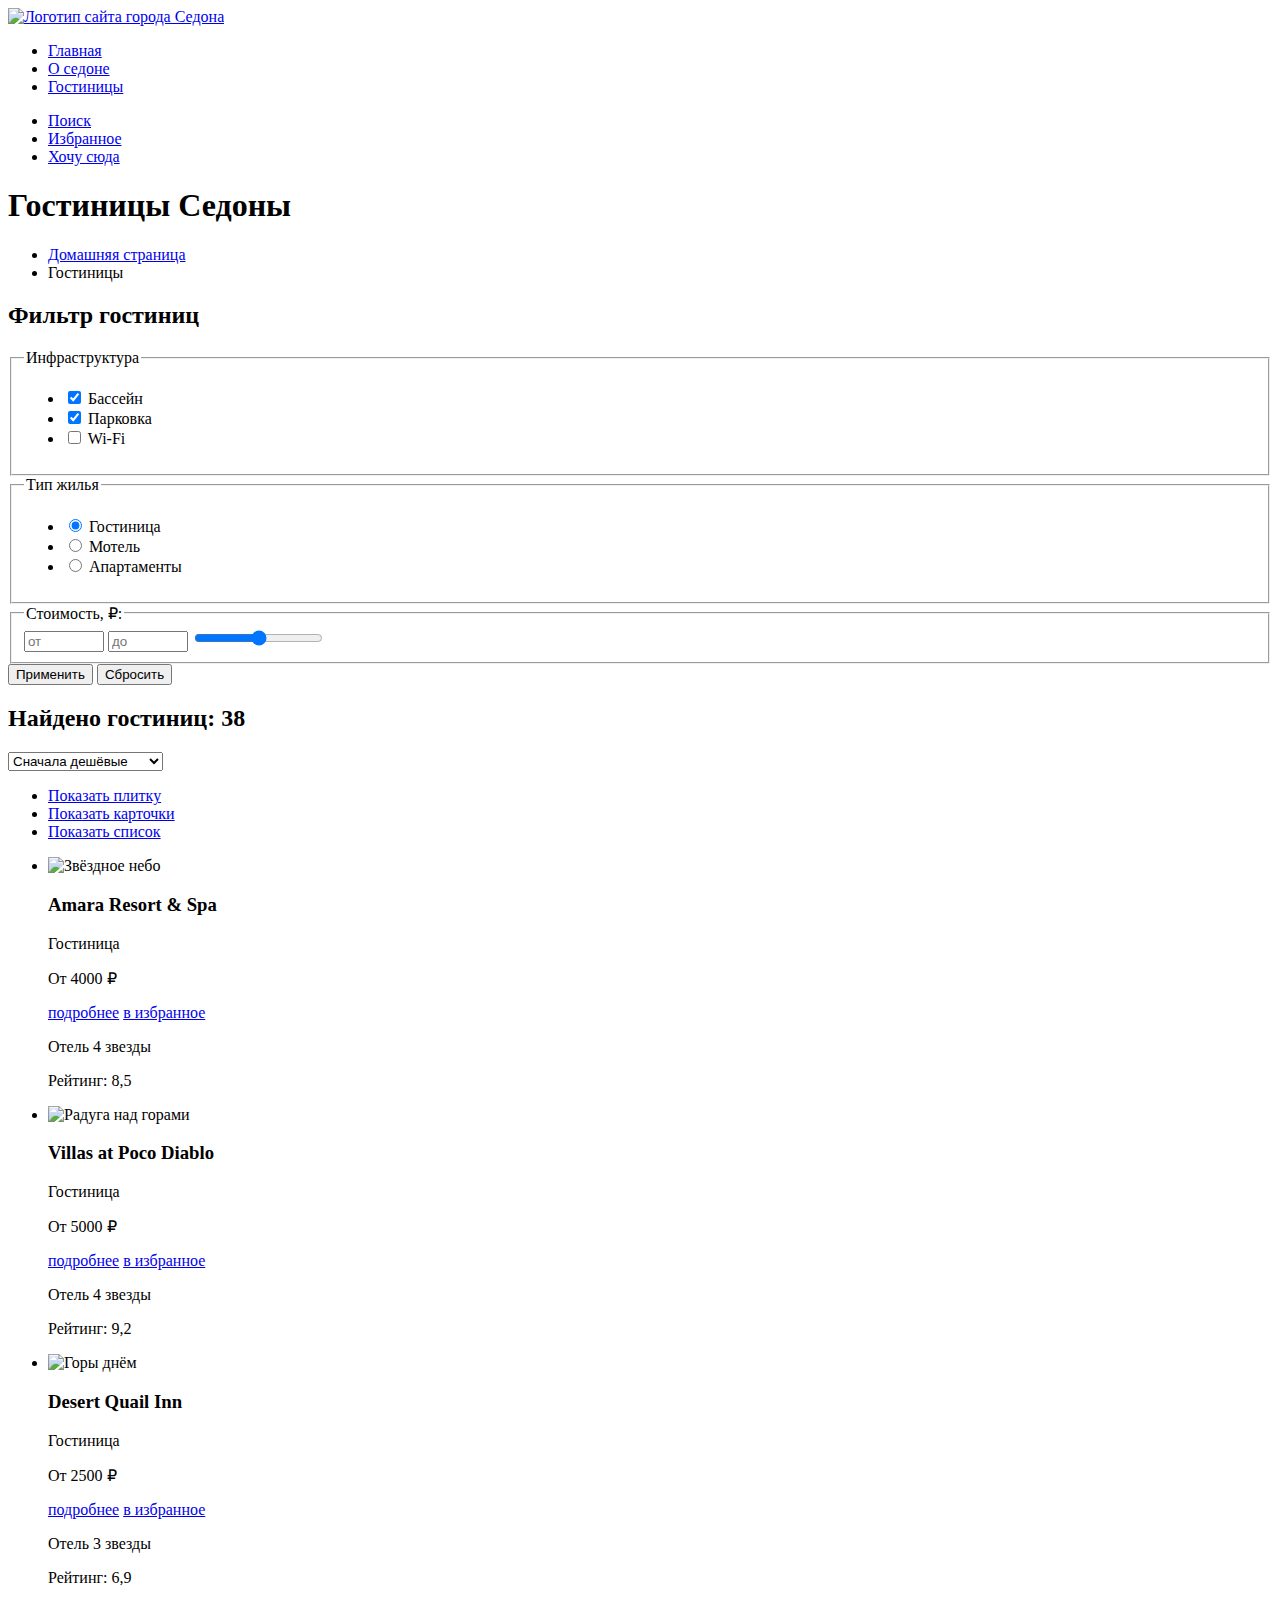
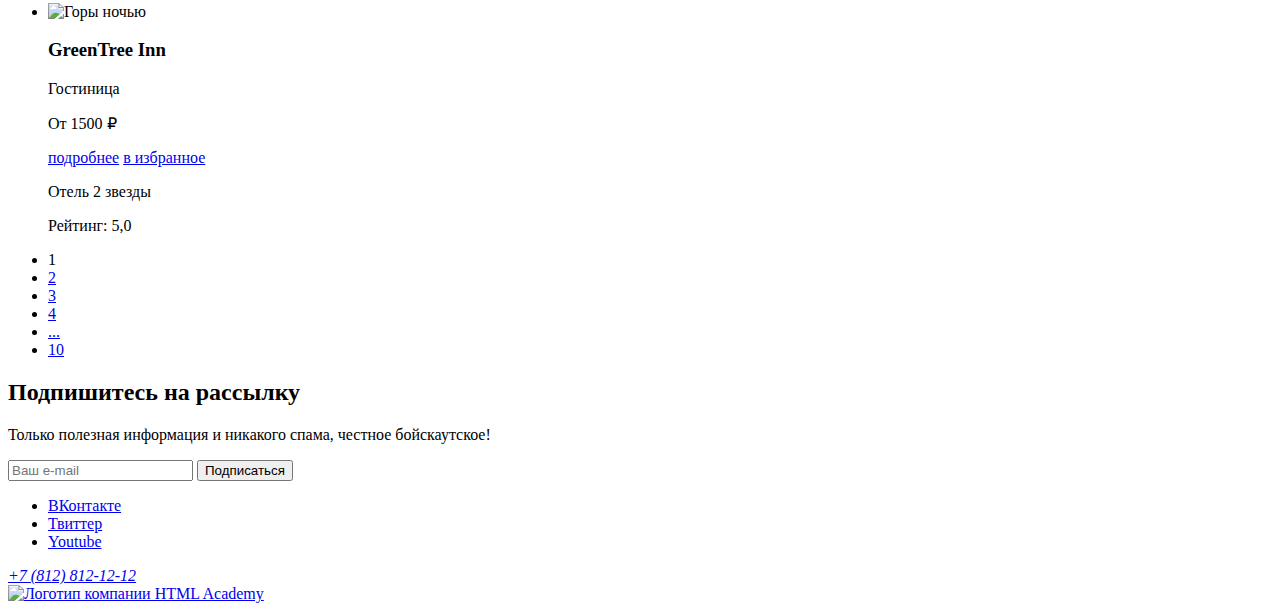
==== catalog.html @ ea22bdce "Исправляет лого, добавляет стилизацию главной стр." ====
<!DOCTYPE html>
<html lang="ru">

  <head>
    <meta charset="utf-8">
    <title>HTML Academy: Седона</title>
  </head>

  <body>
    <header class="page-header" data-test="header">
      <nav class="navigation">
        <a class="navigation-logo" href="index.html">
          <img src="images/logo.svg" width="140" height="70" alt="Логотип сайта города Седона">
        </a>
        <ul class="navigation-list">
          <li class="navigation-item">
            <a class="navigation-link" href="index.html">Главная</a>
          </li>
          <li class="navigation-item">
            <a class="navigation-link" href="#">О седоне</a>
          </li>
          <li class="navigation-item">
            <a class="navigation-link active" href="#">Гостиницы</a>
          </li>
        </ul>
        <ul class="navigation-list navigation-user">
          <li class="navigation-item">
            <a class="navigation-link" href="#">
              <span class="visually-hidden">Поиск</span>
            </a>
          </li>
          <li class="navigation-item">
            <a class="navigation-link" href="#">
              <span class="visually-hidden">Избранное</span>
            </a>
          </li>
          <li class="navigation-item">
            <a class="navigation-link" href="#">Хочу сюда</a>
          </li>
        </ul>
      </nav>
    </header>
    <main class="main-inner" data-test="main">
      <header class="inner-header">
        <h1 class="inner-header-title">Гостиницы Седоны</h1>
        <ul class="breadcrumbs">
          <li class="breadcrumbs-item">
            <a class="breadcrumbs-link" href="index.html">
              <span class="visually-hidden">Домашняя страница</span>
            </a>
          </li>
          <li class="breadcrumbs-item">
            <a class="breadcrumbs-link">Гостиницы</a>
          </li>
        </ul>
      </header>
      <section class="filter-type" data-test="filter">
        <h2 class="visually-hidden">Фильтр гостиниц</h2>
        <form class="catalog-filter" action="https://echo.htmlacademy.ru/" method="get">
          <fieldset class="catalog-filter-group">
            <legend class="catalog-filter-title">Инфраструктура</legend>
            <ul class="catalog-filter-list">
              <li class="catalog-filter-item">
                <label class="control">
                  <input class="control-input" type="checkbox" name="pool" checked>
                  Бассейн
                </label>
              </li>
              <li class="catalog-filter-item">
                <label class="control">
                  <input class="control-input" type="checkbox" name="parking" checked>
                  Парковка
                </label>
              </li>
              <li class="catalog-filter-item">
                <label class="control">
                  <input class="control-input" type="checkbox" name="wi-fi">
                  Wi-Fi
                </label>
              </li>
            </ul>
          </fieldset>
          <fieldset class="catalog-filter-group">
            <legend class="catalog-filter-title">Тип жилья</legend>
            <ul class="catalog-filter-list">
              <li class="catalog-filter-item">
                <label class="control">
                  <input class="control-input" type="radio" name="product-group" value="hotel" checked>
                  Гостиница
                </label>
              </li>
              <li class="catalog-filter-item">
                <label class="control">
                  <input class="control-input" type="radio" name="product-group" value="motel">
                  Мотель
                </label>
              </li>
              <li class="catalog-filter-item">
                <label class="control">
                  <input class="control-input" type="radio" name="product-group" value="apartments">
                  Апартаменты
                </label>
              </li>
            </ul>
          </fieldset>
          <fieldset class="catalog-filter-group">
            <legend class="catalog-filter-title">Стоимость, ₽:</legend>
            <label class="control">
              <input class="control-input" type="number" name="product-group" min="0" max="10000" step="500"
                placeholder="от">
            </label>
            <label class="control">
              <input class="control-input" type="number" name="product-group" min="0" max="10000" step="500"
                placeholder="до">
            </label>
            <label class="control">
              <input class="control-input" type="range" name="product-group" min="0" max="10000" step="500">
            </label>
          </fieldset>
          <button class="button" type="submit">Применить</button>
          <button class="button" type="reset">Сбросить</button>
        </form>
      </section>
      <section class="catalog-select" data-test="catalog">
        <h2>Найдено гостиниц: 38</h2>
        <select class="select-control" aria-label="Сортировка">
          <option value="cheap">Сначала дешёвые</option>
          <option value="expensive">Сначала дорогие</option>
          <option value="popular">Сначала популярные</option>
        </select>
        <ul class="view">
          <li class="tile">
            <a class="button active" href="#">
              <span class="visually-hidden">Показать плитку</span>
            </a>
          </li>
          <li class="card">
            <a class="button" href="#">
              <span class="visually-hidden">Показать карточки</span>
            </a>
          </li>
          <li class="list">
            <a class="button" href="#">
              <span class="visually-hidden">Показать список</span>
            </a>
          </li>
        </ul>

        <ul class="product-list">
          <li class="product-card">
            <img class="product-card-image" src="images/catalog/hotel-1.jpg" width="300" height="212" alt="Звёздное небо">
            <h3 class="product-card-title">Amara Resort & Spa</h3>
            <p class="type">Гостиница</p>
            <p class="product-card-price">От 4000 ₽</p>
            <a class="product-card-button-about" href="#">подробнее</a>
            <a class="product-card-button-favourite" href="#">в избранное</a>
            <p class="stars four-stars"><span class="visually-hidden">Отель 4 звезды</span></p>
            <p class="rating">Рейтинг: 8,5</p>
          </li>
          <li class="product-card">
            <img class="product-card-image" src="images/catalog/hotel-2.jpg" width="300" height="212" alt="Радуга над горами">
            <h3 class="product-card-title">Villas at Poco Diablo</h3>
            <p class="type">Гостиница</p>
            <p class="product-card-price">От 5000 ₽</p>
            <a class="product-card-button-about" href="#">подробнее</a>
            <a class="product-card-button-favourite" href="#">в избранное</a>
            <p class="stars four-stars"><span class="visually-hidden">Отель 4 звезды</span></p>
            <p class="rating">Рейтинг: 9,2</p>
          </li>
          <li class="product-card">
            <img class="product-card-image" src="images/catalog/hotel-3.jpg" width="300" height="212" alt="Горы днём">
            <h3 class="product-card-title">Desert Quail Inn</h3>
            <p class="type">Гостиница</p>
            <p class="product-card-price">От 2500 ₽</p>
            <a class="product-card-button-about" href="#">подробнее</a>
            <a class="product-card-button-favourite" href="#">в избранное</a>
            <p class="stars three-stars"><span class="visually-hidden">Отель 3 звезды</span></p>
            <p class="rating">Рейтинг: 6,9</p>
          </li>
          <li class="product-card">
            <img class="product-card-image" src="images/catalog/hotel-4.jpg" width="300" height="212" alt="Горы ночью">
            <h3 class="product-card-title">GreenTree Inn</h3>
            <p class="type">Гостиница</p>
            <p class="product-card-price">От 1500 ₽</p>
            <a class="product-card-button-about" href="#">подробнее</a>
            <a class="product-card-button-favourite" href="#">в избранное</a>
            <p class="stars two-stars"><span class="visually-hidden">Отель 2 звезды</span></p>
            <p class="rating">Рейтинг: 5,0</p>
          </li>
        </ul>
        <ul class="pagination">
          <li class="pagination-item">
            <a class="pagination-link pagination-current">1</a>
          </li>
          <li class="pagination-item">
            <a class="pagination-link" href="#">2</a>
          </li>
          <li class="pagination-item">
            <a class="pagination-link" href="#">3</a>
          </li>
          <li class="pagination-item">
            <a class="pagination-link" href="#">4</a>
          </li>
          <li class="pagination-item">
            <a class="pagination-link" href="#">...</a>
          </li>
          <li class="pagination-item">
            <a class="pagination-link" href="#">10</a>
          </li>
        </ul>

      </section>
      <section class="subscribe" data-test="subscribe">
        <h2>Подпишитесь на рассылку</h2>
        <p>Только полезная информация и никакого спама, честное бойскаутское!</p>
        <form class="newsletter-form" action="https://echo.htmlacademy.ru/" method="post">
          <input class="field" placeholder="Ваш e-mail" type="email" name="newsletter-email" id="newsletter-email"
            required>
          <button class="button newsletter-button" type="submit">
            <span>Подписаться</span>
          </button>
        </form>
      </section>
    </main>
    <footer class="page-footer" data-test="footer">
      <ul class="footer-social-list">
        <li class="footer-social-item">
          <a class="button" href="#">
            <span class="visually-hidden">ВКонтакте</span>
          </a>
        </li>
        <li class="footer-social-item">
          <a class="button" href="#">
            <span class="visually-hidden">Твиттер</span>
          </a>
        </li>
        <li class="footer-social-item">
          <a class="button" href="#">
            <span class="visually-hidden">Youtube</span>
          </a>
        </li>
      </ul>
      <address class="footer-contacts-address">
        <a class="footer-contacts-address-phone" href="tel:+78128121212">+7 (812) 812-12-12</a>
      </address>
      <a class="htmlacademy-link" href="https://htmlacademy.ru/">
        <img src="https://htmlacademy.ru/intensive/htmlcss" alt="Логотип компании HTML Academy">
      </a>
    </footer>
  </body>

</html>
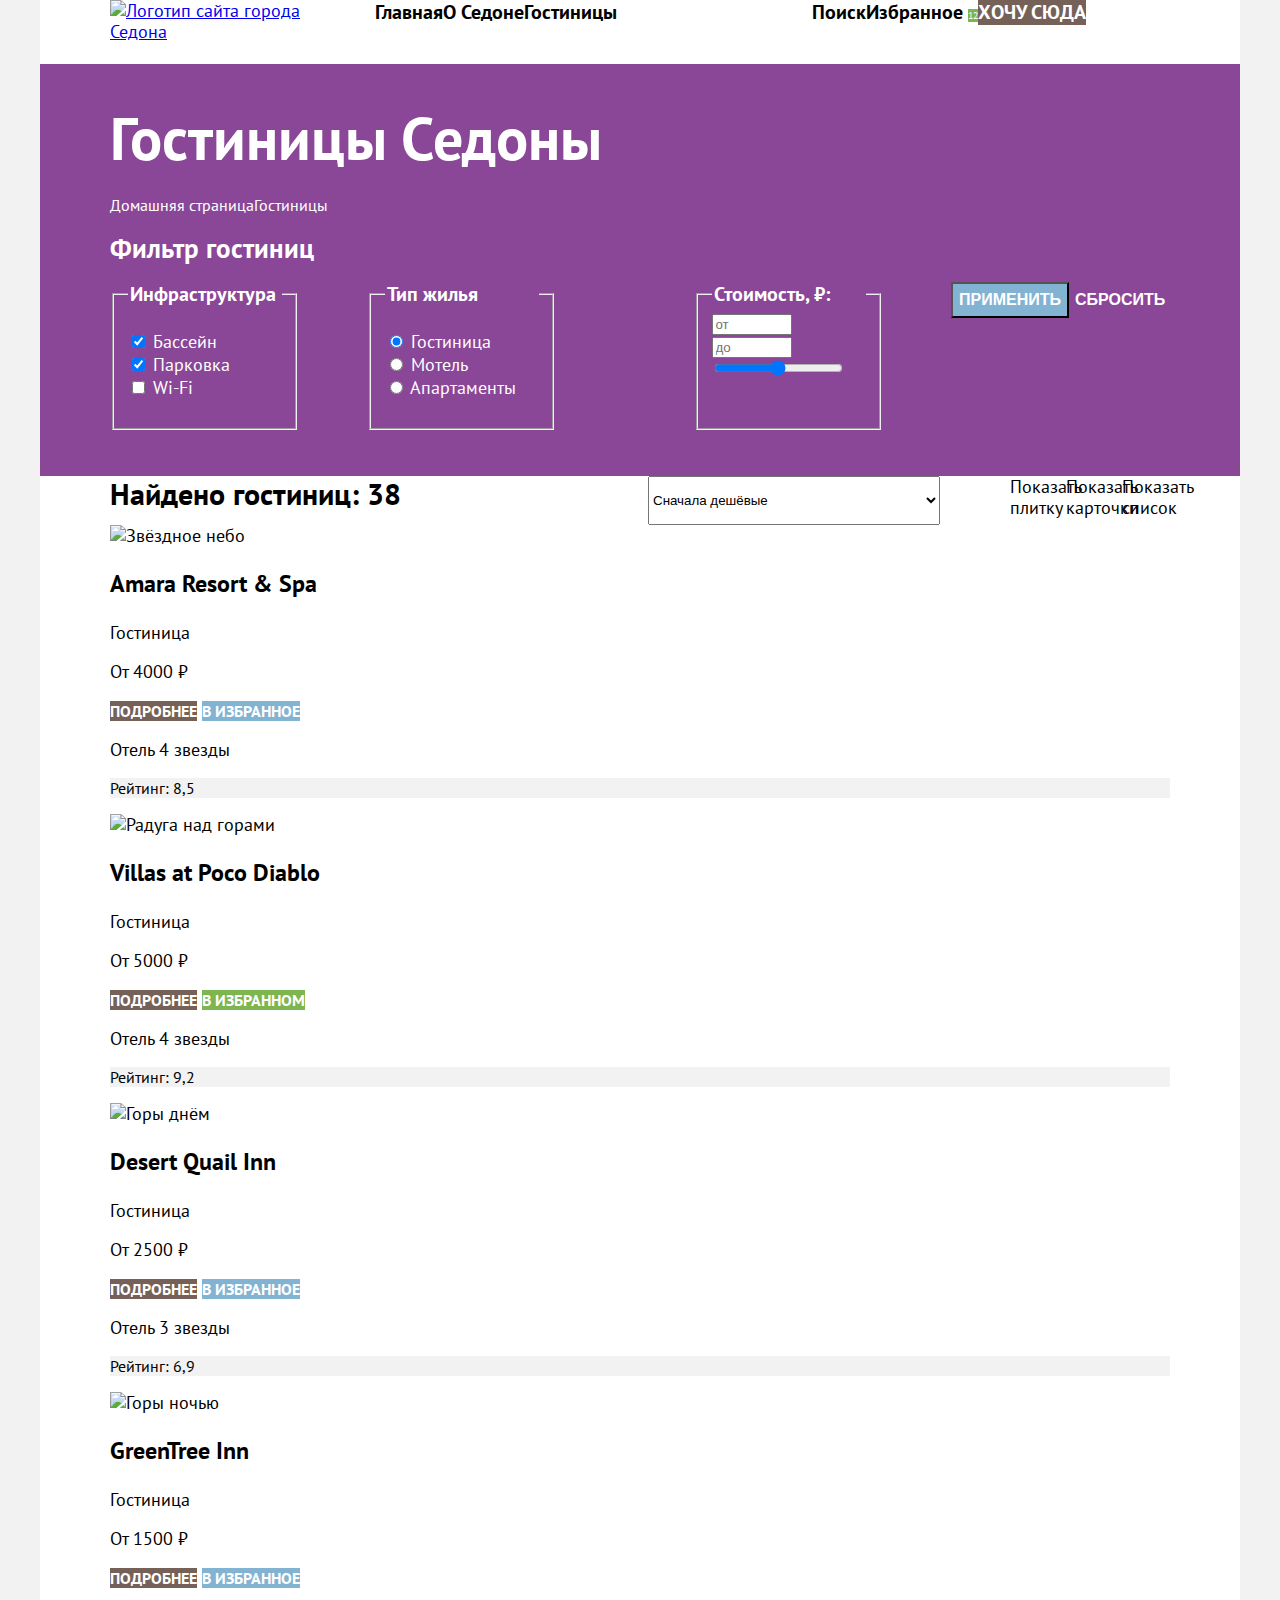
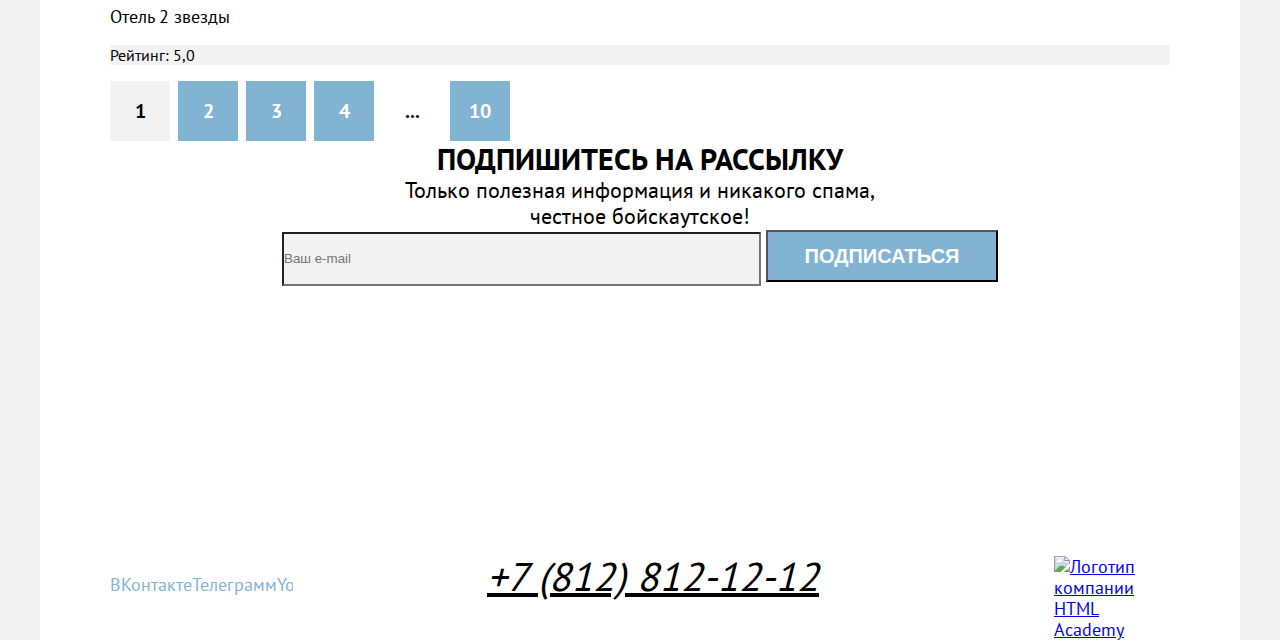
==== commit efa7cb16: "создает сетки страниц и крупных блоков" ====
--- a/catalog.html
+++ b/catalog.html
@@ -4,125 +4,136 @@
   <head>
     <meta charset="utf-8">
     <title>HTML Academy: Седона</title>
+    <link rel="stylesheet" href="styles/styles.css">
   </head>
 
   <body>
-    <header class="page-header" data-test="header">
-      <nav class="navigation">
-        <a class="navigation-logo" href="index.html">
-          <img src="images/logo.svg" width="140" height="70" alt="Логотип сайта города Седона">
-        </a>
-        <ul class="navigation-list">
-          <li class="navigation-item">
-            <a class="navigation-link" href="index.html">Главная</a>
-          </li>
-          <li class="navigation-item">
-            <a class="navigation-link" href="#">О седоне</a>
-          </li>
-          <li class="navigation-item">
-            <a class="navigation-link active" href="#">Гостиницы</a>
-          </li>
-        </ul>
-        <ul class="navigation-list navigation-user">
-          <li class="navigation-item">
-            <a class="navigation-link" href="#">
-              <span class="visually-hidden">Поиск</span>
-            </a>
-          </li>
-          <li class="navigation-item">
-            <a class="navigation-link" href="#">
-              <span class="visually-hidden">Избранное</span>
-            </a>
-          </li>
-          <li class="navigation-item">
-            <a class="navigation-link" href="#">Хочу сюда</a>
-          </li>
-        </ul>
-      </nav>
-    </header>
+    <div class="main-page">
+      <header class="page-header" data-test="header">
+        <nav class="navigation">
+          <a class="navigation-logo" href="index.html">
+            <img src="images/logo.svg" width="140" height="70" alt="Логотип сайта города Седона">
+          </a>
+          <ul class="navigation-list">
+
+            <li class="navigation-item">
+              <a class="navigation-link active" href="index.html">Главная</a>
+            </li>
+            <li class="navigation-item">
+              <a class="navigation-link capitalized" href="#">О седоне</a>
+            </li>
+            <li class="navigation-item">
+              <a class="navigation-link" href="catalog.html">Гостиницы</a>
+            </li>
+          </ul>
+          <ul class="navigation-list navigation-user">
+            <li class="navigation-item">
+              <a class="navigation-link" href="#">
+                <span class="visually-hidden">Поиск</span>
+              </a>
+            </li>
+            <li class="navigation-item link">
+              <a class="navigation-link" href="#">
+                <span class="visually-hidden">Избранное</span>
+                <span class="likes-number">12</span>
+              </a>
+            </li>
+            <li class="navigation-item">
+              <a class="navigation-link uppercase brown" href="#">Хочу сюда</a>
+            </li>
+          </ul>
+        </nav>
+      </header>
     <main class="main-inner" data-test="main">
-      <header class="inner-header">
-        <h1 class="inner-header-title">Гостиницы Седоны</h1>
-        <ul class="breadcrumbs">
-          <li class="breadcrumbs-item">
-            <a class="breadcrumbs-link" href="index.html">
-              <span class="visually-hidden">Домашняя страница</span>
-            </a>
-          </li>
-          <li class="breadcrumbs-item">
-            <a class="breadcrumbs-link">Гостиницы</a>
-          </li>
-        </ul>
-      </header>
-      <section class="filter-type" data-test="filter">
-        <h2 class="visually-hidden">Фильтр гостиниц</h2>
-        <form class="catalog-filter" action="https://echo.htmlacademy.ru/" method="get">
-          <fieldset class="catalog-filter-group">
-            <legend class="catalog-filter-title">Инфраструктура</legend>
-            <ul class="catalog-filter-list">
-              <li class="catalog-filter-item">
-                <label class="control">
-                  <input class="control-input" type="checkbox" name="pool" checked>
-                  Бассейн
-                </label>
-              </li>
-              <li class="catalog-filter-item">
-                <label class="control">
-                  <input class="control-input" type="checkbox" name="parking" checked>
-                  Парковка
-                </label>
-              </li>
-              <li class="catalog-filter-item">
-                <label class="control">
-                  <input class="control-input" type="checkbox" name="wi-fi">
-                  Wi-Fi
-                </label>
-              </li>
-            </ul>
-          </fieldset>
-          <fieldset class="catalog-filter-group">
-            <legend class="catalog-filter-title">Тип жилья</legend>
-            <ul class="catalog-filter-list">
-              <li class="catalog-filter-item">
-                <label class="control">
-                  <input class="control-input" type="radio" name="product-group" value="hotel" checked>
-                  Гостиница
-                </label>
-              </li>
-              <li class="catalog-filter-item">
-                <label class="control">
-                  <input class="control-input" type="radio" name="product-group" value="motel">
-                  Мотель
-                </label>
-              </li>
-              <li class="catalog-filter-item">
-                <label class="control">
-                  <input class="control-input" type="radio" name="product-group" value="apartments">
-                  Апартаменты
-                </label>
-              </li>
-            </ul>
-          </fieldset>
-          <fieldset class="catalog-filter-group">
-            <legend class="catalog-filter-title">Стоимость, ₽:</legend>
-            <label class="control">
-              <input class="control-input" type="number" name="product-group" min="0" max="10000" step="500"
-                placeholder="от">
-            </label>
-            <label class="control">
-              <input class="control-input" type="number" name="product-group" min="0" max="10000" step="500"
-                placeholder="до">
-            </label>
-            <label class="control">
-              <input class="control-input" type="range" name="product-group" min="0" max="10000" step="500">
-            </label>
-          </fieldset>
-          <button class="button" type="submit">Применить</button>
-          <button class="button" type="reset">Сбросить</button>
-        </form>
-      </section>
+      <div class="page-container">
+        <div class="filter-background">
+          <div class="filter-wrap">
+        <header class="inner-header">
+          <h1 class="inner-header-title">Гостиницы Седоны</h1>
+          <ul class="breadcrumbs">
+            <li class="breadcrumbs-item">
+              <a class="breadcrumbs-link" href="index.html">
+                <span class="visually-hidden">Домашняя страница</span>
+              </a>
+            </li>
+            <li class="breadcrumbs-item">
+              <a class="breadcrumbs-link">Гостиницы</a>
+            </li>
+          </ul>
+        </header>
+        <section class="filter-type" data-test="filter">
+          <h2 class="visually-hidden">Фильтр гостиниц</h2>
+          <form class="catalog-filter" action="https://echo.htmlacademy.ru/" method="get">
+            <fieldset class="catalog-filter-group group-gap">
+              <legend class="catalog-filter-title">Инфраструктура</legend>
+              <ul class="catalog-filter-list">
+                <li class="catalog-filter-item">
+                  <label class="control">
+                    <input class="control-input" type="checkbox" name="pool" checked>
+                    Бассейн
+                  </label>
+                </li>
+                <li class="catalog-filter-item">
+                  <label class="control">
+                    <input class="control-input" type="checkbox" name="parking" checked>
+                    Парковка
+                  </label>
+                </li>
+                <li class="catalog-filter-item">
+                  <label class="control">
+                    <input class="control-input" type="checkbox" name="wi-fi">
+                    Wi-Fi
+                  </label>
+                </li>
+              </ul>
+            </fieldset>
+            <fieldset class="catalog-filter-group group-gap-2">
+              <legend class="catalog-filter-title capitalize">Тип жилья</legend>
+              <ul class="catalog-filter-list">
+                <li class="catalog-filter-item">
+                  <label class="control">
+                    <input class="control-input" type="radio" name="product-group" value="hotel" checked>
+                    Гостиница
+                  </label>
+                </li>
+                <li class="catalog-filter-item">
+                  <label class="control">
+                    <input class="control-input" type="radio" name="product-group" value="motel">
+                    Мотель
+                  </label>
+                </li>
+                <li class="catalog-filter-item">
+                  <label class="control">
+                    <input class="control-input" type="radio" name="product-group" value="apartments">
+                    Апартаменты
+                  </label>
+                </li>
+              </ul>
+            </fieldset>
+            <fieldset class="catalog-filter-group cost group-gap">
+              <legend class="catalog-filter-title">Стоимость, ₽:</legend>
+              <label class="control">
+                <input class="control-input" type="number" name="product-group" min="0" max="10000" step="500"
+                  placeholder="от">
+              </label>
+              <label class="control">
+                <input class="control-input" type="number" name="product-group" min="0" max="10000" step="500"
+                  placeholder="до">
+              </label>
+              <label class="control">
+                <input class="control-input" type="range" name="product-group" min="0" max="10000" step="500">
+              </label>
+            </fieldset>
+            <button class="button submit uppercase" type="submit">Применить</button>
+            <button class="button reset uppercase" type="reset">Сбросить</button>
+          </form>
+        </section>
+      </div>
+      </div>
       <section class="catalog-select" data-test="catalog">
-        <h2>Найдено гостиниц: 38</h2>
+        <div class="catalog-wrap">
+        <div class="search-control">
+        <h2 class="catalog-h2">Найдено гостиниц: 38</h2>
         <select class="select-control" aria-label="Сортировка">
           <option value="cheap">Сначала дешёвые</option>
           <option value="expensive">Сначала дорогие</option>
@@ -145,6 +156,7 @@
             </a>
           </li>
         </ul>
+        </div>
 
         <ul class="product-list">
           <li class="product-card">
@@ -152,8 +164,8 @@
             <h3 class="product-card-title">Amara Resort & Spa</h3>
             <p class="type">Гостиница</p>
             <p class="product-card-price">От 4000 ₽</p>
-            <a class="product-card-button-about" href="#">подробнее</a>
-            <a class="product-card-button-favourite" href="#">в избранное</a>
+            <a class="product-card-button-about uppercase" href="#">подробнее</a>
+            <a class="product-card-button-favourite uppercase" href="#">в избранное</a>
             <p class="stars four-stars"><span class="visually-hidden">Отель 4 звезды</span></p>
             <p class="rating">Рейтинг: 8,5</p>
           </li>
@@ -162,8 +174,8 @@
             <h3 class="product-card-title">Villas at Poco Diablo</h3>
             <p class="type">Гостиница</p>
             <p class="product-card-price">От 5000 ₽</p>
-            <a class="product-card-button-about" href="#">подробнее</a>
-            <a class="product-card-button-favourite" href="#">в избранное</a>
+            <a class="product-card-button-about uppercase" href="#">подробнее</a>
+            <a class="product-card-button-favourite uppercase green-button" href="#">в избранном</a>
             <p class="stars four-stars"><span class="visually-hidden">Отель 4 звезды</span></p>
             <p class="rating">Рейтинг: 9,2</p>
           </li>
@@ -172,8 +184,8 @@
             <h3 class="product-card-title">Desert Quail Inn</h3>
             <p class="type">Гостиница</p>
             <p class="product-card-price">От 2500 ₽</p>
-            <a class="product-card-button-about" href="#">подробнее</a>
-            <a class="product-card-button-favourite" href="#">в избранное</a>
+            <a class="product-card-button-about uppercase" href="#">подробнее</a>
+            <a class="product-card-button-favourite uppercase" href="#">в избранное</a>
             <p class="stars three-stars"><span class="visually-hidden">Отель 3 звезды</span></p>
             <p class="rating">Рейтинг: 6,9</p>
           </li>
@@ -182,8 +194,8 @@
             <h3 class="product-card-title">GreenTree Inn</h3>
             <p class="type">Гостиница</p>
             <p class="product-card-price">От 1500 ₽</p>
-            <a class="product-card-button-about" href="#">подробнее</a>
-            <a class="product-card-button-favourite" href="#">в избранное</a>
+            <a class="product-card-button-about uppercase" href="#">подробнее</a>
+            <a class="product-card-button-favourite uppercase" href="#">в избранное</a>
             <p class="stars two-stars"><span class="visually-hidden">Отель 2 звезды</span></p>
             <p class="rating">Рейтинг: 5,0</p>
           </li>
@@ -202,51 +214,57 @@
             <a class="pagination-link" href="#">4</a>
           </li>
           <li class="pagination-item">
-            <a class="pagination-link" href="#">...</a>
+            <a class="pagination-link no-background" href="#">...</a>
           </li>
           <li class="pagination-item">
             <a class="pagination-link" href="#">10</a>
           </li>
         </ul>
-
+      </div>
       </section>
-      <section class="subscribe" data-test="subscribe">
+      <section class="subscribe-catalog" data-test="subscribe">
+        <div class="subscribe-wrap">
         <h2>Подпишитесь на рассылку</h2>
         <p>Только полезная информация и никакого спама, честное бойскаутское!</p>
         <form class="newsletter-form" action="https://echo.htmlacademy.ru/" method="post">
-          <input class="field" placeholder="Ваш e-mail" type="email" name="newsletter-email" id="newsletter-email"
+          <input class="field-catalog" placeholder="Ваш e-mail" type="email" name="newsletter-email" id="newsletter-email"
             required>
           <button class="button newsletter-button" type="submit">
             <span>Подписаться</span>
           </button>
         </form>
+      </div>
       </section>
-    </main>
-    <footer class="page-footer" data-test="footer">
-      <ul class="footer-social-list">
-        <li class="footer-social-item">
-          <a class="button" href="#">
-            <span class="visually-hidden">ВКонтакте</span>
-          </a>
-        </li>
-        <li class="footer-social-item">
-          <a class="button" href="#">
-            <span class="visually-hidden">Твиттер</span>
-          </a>
-        </li>
-        <li class="footer-social-item">
-          <a class="button" href="#">
-            <span class="visually-hidden">Youtube</span>
-          </a>
-        </li>
-      </ul>
-      <address class="footer-contacts-address">
-        <a class="footer-contacts-address-phone" href="tel:+78128121212">+7 (812) 812-12-12</a>
-      </address>
-      <a class="htmlacademy-link" href="https://htmlacademy.ru/">
-        <img src="https://htmlacademy.ru/intensive/htmlcss" alt="Логотип компании HTML Academy">
-      </a>
-    </footer>
-  </body>
+    </div>
+  </main>
+  <footer class="page-footer" data-test="footer">
+    <div class="page-footer-container">
+    <ul class="footer-social-list">
+      <li class="footer-social-item">
+        <a class="button" href="#">
+          <span class="visually-hidden">ВКонтакте</span>
+        </a>
+      </li>
+      <li class="footer-social-item">
+        <a class="button" href="#">
+          <span class="visually-hidden">Телеграмм</span>
+        </a>
+      </li>
+      <li class="footer-social-item">
+        <a class="button" href="#">
+          <span class="visually-hidden">Youtube</span>
+        </a>
+      </li>
+    </ul>
+    <address class="footer-contacts-address">
+      <a class="footer-contacts-address-phone" href="tel:+78128121212">+7 (812) 812-12-12</a>
+    </address>
+    <a class="htmlacademy-link" href="https://htmlacademy.ru/intensive/htmlcss">
+      <img src="images/html-academy.svg" alt="Логотип компании HTML Academy">
+    </a>
+    </div>
+  </footer>
+</div>
+</body>
 
 </html>
--- a/styles/styles.css
+++ b/styles/styles.css
@@ -0,0 +1,642 @@
+@font-face {
+  font-family: "PT Sans";
+  font-style: normal;
+  font-weight: 400;
+  src: url("../fonts/ptsans-400.woff2") format("woff2");
+  font-display: swap;
+}
+@font-face {
+  font-family: "PT Sans";
+  font-size: normal;
+  font-weight: 700;
+  src: url("../fonts/ptsans-700.woff2") format("woff2");
+  font-display: swap;
+}
+
+html {
+  height: 100%;
+}
+
+body {
+  margin: 0;
+  display: flex;
+  flex-direction: column;
+  min-height: 100%;
+  font-family: "PT Sans", sans-serif;
+  font-size: 18px;
+  line-height: 21px;
+  color: #000000;
+  background-color: #f2f2f2;
+}
+
+/* Pages */
+/* Header */
+
+.page-header, main, footer {
+  background-color: #ffffff
+}
+
+.main-page {
+  width: 1200px;
+  margin: 0 auto;
+}
+
+.page-container {
+  width: 1200px;
+  margin: 0 auto;
+}
+
+.navigation {
+  display: flex;
+  width: 1060px;
+  height: 64px;
+  margin: 0 auto;
+}
+
+.navigation-logo {
+ margin-right: 28px;
+}
+
+.navigation-list {
+  width: 465px;
+  display: flex;
+  margin: 0;
+  margin-left: auto;
+  padding: 0;
+
+}
+
+.navigation-user {
+  max-width: 358px;
+}
+
+
+.navigation-link {
+  font-size: 20px;
+  line-height: 24px;
+  font-weight: 700;
+  text-align: center;
+  color: #000000;
+  text-decoration: none;
+}
+
+.main-container {
+  flex-grow: 1;
+}
+
+.brown {
+  color: #ffffff;
+  background-color: #756157;
+}
+
+.likes-number {
+  color: #ffffff;
+  background-color: #7db54f;
+  font-size: 10px;
+  line-height: 10px;
+  font-weight: 400;
+}
+
+.navigation-item {
+  list-style: none;
+}
+
+.capitalized {
+  text-transform: capitalize;
+}
+
+.uppercase {
+  text-transform: uppercase;
+}
+
+/* Main */
+/* Hero */
+.hero {
+    color: #000000;
+    background-image: url("../images/index-background.jpg");
+    background-size: 100% auto;
+    background-repeat: no-repeat;
+    text-align: center;
+    height: 485px;
+}
+
+.hero h1 {
+ margin: 0;
+}
+
+/* Advantages */
+/* Town */
+
+.advantages-town-title {
+  display: flex;
+  margin: 0 auto;
+  width: 620px;
+}
+
+.advantages-town-reasons {
+  width: 651px;
+  margin: 0 auto;
+}
+
+.advantages-town-list {
+  display: flex;
+  justify-content: space-between;
+  flex-wrap: wrap;
+  list-style: none;
+  margin: 0;
+  padding: 0;
+}
+
+.advantages-town {
+  text-align: center;
+}
+
+.advantages-town b {
+  font-size: 30px;
+  line-height: 36px;
+  font-weight: 700;
+  text-transform: uppercase;
+}
+
+.advantages-town p {
+  font-size: 22px;
+  line-height: 26px;
+}
+
+.advantages-town-item {
+  width: 400px;
+}
+
+.advantages-town-item h3 {
+  font-size: 24px;
+  line-height: 28px;
+  font-weight: 700;
+  text-transform: uppercase;
+}
+
+.white {
+  color: #ffffff;
+  background-color: #82b3d3
+}
+
+.black {
+  color: #000000;
+}
+
+.light-blue-background {
+  background-color: rgba(131, 179, 211, 0.2);
+}
+.dark-blue-background {
+  color: #000000;
+  background-color: rgba(131, 179, 211, 0.2);
+}
+
+/* Hotel */
+
+.advantages-hotel {
+  text-align: center;
+}
+
+.advantages-hotel-bold {
+  display: flex;
+  margin: 0 auto;
+  width: 505px;
+}
+
+.advantages-hotel-service {
+  margin: 0 auto;
+  width: 490px;
+}
+
+.advantages-hotel-list {
+  display: flex;
+  justify-content: space-between;
+  flex-wrap: wrap;
+  list-style: none;
+  margin: 0;
+  padding: 0;
+}
+
+.advantages-hotel b {
+  font-size: 30px;
+  line-height: 36px;
+  font-weight: 700;
+  text-transform: uppercase;
+}
+
+.advantages-hotel p {
+  font-size: 22px;
+  line-height: 26px;
+}
+
+.advantages-hotel-item {
+  width: 400px;
+}
+
+.advantages-hotel-item h3 {
+  font-size: 24px;
+  line-height: 28px;
+  font-weight: 700;
+  text-transform: uppercase;
+}
+
+/* Search */
+
+.search-hotel {
+  text-align: center;
+}
+
+.search-hotel h2 {
+  font-size: 30px;
+  line-height: 36px;
+  font-weight: 700;
+  text-transform: uppercase;
+}
+
+.search-hotel p {
+  font-size: 22px;
+  line-height: 26px;
+  width: 592px;
+  margin: 0 auto;
+}
+
+.search-hotel a {
+  font-size: 20px;
+  line-height: 36px;
+  font-weight: 700;
+  text-transform: uppercase;
+  color: #ffffff;
+  text-decoration: none;
+  background-color: #756157;
+  display: block;
+  width: 376px;
+  height: 52px;
+  margin: 0 auto;
+}
+
+/* Subscribe */
+
+.subscribe {
+  color: #ffffff;
+  background-image: url("../images/subscribe-background.jpg");
+  background-size: 100% auto;
+  background-repeat: no-repeat;
+  text-align: center;
+  height: 415px;
+}
+
+.subscribe h2 {
+  font-size: 30px;
+  line-height: 36px;
+  font-weight: 700;
+  text-transform: uppercase;
+}
+
+.subscribe p {
+  font-size: 22px;
+  line-height: 26px;
+  font-weight: 400;
+  width: 475px;
+  margin: 0 auto;
+}
+
+.subscribe input {
+  width: 452px;
+  height: 52px;
+}
+
+.subscribe-button {
+  color: #ffffff;
+  font-size: 20px;
+  line-height: 36px;
+  font-weight: 700;
+  text-transform: uppercase;
+  display: block;
+  width: 232px;
+  height: 52px;
+}
+
+.newsletter-button {
+  background-color: #82b3d3;
+}
+
+/* Footer */
+
+.page-footer-container {
+  display: flex;
+  width: 1060px;
+  margin: 0 auto;
+}
+
+.footer-social-list {
+  list-style: none;
+  display: flex;
+  margin-right: 41px;
+  padding: 0;
+  width: 142px;
+}
+
+.footer-social-item .button {
+  text-decoration: none;
+  color: #83b3d3;
+}
+
+.footer-contacts-address-phone {
+  color: #000000;
+  background-color: #ffffff;
+  font-size: 40px;
+  line-height: 40px;
+  font-weight: 400;
+  display: flex;
+  width: 720px;
+  margin-right: 41px;
+  justify-content: center;
+ }
+
+ .htmlacademy-link {
+  width: 115px;
+ }
+
+ /* Catalog */
+/* Filter */
+
+.filter-background {
+  background-image: url("../images/catalog/catalog-filter-background.jpg");
+  background-size: cover;
+  background-repeat: no-repeat;
+  color: #ffffff;
+  background-color: #8a4697;
+  width: 1200px;
+  height: 412px;
+}
+
+.filter-wrap, .catalog-wrap {
+  margin: 0 70px;
+}
+
+.inner-header-title {
+  font-size: 60px;
+  line-height: 78px;
+  margin: 0;
+  padding: 0;
+}
+
+.inner-header h1 {
+  padding-top: 35px;
+}
+
+.breadcrumbs {
+  display: flex;
+  padding: 0;
+}
+
+.breadcrumbs-link {
+  text-decoration: none;
+  color: #ffffff;
+}
+
+.breadcrumbs-item {
+  list-style: none;
+  font-size: 16px;
+  font-weight: 400;
+}
+
+.catalog-filter {
+  display: flex;
+}
+
+.catalog-filter-title {
+  font-size: 20px;
+  line-height: 24px;
+  font-weight: 700;
+  width: 150px;
+}
+
+.group-gap {
+  margin-right: 70px;
+}
+
+.group-gap-2 {
+  margin-right: 140px;
+}
+
+.catalog-filter-item {
+  line-height: 23px;
+  font-weight: 400;
+  list-style-type: none;
+}
+
+.catalog-filter-list {
+  padding-left: 0;
+}
+
+.cost {
+  width: 288px;
+}
+
+.catalog-filter button {
+  width: 191px;
+  height: 36px;
+}
+
+.submit {
+  background-color: #82b3d3;
+  color: #ffffff;
+  font-size: 16px;
+  line-height: 20px;
+  font-weight: 700;
+}
+
+.reset {
+  background-color: rgba(255, 255, 255, 0);
+  border: none;
+  outline: none;
+  color: #ffffff;
+  font-size: 16px;
+  line-height: 20px;
+  font-weight: 700;
+}
+
+/* Catalog-Hotels */
+
+.catalog-h2 {
+  font-size: 30px;
+  line-height: 36px;
+  margin: 0;
+  width: 338px;
+  margin-right: 200px;
+  }
+.search-control {
+  display: flex;
+}
+
+.select-control {
+  width: 292px;
+  height: 49px;
+  margin-right: 70px;
+}
+
+
+
+.view .button {
+  text-decoration: none;
+  color: #000000;
+}
+
+.view {
+  list-style-type: none;
+  display: flex;
+  padding: 0;
+  margin: 0;
+}
+
+.tile, .card {
+  width: 48px;
+  height: 48px;
+  margin-right: 8px;
+}
+
+.list {
+  width: 48px;
+  height: 48px;
+}
+
+/* Hotel-cards */
+
+.product-list {
+  padding: 0;
+  margin: 0;
+}
+
+.product-card {
+  list-style: none;
+}
+
+.product-card-title {
+  font-size: 24px;
+  line-height: 28px;
+}
+
+.product-card p {
+  font-weight: 400;
+}
+
+.product-card a {
+  font-size: 16px;
+  line-height: 20px;
+  font-weight: 700;
+  text-decoration: none;
+  color: #ffffff;
+}
+
+.product-card-button-about {
+  background-color: #756157;
+}
+
+.product-card-button-favourite {
+  background-color: #82b3d3
+}
+
+.green-button {
+  background-color: #7db54f;
+}
+
+.rating {
+  font-size: 16px;
+  line-height: 20px;
+  background-color: #f2f2f2
+}
+
+/* Pagination */
+
+.pagination {
+  list-style: none;
+  display: flex;
+  padding: 0;
+  margin: 0;
+}
+
+.pagination-item:not(:last-child) {
+  margin-right: 8px;
+}
+
+.pagination-link {
+display: flex;
+align-content: center;
+justify-content: center;
+flex-wrap: wrap;
+text-decoration: none;
+color: #ffffff;
+background-color: #82b3d3;
+font-size: 20px;
+font-weight: 700;
+line-height: 36px;
+width: 60px;
+height: 60px;
+}
+
+.no-background {
+  color: #000000;
+  background-color: #ffffff;
+}
+
+.pagination-current {
+  color: #000000;
+  background-color: #f2f2f2;
+ }
+
+ /* Subscribe */
+
+ .subscribe-wrap {
+  width: 1200px;
+  height: 415px;
+ }
+
+.subscribe-wrap p {
+  display: flex;
+  flex-wrap: wrap;
+  margin: 0 auto;
+  padding: 0;
+  width: 475px;
+  height: 53px;
+}
+
+ .subscribe-catalog{
+  color: #000000;
+  background-size: 100% auto;
+  background-repeat: no-repeat;
+  text-align: center;
+}
+
+.subscribe-catalog h2 {
+  font-size: 30px;
+  line-height: 36px;
+  font-weight: 700;
+  text-transform: uppercase;
+  margin: 0;
+  padding: 0;
+}
+
+.subscribe-catalog p {
+  font-size: 22px;
+  line-height: 26px;
+  font-weight: 400;
+}
+
+.newsletter-button {
+  color: #ffffff;
+  font-size: 20px;
+  line-height: 36px;
+  font-weight: 700;
+  text-transform: uppercase;
+  width: 232px;
+  height: 52px;
+  padding: 0;
+}
+
+.field-catalog {
+  background-color: #f2f2f2;
+  width: 475px;
+  height: 50px;
+  padding: 0;
+}
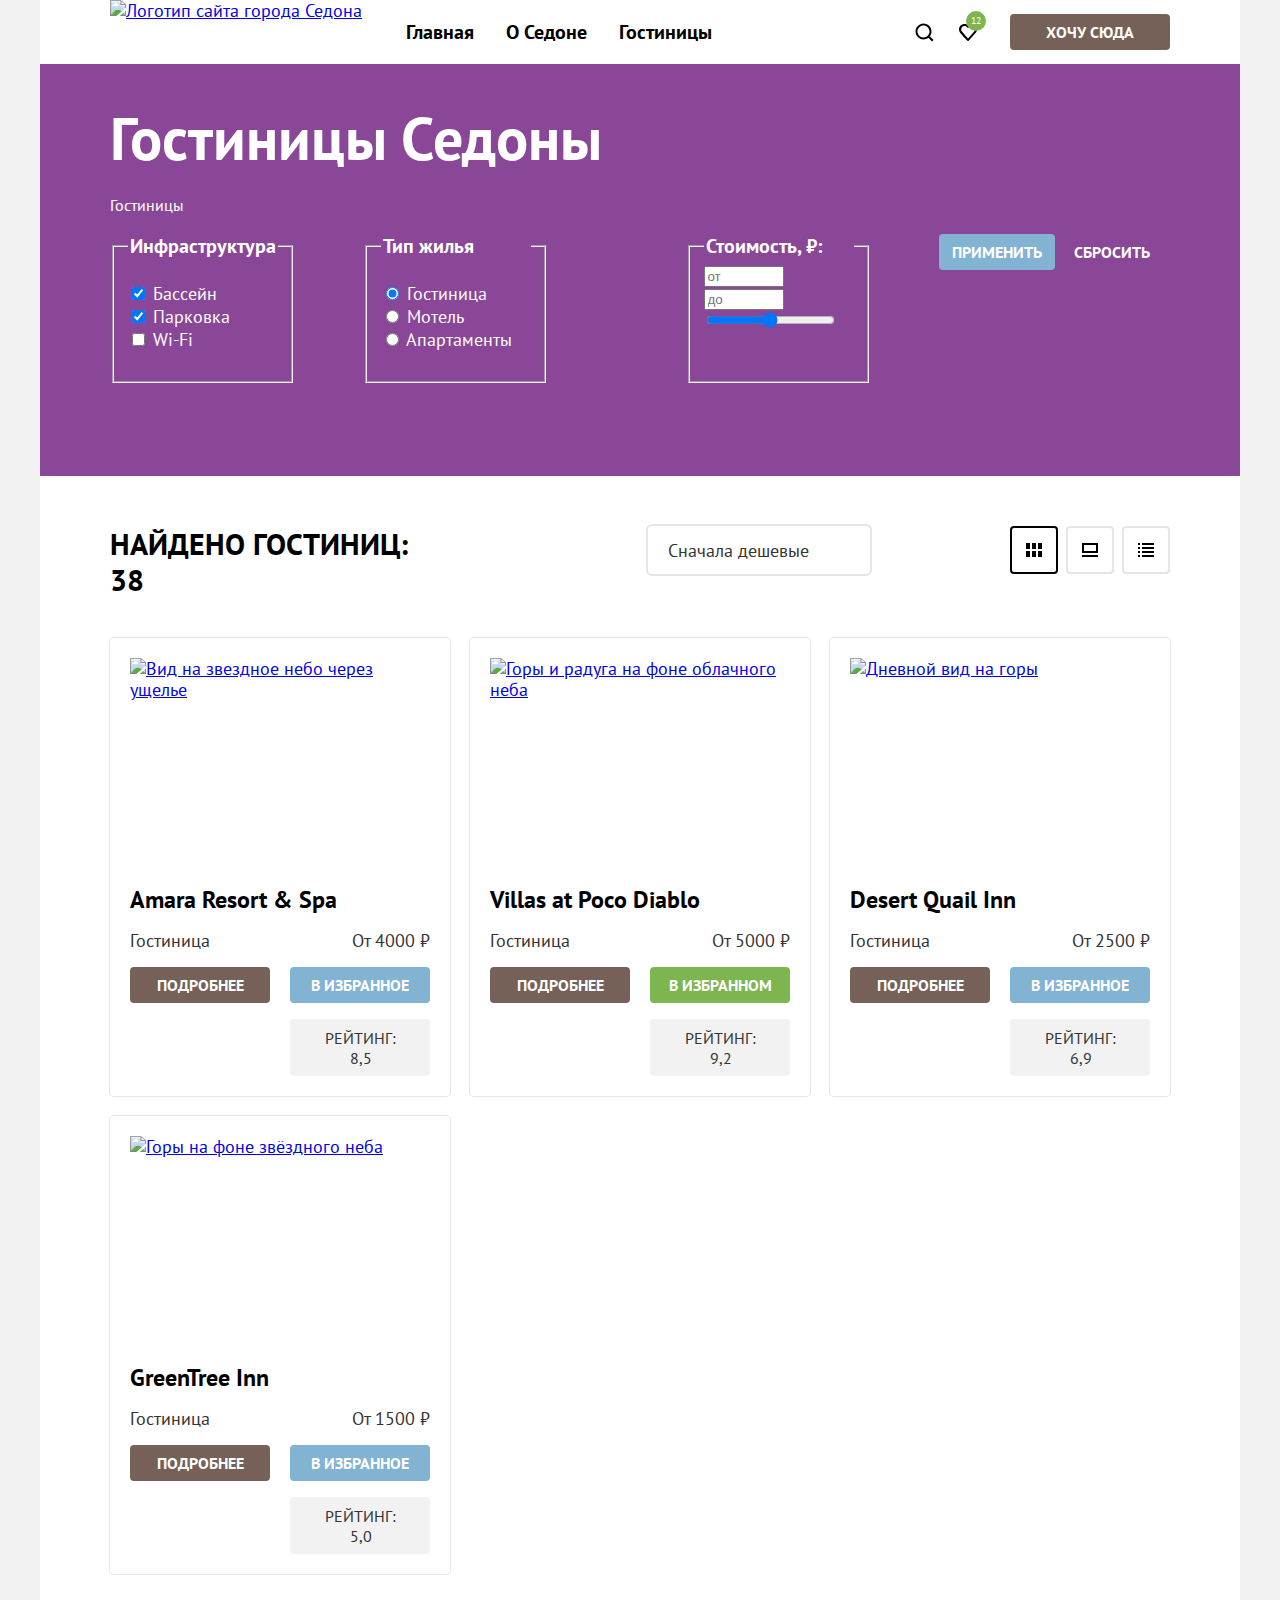
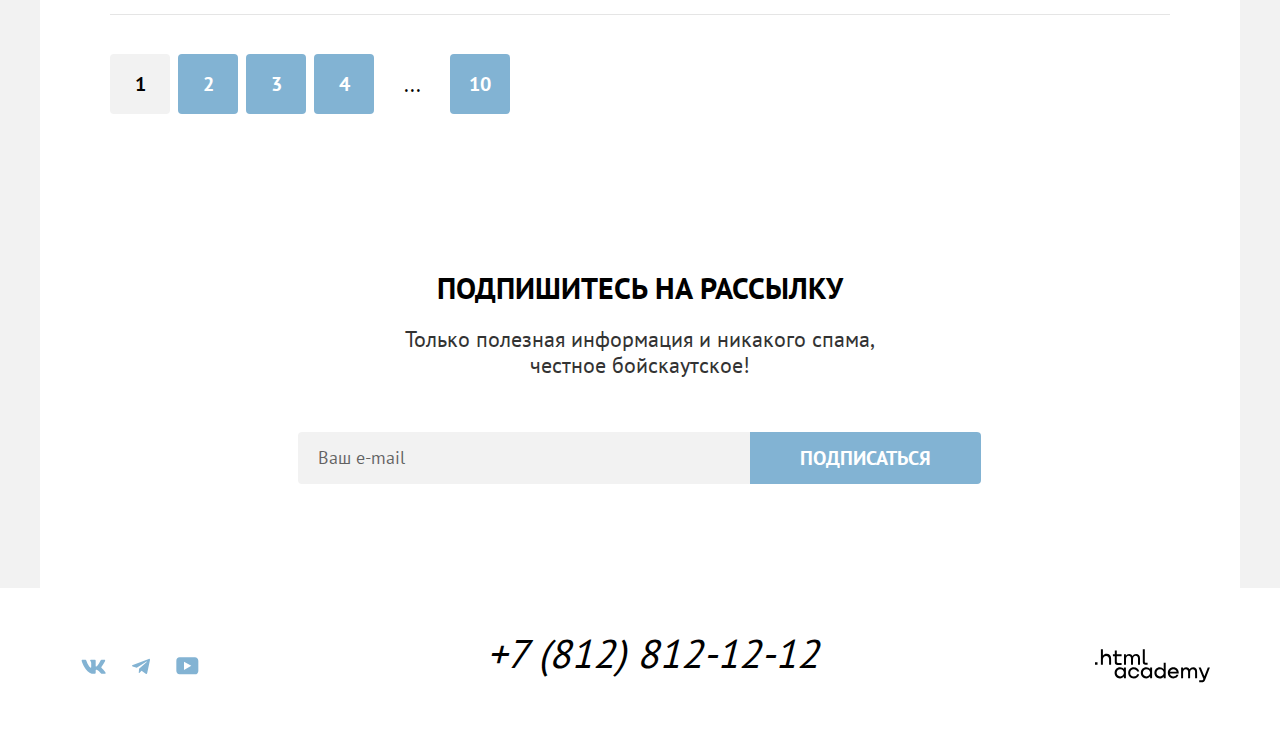
==== commit 39208c11: "добавляет сетки и декоративные элементы" ====
--- a/catalog.html
+++ b/catalog.html
@@ -5,17 +5,17 @@
     <meta charset="utf-8">
     <title>HTML Academy: Седона</title>
     <link rel="stylesheet" href="styles/styles.css">
+    <link rel="icon" type="image/png" sizes="32x32" href="images/favicon.png">
   </head>
 
   <body>
-    <div class="main-page">
+    <div class="container">
       <header class="page-header" data-test="header">
         <nav class="navigation">
           <a class="navigation-logo" href="index.html">
             <img src="images/logo.svg" width="140" height="70" alt="Логотип сайта города Седона">
           </a>
           <ul class="navigation-list">
-
             <li class="navigation-item">
               <a class="navigation-link active" href="index.html">Главная</a>
             </li>
@@ -28,181 +28,202 @@
           </ul>
           <ul class="navigation-list navigation-user">
             <li class="navigation-item">
-              <a class="navigation-link" href="#">
+              <a class="navigation-link navigation-icon icon-search" href="catalog.html">
                 <span class="visually-hidden">Поиск</span>
               </a>
             </li>
             <li class="navigation-item link">
-              <a class="navigation-link" href="#">
+              <a class="navigation-link navigation-icon icon-like" href="#">
                 <span class="visually-hidden">Избранное</span>
                 <span class="likes-number">12</span>
               </a>
             </li>
-            <li class="navigation-item">
-              <a class="navigation-link uppercase brown" href="#">Хочу сюда</a>
+            <li class="navigation-item navigation-item-button">
+              <a class="button navigation-button" href="#">Хочу сюда</a>
             </li>
           </ul>
         </nav>
       </header>
-    <main class="main-inner" data-test="main">
-      <div class="page-container">
-        <div class="filter-background">
-          <div class="filter-wrap">
-        <header class="inner-header">
-          <h1 class="inner-header-title">Гостиницы Седоны</h1>
-          <ul class="breadcrumbs">
-            <li class="breadcrumbs-item">
-              <a class="breadcrumbs-link" href="index.html">
-                <span class="visually-hidden">Домашняя страница</span>
-              </a>
-            </li>
-            <li class="breadcrumbs-item">
-              <a class="breadcrumbs-link">Гостиницы</a>
-            </li>
-          </ul>
-        </header>
-        <section class="filter-type" data-test="filter">
-          <h2 class="visually-hidden">Фильтр гостиниц</h2>
-          <form class="catalog-filter" action="https://echo.htmlacademy.ru/" method="get">
-            <fieldset class="catalog-filter-group group-gap">
-              <legend class="catalog-filter-title">Инфраструктура</legend>
-              <ul class="catalog-filter-list">
-                <li class="catalog-filter-item">
-                  <label class="control">
-                    <input class="control-input" type="checkbox" name="pool" checked>
-                    Бассейн
-                  </label>
-                </li>
-                <li class="catalog-filter-item">
-                  <label class="control">
-                    <input class="control-input" type="checkbox" name="parking" checked>
-                    Парковка
-                  </label>
-                </li>
-                <li class="catalog-filter-item">
-                  <label class="control">
-                    <input class="control-input" type="checkbox" name="wi-fi">
-                    Wi-Fi
-                  </label>
-                </li>
-              </ul>
-            </fieldset>
-            <fieldset class="catalog-filter-group group-gap-2">
-              <legend class="catalog-filter-title capitalize">Тип жилья</legend>
-              <ul class="catalog-filter-list">
-                <li class="catalog-filter-item">
-                  <label class="control">
-                    <input class="control-input" type="radio" name="product-group" value="hotel" checked>
-                    Гостиница
-                  </label>
-                </li>
-                <li class="catalog-filter-item">
-                  <label class="control">
-                    <input class="control-input" type="radio" name="product-group" value="motel">
-                    Мотель
-                  </label>
-                </li>
-                <li class="catalog-filter-item">
-                  <label class="control">
-                    <input class="control-input" type="radio" name="product-group" value="apartments">
-                    Апартаменты
-                  </label>
-                </li>
-              </ul>
-            </fieldset>
-            <fieldset class="catalog-filter-group cost group-gap">
-              <legend class="catalog-filter-title">Стоимость, ₽:</legend>
-              <label class="control">
-                <input class="control-input" type="number" name="product-group" min="0" max="10000" step="500"
-                  placeholder="от">
-              </label>
-              <label class="control">
-                <input class="control-input" type="number" name="product-group" min="0" max="10000" step="500"
-                  placeholder="до">
-              </label>
-              <label class="control">
-                <input class="control-input" type="range" name="product-group" min="0" max="10000" step="500">
-              </label>
-            </fieldset>
-            <button class="button submit uppercase" type="submit">Применить</button>
-            <button class="button reset uppercase" type="reset">Сбросить</button>
-          </form>
-        </section>
-      </div>
-      </div>
-      <section class="catalog-select" data-test="catalog">
-        <div class="catalog-wrap">
-        <div class="search-control">
-        <h2 class="catalog-h2">Найдено гостиниц: 38</h2>
-        <select class="select-control" aria-label="Сортировка">
-          <option value="cheap">Сначала дешёвые</option>
-          <option value="expensive">Сначала дорогие</option>
-          <option value="popular">Сначала популярные</option>
-        </select>
-        <ul class="view">
-          <li class="tile">
-            <a class="button active" href="#">
-              <span class="visually-hidden">Показать плитку</span>
-            </a>
-          </li>
-          <li class="card">
-            <a class="button" href="#">
-              <span class="visually-hidden">Показать карточки</span>
-            </a>
-          </li>
-          <li class="list">
-            <a class="button" href="#">
+
+      <main class="main-inner" data-test="main">
+        <div class="page-container">
+          <div class="filter-background">
+            <div class="filter-wrap">
+              <header class="inner-header">
+                <h1 class="inner-header-title">Гостиницы Седоны</h1>
+                <ul class="breadcrumbs">
+                  <li class="breadcrumbs-item">
+                    <a class="breadcrumbs-link" href="index.html">
+                      <span class="visually-hidden">Домашняя страница</span>
+                    </a>
+                  </li>
+                  <li class="breadcrumbs-item">
+                    <a class="breadcrumbs-link">Гостиницы</a>
+                  </li>
+                </ul>
+              </header>
+              <section class="filter-type" data-test="filter">
+                <h2 class="visually-hidden">Фильтр гостиниц</h2>
+                <form class="catalog-filter" action="https://echo.htmlacademy.ru/" method="get">
+                  <fieldset class="catalog-filter-group group-gap">
+                    <legend class="catalog-filter-title">Инфраструктура</legend>
+                    <ul class="catalog-filter-list">
+                      <li class="catalog-filter-item">
+                        <label class="control">
+                          <input class="control-input" type="checkbox" name="pool" checked>
+                          Бассейн
+                        </label>
+                      </li>
+                      <li class="catalog-filter-item">
+                        <label class="control">
+                          <input class="control-input" type="checkbox" name="parking" checked>
+                          Парковка
+                        </label>
+                      </li>
+                      <li class="catalog-filter-item">
+                        <label class="control">
+                          <input class="control-input" type="checkbox" name="wi-fi">
+                          Wi-Fi
+                        </label>
+                      </li>
+                    </ul>
+                  </fieldset>
+                  <fieldset class="catalog-filter-group group-gap-2">
+                    <legend class="catalog-filter-title capitalize">Тип жилья</legend>
+                    <ul class="catalog-filter-list">
+                      <li class="catalog-filter-item">
+                        <label class="control">
+                          <input class="control-input" type="radio" name="product-group" value="hotel" checked>
+                          Гостиница
+                        </label>
+                      </li>
+                      <li class="catalog-filter-item">
+                        <label class="control">
+                          <input class="control-input" type="radio" name="product-group" value="motel">
+                          Мотель
+                        </label>
+                      </li>
+                      <li class="catalog-filter-item">
+                        <label class="control">
+                          <input class="control-input" type="radio" name="product-group" value="apartments">
+                          Апартаменты
+                        </label>
+                      </li>
+                    </ul>
+                  </fieldset>
+                  <fieldset class="catalog-filter-group cost group-gap">
+                    <legend class="catalog-filter-title">Стоимость, ₽:</legend>
+                    <label class="control">
+                      <input class="control-input" type="number" name="product-group" min="0" max="10000" step="500"
+                        placeholder="от">
+                    </label>
+                    <label class="control">
+                      <input class="control-input" type="number" name="product-group" min="0" max="10000" step="500"
+                        placeholder="до">
+                    </label>
+                    <label class="control">
+                      <input class="control-input" type="range" name="product-group" min="0" max="10000" step="500">
+                    </label>
+                  </fieldset>
+                  <button class="button submit uppercase" type="submit">Применить</button>
+                  <button class="button reset uppercase" type="reset">Сбросить</button>
+                </form>
+              </section>
+            </div>
+          </div>
+          <section class="catalog-products" data-test="catalog">
+        <div class="select-container">
+          <h2>Найдено гостиниц: 38</h2>
+          <div class="select sorting-type">
+          <select class="select-control" aria-label="Сортировка">
+            <option value="cheap">Сначала дешевые</option>
+            <option value="expensive">Сначала дорогие</option>
+          </select>
+          </div>
+          <div class="view-buttons">
+            <a class="card-grid-toggle card-grid-toggle-current" href="#">
+              <svg aria-hidden="true" focusable="false" xmlns="http://www.w3.org/2000/svg" width="16" height="14" fill="none" viewBox="0 0 16 14"><g fill="#000" clip-path="url(#a)"><path d="M4 0H0v6h4V0ZM16 0h-4v6h4V0ZM10 0H6v6h4V0ZM4 8H0v6h4V8ZM16 8h-4v6h4V8ZM10 8H6v6h4V8Z"/></g><defs><clipPath id="a"><path fill="#fff" d="M0 0h16v14H0z"/></clipPath></defs></svg>
+              <span class="visually-hidden">Показать карточками</span>
+            </a>
+            <a class="card-grid-toggle" href="#">
+              <svg aria-hidden="true" focusable="false" xmlns="http://www.w3.org/2000/svg" width="16" height="14" fill="none" viewBox="0 0 16 14"><g fill="#000" clip-path="url(#aa)"><path d="M16 12H0v2h16v-2ZM14 2v6H2V2h12Zm2-2H0v10h16V0Z"/></g><defs><clipPath id="aa"><path fill="#fff" d="M0 0h16v14H0z"/></clipPath></defs></svg>
+              <span class="visually-hidden">Показать по одному</span>
+            </a>
+            <a class="card-grid-toggle" href="#">
+              <svg aria-hidden="true" focusable="false" xmlns="http://www.w3.org/2000/svg" width="16" height="14" fill="none" viewBox="0 0 16 14"><g fill="#000" clip-path="url(#aaa)"><path d="M2 0H0v2h2V0ZM16 0H4v2h12V0ZM2 4H0v2h2V4ZM16 4H4v2h12V4ZM2 8H0v2h2V8ZM16 8H4v2h12V8ZM2 12H0v2h2v-2ZM16 12H4v2h12v-2Z"/></g><defs><clipPath id="aaa"><path fill="#fff" d="M0 0h16v14H0z"/></clipPath></defs></svg>
               <span class="visually-hidden">Показать список</span>
             </a>
-          </li>
-        </ul>
+          </div>
         </div>
-
-        <ul class="product-list">
-          <li class="product-card">
-            <img class="product-card-image" src="images/catalog/hotel-1.jpg" width="300" height="212" alt="Звёздное небо">
-            <h3 class="product-card-title">Amara Resort & Spa</h3>
-            <p class="type">Гостиница</p>
-            <p class="product-card-price">От 4000 ₽</p>
-            <a class="product-card-button-about uppercase" href="#">подробнее</a>
-            <a class="product-card-button-favourite uppercase" href="#">в избранное</a>
-            <p class="stars four-stars"><span class="visually-hidden">Отель 4 звезды</span></p>
-            <p class="rating">Рейтинг: 8,5</p>
-          </li>
-          <li class="product-card">
-            <img class="product-card-image" src="images/catalog/hotel-2.jpg" width="300" height="212" alt="Радуга над горами">
-            <h3 class="product-card-title">Villas at Poco Diablo</h3>
-            <p class="type">Гостиница</p>
-            <p class="product-card-price">От 5000 ₽</p>
-            <a class="product-card-button-about uppercase" href="#">подробнее</a>
-            <a class="product-card-button-favourite uppercase green-button" href="#">в избранном</a>
-            <p class="stars four-stars"><span class="visually-hidden">Отель 4 звезды</span></p>
-            <p class="rating">Рейтинг: 9,2</p>
-          </li>
-          <li class="product-card">
-            <img class="product-card-image" src="images/catalog/hotel-3.jpg" width="300" height="212" alt="Горы днём">
-            <h3 class="product-card-title">Desert Quail Inn</h3>
-            <p class="type">Гостиница</p>
-            <p class="product-card-price">От 2500 ₽</p>
-            <a class="product-card-button-about uppercase" href="#">подробнее</a>
-            <a class="product-card-button-favourite uppercase" href="#">в избранное</a>
-            <p class="stars three-stars"><span class="visually-hidden">Отель 3 звезды</span></p>
-            <p class="rating">Рейтинг: 6,9</p>
-          </li>
-          <li class="product-card">
-            <img class="product-card-image" src="images/catalog/hotel-4.jpg" width="300" height="212" alt="Горы ночью">
-            <h3 class="product-card-title">GreenTree Inn</h3>
-            <p class="type">Гостиница</p>
-            <p class="product-card-price">От 1500 ₽</p>
-            <a class="product-card-button-about uppercase" href="#">подробнее</a>
-            <a class="product-card-button-favourite uppercase" href="#">в избранное</a>
-            <p class="stars two-stars"><span class="visually-hidden">Отель 2 звезды</span></p>
-            <p class="rating">Рейтинг: 5,0</p>
+        <ul class="catalog-card-list">
+          <li class="catalog-card-item">
+            <a class="card-link" href="#">
+              <img class="card-image" src="images/catalog/hotel-1.jpg" width="300" height="212" alt="Вид на звездное небо через ущелье">
+            </a>
+            <a class="card-title-link" href="#">
+              <h3 class="card-title">Amara Resort & Spa</h3>
+            </a>
+            <p class="card-description">Гостиница</p>
+            <p class="card-price">От 4000 ₽</p>
+            <a class="button button-more" href="#">Подробнее</a>
+            <button type="button" class="button card-favourite">В избранное</button>
+            <div class="star star-4" role="img" aria-label="4 звезды">
+              <span class="visually-hidden">Отель 4 звезды</span>
+            </div>
+            <p class="card-rating">Рейтинг: 8,5</p>
+          </li>
+          <li class="catalog-card-item">
+            <a class="card-link" href="#">
+              <img class="card-image" src="images/catalog/hotel-2.jpg" width="300" height="212" alt="Горы и радуга на фоне облачного неба">
+            </a>
+            <a class="card-title-link" href="#">
+              <h3 class="card-title">Villas at Poco Diablo</h3>
+            </a>
+            <p class="card-description">Гостиница</p>
+            <p class="card-price">От 5000 ₽</p>
+            <a class="button button-more" href="#">Подробнее</a>
+            <button type="button" class="button card-favourite card-favourite-option">В избранном</button>
+            <div class="star star-4" role="img" aria-label="4 звезды">
+              <span class="visually-hidden">Отель 4 звезды</span>
+            </div>
+            <p class="card-rating">Рейтинг: 9,2</p>
+          </li>
+          <li class="catalog-card-item">
+            <a class="card-link" href="#">
+              <img class="card-image" src="images/catalog/hotel-3.jpg" width="300" height="212" alt="Дневной вид на горы">
+            </a>
+            <a class="card-title-link" href="#">
+              <h3 class="card-title">Desert Quail Inn</h3>
+            </a>
+            <p class="card-description">Гостиница</p>
+            <p class="card-price">От 2500 ₽</p>
+            <a class="button button-more" href="#">Подробнее</a>
+            <button type="button" class="button card-favourite">В избранное</button>
+            <div class="star star-3" role="img" aria-label="3 звезды">
+              <span class="visually-hidden">Отель 3 звезды</span>
+            </div>
+            <p class="card-rating">Рейтинг: 6,9</p>
+          </li>
+          <li class="catalog-card-item">
+            <a class="card-link" href="#">
+              <img class="card-image" src="images/catalog/hotel-4.jpg" width="300" height="212" alt="Горы на фоне звёздного неба">
+            </a>
+            <a class="card-title-link" href="#">
+              <h3 class="card-title">GreenTree Inn</h3>
+            </a>
+            <p class="card-description">Гостиница</p>
+            <p class="card-price">От 1500 ₽</p>
+            <a class="button button-more" href="#">Подробнее</a>
+            <button type="button" class="button card-favourite">В избранное</button>
+            <div class="star star-2" role="img" aria-label="2 звезды">
+              <span class="visually-hidden">Отель 2 звезды</span>
+            </div>
+            <p class="card-rating">Рейтинг: 5,0</p>
           </li>
         </ul>
         <ul class="pagination">
           <li class="pagination-item">
-            <a class="pagination-link pagination-current">1</a>
+            <a class="pagination-link pagination-current" href="#">1</a>
           </li>
           <li class="pagination-item">
             <a class="pagination-link" href="#">2</a>
@@ -213,58 +234,58 @@
           <li class="pagination-item">
             <a class="pagination-link" href="#">4</a>
           </li>
-          <li class="pagination-item">
-            <a class="pagination-link no-background" href="#">...</a>
+          <li class="pagination-item pagination-more">
+            <span>...</span>
           </li>
           <li class="pagination-item">
             <a class="pagination-link" href="#">10</a>
           </li>
         </ul>
-      </div>
-      </section>
-      <section class="subscribe-catalog" data-test="subscribe">
-        <div class="subscribe-wrap">
-        <h2>Подпишитесь на рассылку</h2>
-        <p>Только полезная информация и никакого спама, честное бойскаутское!</p>
-        <form class="newsletter-form" action="https://echo.htmlacademy.ru/" method="post">
-          <input class="field-catalog" placeholder="Ваш e-mail" type="email" name="newsletter-email" id="newsletter-email"
-            required>
-          <button class="button newsletter-button" type="submit">
-            <span>Подписаться</span>
-          </button>
-        </form>
-      </div>
-      </section>
+            </div>
+          </section>
+          <section class="newsletter-inner" data-test="subscribe">
+            <h2>Подпишитесь на рассылку</h2>
+            <p>Только полезная информация и никакого спама, честное бойскаутское!</p>
+            <form class="newsletter-form" action="https://echo.htmlacademy.ru/" method="post">
+              <label class="visually-hidden" for="newsletter-email" hidden>Ваш email</label>
+              <input class="field" placeholder="Ваш e-mail" type="email" name="newsletter-email" id="newsletter-email">
+              <button class="button newsletter-button" type="submit">Подписаться</button>
+            </form>
+          </section>
+        </div>
+      </main>
+      <footer class="page-footer" data-test="footer">
+        <div class="page-footer-container">
+          <ul class="footer-social-list">
+            <li class="footer-social-item">
+              <a class="footer-social-link" href="https://vk.com/htmlacademy" target="_blank">
+                <svg class="social-icon" aria-hidden="true" focusable="false" xmlns="http://www.w3.org/2000/svg" width="25" height="15" fill="none" viewBox="0 0 25 15"><path fill-rule="evenodd" clip-rule="evenodd" d="M24.116 1.804c.166-.546 0-.948-.795-.948h-2.625c-.668 0-.976.347-1.143.73 0 0-1.335 3.196-3.226 5.272-.612.602-.89.793-1.224.793-.167 0-.418-.19-.418-.738V1.804c0-.656-.184-.948-.74-.948H9.817c-.417 0-.668.304-.668.593 0 .621.946.765 1.043 2.513V7.76c0 .833-.153.984-.487.984-.89 0-3.055-3.21-4.34-6.885-.249-.715-.5-1.003-1.172-1.003H1.566c-.75 0-.9.347-.9.73 0 .682.89 4.07 4.145 8.551 2.17 3.06 5.225 4.72 8.008 4.72 1.67 0 1.875-.369 1.875-1.004V11.54c0-.737.158-.884.687-.884.39 0 1.057.192 2.615 1.667 1.78 1.75 2.073 2.533 3.075 2.533h2.625c.75 0 1.126-.368.91-1.096-.238-.724-1.088-1.775-2.215-3.022-.612-.71-1.53-1.475-1.809-1.858-.389-.49-.278-.71 0-1.147 0 0 3.2-4.426 3.533-5.929h.001Z" fill="#83B3D3"/></svg>
+                <span class="visually-hidden">ВКонтакте</span>
+              </a>
+            </li>
+            <li class="footer-social-item">
+              <a class="footer-social-link" href="https://t.me/htmlacademy" target="_blank">
+                <svg class="social-icon" aria-hidden="true" focusable="false" xmlns="http://www.w3.org/2000/svg" width="18" height="17" fill="none" viewBox="0 0 18 17"><path d="M16.785.956.84 7.104C-.248 7.541-.24 8.148.64 8.42l4.094 1.277 9.472-5.976c.448-.272.857-.126.52.173l-7.673 6.925H7.05l.002.001-.283 4.22c.414 0 .597-.19.829-.414l1.988-1.934 4.136 3.055c.762.42 1.31.205 1.5-.706l2.715-12.795c.278-1.114-.425-1.618-1.153-1.29Z" fill="#83B3D3"/></svg>
+                <span class="visually-hidden">Телеграмм</span>
+              </a>
+            </li>
+            <li class="footer-social-item">
+              <a class="footer-social-link" href="https://www.youtube.com/user/htmlacademyru" target="_blank">
+                <svg class="social-icon" aria-hidden="true" focusable="false" xmlns="http://www.w3.org/2000/svg" width="23" height="18" fill="none" viewBox="0 0 23 18"><path d="M18.94.356H3.507C1.647.356.333 1.95.333 3.756V13.85c0 1.913 1.314 3.506 3.174 3.506H19.16c1.642 0 3.174-1.593 3.174-3.4v-10.2c-.219-1.806-1.532-3.4-3.393-3.4ZM7.995 12.894V4.819l7.333 4.037-7.333 4.038Z" fill="#83B3D3"/></svg>
+                <span class="visually-hidden">Youtube</span>
+              </a>
+            </li>
+          </ul>
+          <address class="footer-contacts-address">
+            <a class="footer-contacts-address-phone" href="tel:+78128121212" target="_blank">+7 (812) 812-12-12</a>
+          </address>
+          <a class="htmlacademy-link" href="https://htmlacademy.ru/intensive/htmlcss" target="_blank">
+            <svg class="html-academy-logo" role="img" aria-label="логотип разработчика HTML Academy" xmlns="http://www.w3.org/2000/svg" width="115" height="34" fill="none" viewBox="0 0 115 34"><path  d="M0 13.256v2.6h2.5v-2.6H0ZM11.6 4.856c-1.6 0-2.8.7-3.6 1.7h-.1v-6.2h-2v15.5h2v-5.3c0-2.1 1.3-3.6 3.3-3.6 1.8 0 2.9 1.4 2.9 3.2v5.7h2v-6.1c.1-3-1.8-4.9-4.5-4.9ZM26.6 5.156h-4.8v-3.7h-2v3.8h-1.9v2h1.9v6c0 1.7 1 2.7 2.7 2.7h4.1v-2h-3.7c-.7 0-1.1-.4-1.1-1.1v-5.7h4.8v-2ZM41.1 4.956c-1.6 0-2.9.8-3.5 2.1h-.1c-.6-1.2-1.8-2.1-3.4-2.1-1.4 0-2.5.8-3.1 1.8h-.1v-1.6H29v10.6h2v-5.4c0-2 1-3.5 2.6-3.5 1.5 0 2.4 1 2.4 2.6v6.3h2v-5.6c0-2.4 1.4-3.3 2.6-3.3 1.5 0 2.4 1 2.4 2.6v6.3h2v-6.5c.1-2.5-1.4-4.3-3.9-4.3ZM47.8 13.056c0 1.7 1 2.7 2.8 2.7h2v-2h-1.7c-.7 0-1.1-.4-1.1-1.1V.356h-2v12.7ZM28.9 20.056c-.9-1.1-2.2-1.8-3.9-1.8-3.1 0-5.4 2.3-5.4 5.6s2.3 5.6 5.4 5.6c1.8 0 3-.8 3.8-1.9h.1v1.6h2v-10.6h-2v1.5Zm-3.6 7.4c-2.2 0-3.6-1.6-3.6-3.6s1.4-3.6 3.6-3.6 3.6 1.6 3.6 3.6c0 1.9-1.4 3.6-3.6 3.6ZM44.2 22.356c-.5-2.4-2.6-4.1-5.4-4.1-3.4 0-5.6 2.5-5.6 5.6 0 3.1 2.2 5.6 5.6 5.6 2.8 0 4.9-1.8 5.4-4.2h-2.1c-.4 1.3-1.7 2.3-3.3 2.3-2.2 0-3.6-1.6-3.6-3.6s1.4-3.6 3.6-3.6c1.6 0 2.8 1 3.3 2.2h2.1v-.2ZM55.1 20.056c-.9-1.1-2.2-1.8-3.9-1.8-3.1 0-5.4 2.3-5.4 5.6s2.3 5.6 5.4 5.6c1.8 0 3-.8 3.8-1.9h.1v1.6h2v-10.6h-2v1.5Zm-3.6 7.4c-2.2 0-3.6-1.6-3.6-3.6s1.4-3.6 3.6-3.6 3.6 1.6 3.6 3.6c0 1.9-1.5 3.6-3.6 3.6ZM68.7 20.156c-.9-1.1-2.2-1.9-3.9-1.9-3.1 0-5.4 2.3-5.4 5.6s2.2 5.6 5.4 5.6c1.7 0 3-.8 3.8-1.8h.1v1.5h2v-15.4h-2v6.4Zm-3.6 7.3c-2.2 0-3.6-1.6-3.6-3.6s1.4-3.6 3.6-3.6 3.6 1.6 3.6 3.6c-.1 2-1.5 3.6-3.6 3.6ZM78.3 18.256c-3.3 0-5.5 2.5-5.5 5.6 0 3 2.1 5.6 5.5 5.6 2.5 0 4.5-1.3 5.2-3.6h-2.1c-.5 1-1.6 1.6-3 1.6-1.9 0-3.3-1.3-3.4-2.9h8.8c.2-3.6-2-6.3-5.5-6.3Zm0 1.9c1.7 0 3 1 3.3 2.6h-6.5c.3-1.5 1.5-2.6 3.2-2.6ZM98.2 18.256c-1.6 0-2.9.8-3.6 2h-.1c-.6-1.2-1.8-2-3.4-2-1.4 0-2.5.7-3.1 1.8v-1.5h-1.9v10.6h2v-5.4c0-2 1-3.4 2.6-3.5 1.5 0 2.4 1 2.4 2.6v6.3h2v-5.6c0-2.4 1.4-3.3 2.6-3.3 1.5 0 2.4 1 2.4 2.6v6.3h2v-6.5c.1-2.6-1.4-4.4-3.9-4.4ZM109.4 27.356l-3.6-8.9h-2.2l4.8 11.6c-.3.9-.7 1.2-1.7 1.2h-2.5v2h2.5c1.8 0 2.8-.8 3.5-2.6l4.7-12.2h-2.1l-3.4 8.9Z" fill="#000"/></svg>
+        <span class="visually-hidden">Логотип HTML академии</span>
+          </a>
+        </div>
+      </footer>
     </div>
-  </main>
-  <footer class="page-footer" data-test="footer">
-    <div class="page-footer-container">
-    <ul class="footer-social-list">
-      <li class="footer-social-item">
-        <a class="button" href="#">
-          <span class="visually-hidden">ВКонтакте</span>
-        </a>
-      </li>
-      <li class="footer-social-item">
-        <a class="button" href="#">
-          <span class="visually-hidden">Телеграмм</span>
-        </a>
-      </li>
-      <li class="footer-social-item">
-        <a class="button" href="#">
-          <span class="visually-hidden">Youtube</span>
-        </a>
-      </li>
-    </ul>
-    <address class="footer-contacts-address">
-      <a class="footer-contacts-address-phone" href="tel:+78128121212">+7 (812) 812-12-12</a>
-    </address>
-    <a class="htmlacademy-link" href="https://htmlacademy.ru/intensive/htmlcss">
-      <img src="images/html-academy.svg" alt="Логотип компании HTML Academy">
-    </a>
-    </div>
-  </footer>
-</div>
-</body>
+  </body>
 
 </html>
--- a/styles/styles.css
+++ b/styles/styles.css
@@ -15,6 +15,10 @@
 
 html {
   height: 100%;
+}
+
+*, *::before, *::after{
+  box-sizing: border-box;
 }
 
 body {
@@ -27,6 +31,35 @@
   line-height: 21px;
   color: #000000;
   background-color: #f2f2f2;
+  box-shadow: 0px 0px 15px 0px rgba(0, 0, 0, 0.2);
+}
+
+.visually-hidden {
+  position: absolute;
+  width: 1px;
+  height: 1px;
+  margin: -1px;
+  padding: 0;
+  border: 0;
+  clip: rect(0 0 0 0);
+  overflow: hidden;
+}
+
+.button {
+  display: inline-block;
+  -webkit-appearance: none;
+          appearance: none;
+  text-decoration: none;
+  font-family: inherit;
+  font-size: 16px;
+  line-height: 20px;
+  font-weight: 700;
+  text-transform: uppercase;
+  text-align: center;
+  color: #ffffff;
+  border: none;
+  border-radius: 4px;
+  cursor: pointer;
 }
 
 /* Pages */
@@ -36,12 +69,7 @@
   background-color: #ffffff
 }
 
-.main-page {
-  width: 1200px;
-  margin: 0 auto;
-}
-
-.page-container {
+.container {
   width: 1200px;
   margin: 0 auto;
 }
@@ -58,20 +86,23 @@
 }
 
 .navigation-list {
-  width: 465px;
-  display: flex;
-  margin: 0;
-  margin-left: auto;
+  width: 460px;
+  display: flex;
+  flex-wrap: wrap;
+  align-items: flex-start;
+  margin: 0;
   padding: 0;
-
+  list-style-type: none;
 }
 
 .navigation-user {
   max-width: 358px;
 }
 
-
 .navigation-link {
+  position: relative;
+  display: block;
+  padding: 20px 16px;
   font-size: 20px;
   line-height: 24px;
   font-weight: 700;
@@ -80,7 +111,66 @@
   text-decoration: none;
 }
 
-.main-container {
+.navigation-icon {
+  display: block;
+  width: 44px;
+  height: 64px;
+  margin: 0 auto;
+  background-repeat: no-repeat;
+  background-position: center;
+}
+
+.icon-search {
+  background-image: url("../images/search.svg");
+}
+
+.icon-like {
+  background-image: url("../images/like.svg");
+}
+
+.navigation-user {
+  justify-content: flex-end;
+  align-items: flex-start;
+  max-width: 320px;
+  margin-left: auto;
+}
+
+.navigation-user .navigation-link {
+  min-width: 20px;
+  min-height: 20px;
+}
+
+.likes-number {
+  display: flex;
+  justify-content: center;
+  align-items: center;
+  border-radius: 50%;
+  width: 20px;
+  height: 20px;
+  font-weight: 400;
+  font-size: 10px;
+  line-height: 10px;
+  color: #ffffff;
+  background-color: #7DB54F;
+  position: relative;
+  top: -9px;
+  left: 4px;
+}
+
+.navigation-item-button {
+  height: 64px;
+  padding: 14px 0;
+}
+
+.navigation-button {
+  width: 160px;
+  padding: 8px 34px;
+  background-color: #756157;
+  margin-left: 20px;
+  border-radius: 4px;
+}
+
+.page-container {
   flex-grow: 1;
 }
 
@@ -89,18 +179,6 @@
   background-color: #756157;
 }
 
-.likes-number {
-  color: #ffffff;
-  background-color: #7db54f;
-  font-size: 10px;
-  line-height: 10px;
-  font-weight: 400;
-}
-
-.navigation-item {
-  list-style: none;
-}
-
 .capitalized {
   text-transform: capitalize;
 }
@@ -112,12 +190,19 @@
 /* Main */
 /* Hero */
 .hero {
-    color: #000000;
+  padding-top: 51px;
+  padding-bottom: 82px;
     background-image: url("../images/index-background.jpg");
     background-size: 100% auto;
     background-repeat: no-repeat;
     text-align: center;
-    height: 485px;
+    background-color: #84929e;
+}
+
+.main-image {
+  display: block;
+  width: 458px;
+  margin: 0 auto;
 }
 
 .hero h1 {
@@ -131,11 +216,13 @@
   display: flex;
   margin: 0 auto;
   width: 620px;
+  padding: 69px 0 25px;
 }
 
 .advantages-town-reasons {
   width: 651px;
   margin: 0 auto;
+  padding-bottom: 69px;
 }
 
 .advantages-town-list {
@@ -144,7 +231,9 @@
   flex-wrap: wrap;
   list-style: none;
   margin: 0;
+  margin-bottom: 64px;
   padding: 0;
+  width: 1200px;
 }
 
 .advantages-town {
@@ -164,6 +253,25 @@
 }
 
 .advantages-town-item {
+  display: flex;
+  flex-wrap: wrap;
+  height: 385px;
+}
+
+.little-item {
+  background-color: rgba(131, 179, 211, 0.12)
+
+}
+
+.little-item:nth-child(odd) {
+  background-color: rgba(131, 179, 211, 0.2);
+}
+
+.advantages-town-item:last-child {
+  flex-direction: row-reverse;
+}
+
+.text-wrap {
   width: 400px;
 }
 
@@ -172,6 +280,23 @@
   line-height: 28px;
   font-weight: 700;
   text-transform: uppercase;
+  max-width: 175px;
+  max-height: 56px;
+  margin: 102px auto 30px;
+}
+
+.advantages-town-item p {
+  font-weight: 400;
+  font-size: 18px;
+  line-height: 21px;
+  max-width: 230px;
+  max-height: 42px;
+  margin: 60px auto 102px;
+}
+
+.little-wrap {
+  padding-top: 10px;
+  padding-bottom: 11px;
 }
 
 .white {
@@ -183,149 +308,234 @@
   color: #000000;
 }
 
-.light-blue-background {
-  background-color: rgba(131, 179, 211, 0.2);
-}
-.dark-blue-background {
-  color: #000000;
-  background-color: rgba(131, 179, 211, 0.2);
-}
-
-/* Hotel */
-
-.advantages-hotel {
-  text-align: center;
-}
-
-.advantages-hotel-bold {
-  display: flex;
-  margin: 0 auto;
+/* Services*/
+
+.services-title {
   width: 505px;
-}
-
-.advantages-hotel-service {
-  margin: 0 auto;
-  width: 490px;
-}
-
-.advantages-hotel-list {
-  display: flex;
-  justify-content: space-between;
-  flex-wrap: wrap;
-  list-style: none;
-  margin: 0;
-  padding: 0;
-}
-
-.advantages-hotel b {
+  margin: 0 auto;
+  margin-bottom: 20px;
   font-size: 30px;
   line-height: 36px;
-  font-weight: 700;
+  text-align: center;
   text-transform: uppercase;
 }
 
-.advantages-hotel p {
+.services-description {
+  width: 490px;
+  margin: 0 auto;
+  margin-bottom: 64px;
   font-size: 22px;
   line-height: 26px;
-}
-
-.advantages-hotel-item {
-  width: 400px;
-}
-
-.advantages-hotel-item h3 {
+  color: #333333;
+  text-align: center;
+}
+
+.services-list {
+  display: flex;
+  flex-wrap: wrap;
+  list-style-type: none;
+  margin: 0;
+  padding: 0;
+}
+
+.services-item {
+  display: flex;
+  flex-direction: column;
+  flex-grow: 1;
+  padding: 81px 85px;
+}
+
+.services-item:nth-child(odd) {
+  background-color: rgba(131, 179, 211, 0.12);
+}
+
+.services-subtitle {
+  width: 230px;
+  margin: 0 auto;
+  margin-bottom: 30px;
   font-size: 24px;
   line-height: 28px;
-  font-weight: 700;
+  text-align: center;
   text-transform: uppercase;
 }
 
+.services-icon::before {
+  content: "";
+  display: block;
+  width: 75px;
+  height: 72px;
+  margin: 0 auto;
+  margin-bottom: 30px;
+  background-size: contain;
+  background-repeat: no-repeat;
+  background-position: center;
+}
+
+.services-icon-home::before {
+  background-image: url("../images/home.svg");
+}
+
+.services-icon-food::before {
+  background-image: url("../images/food.svg");
+}
+
+.services-icon-souvenir::before {
+  background-image: url("../images/souvenir.svg");
+}
+
+.services-text {
+  width: 230px;
+  margin: 0 auto;
+  text-align: center;
+  color: #333333;
+}
+
 /* Search */
 
 .search-hotel {
-  text-align: center;
+  padding: 96px 304px;
 }
 
 .search-hotel h2 {
+  width: 297px;
+  margin: 0 auto;
+  margin-bottom: 20px;
   font-size: 30px;
   line-height: 36px;
-  font-weight: 700;
+  text-align: center;
   text-transform: uppercase;
 }
 
 .search-hotel p {
+  width: 592px;
+  margin: 0 auto;
+  margin-bottom: 54px;
   font-size: 22px;
   line-height: 26px;
-  width: 592px;
-  margin: 0 auto;
-}
-
-.search-hotel a {
+  color: #333333;
+  text-align: center;
+}
+
+.button-all {
+  display: block;
+  width: 376px;
+  margin: 0 auto;
+  padding: 8px 50px;
   font-size: 20px;
   line-height: 36px;
-  font-weight: 700;
-  text-transform: uppercase;
-  color: #ffffff;
-  text-decoration: none;
   background-color: #756157;
-  display: block;
-  width: 376px;
-  height: 52px;
-  margin: 0 auto;
-}
-
-/* Subscribe */
-
-.subscribe {
-  color: #ffffff;
+}
+
+.button-all:not(:disabled):hover {
+  background-color: #615048;
+}
+
+.button-all:not(:disabled):active {
+  background-color: #756157;
+  color: rgba(255, 255, 255, 0.3);
+}
+
+.button-all:disabled {
+  background-color: #E5E5E5;
+  color: rgba(255, 255, 255, 0.3);
+}
+
+/* Newsletter */
+
+.newsletter {
+  padding-top: 96px;
+  padding-bottom: 104px;
   background-image: url("../images/subscribe-background.jpg");
-  background-size: 100% auto;
+  background-size: cover;
   background-repeat: no-repeat;
-  text-align: center;
-  height: 415px;
-}
-
-.subscribe h2 {
+  background-color: #84929e;
+}
+
+.newsletter h2 {
+  min-width: 404px;
+  margin: 0 auto;
+  margin-bottom: 20px;
   font-size: 30px;
   line-height: 36px;
-  font-weight: 700;
+  color: #ffffff;
+  text-align: center;
   text-transform: uppercase;
 }
 
-.subscribe p {
+.newsletter p {
+  width: 475px;
+  margin: 0 auto;
+  margin-bottom: 54px;
   font-size: 22px;
   line-height: 26px;
-  font-weight: 400;
-  width: 475px;
-  margin: 0 auto;
-}
-
-.subscribe input {
+  color: #ffffff;
+  text-align: center;
+}
+
+.newsletter-form {
+  display: flex;
+  width: 684px;
+  margin: 0 auto;
+}
+
+.field {
   width: 452px;
-  height: 52px;
-}
-
-.subscribe-button {
-  color: #ffffff;
+  margin: 0;
+  padding: 14px 20px;
+  font-family: inherit;
+  font-size: 18px;
+  line-height: 24px;
+  color: rgba(0, 0, 0);
+  background-color: #F2F2F2;
+  border: none;
+  border-radius: 4px 0 0 4px;
+}
+
+.field:hover {
+  background-color: #E6E6E6;
+}
+
+.field:active {
+  background-color: #F2F2F2;
+}
+
+.field:focus {
+  background-color: #E6E6E6;
+  outline: 3px solid #83B3D3;
+}
+
+.field::placeholder {
+  color: rgba(0, 0, 0, 0.6);
+}
+
+.newsletter-button {
+  padding: 8px 50px;
   font-size: 20px;
   line-height: 36px;
-  font-weight: 700;
-  text-transform: uppercase;
-  display: block;
-  width: 232px;
-  height: 52px;
-}
-
-.newsletter-button {
-  background-color: #82b3d3;
+  background-color: #82B3D3;
+  border-radius: 0 4px 4px 0;
+}
+
+.newsletter-button:not(:disabled):hover {
+  background-color: #68A2CA;
+}
+
+.newsletter-button:not(:disabled):active {
+  background-color: #82B3D3;
+  color: rgba(255, 255, 255, 0.3);
+}
+
+.newsletter-button:disabled {
+  background-color: #E5E5E5;
+  color: rgba(255, 255, 255, 0.3);
 }
 
 /* Footer */
 
 .page-footer-container {
   display: flex;
-  width: 1060px;
-  margin: 0 auto;
+  justify-content: space-between;
+  padding: 40px 70px 30px;
 }
 
 .footer-social-list {
@@ -334,6 +544,25 @@
   margin-right: 41px;
   padding: 0;
   width: 142px;
+}
+
+.footer-social-link {
+  position: relative;
+  display: flex;
+  justify-content: center;
+  align-items: center;
+  width: 47px;
+  height: 40px;
+}
+
+.footer-social-link .social-icon {
+  position: absolute;
+  top: 0;
+  right: 0;
+  bottom: 0;
+  left: 0;
+  margin: auto;
+  fill: #83B3D3;
 }
 
 .footer-social-item .button {
@@ -356,6 +585,59 @@
  .htmlacademy-link {
   width: 115px;
  }
+
+ .social-link:hover .social-icon,
+.social-link:focus .social-icon {
+  fill: #68A2CA;
+}
+
+.social-link:active .social-icon {
+  fill: #68A2CA;
+  fill-opacity: 0.3;
+}
+
+.footer-contacts-address-phone {
+  display: block;
+  padding-top: 5px;
+  padding-bottom: 5px;
+  width: 333px;
+  font-size: 40px;
+  line-height: 40px;
+  color: #000000;
+  text-decoration: none;
+}
+
+.footer-contacts-address-phone:hover,
+.footer-contacts-address-phone:focus {
+  color: #756157;
+}
+
+.footer-contacts-address-phone:active {
+  color: #756157;
+  opacity: 0.3;
+}
+
+.htmlacademy-link {
+  display: flex;
+  justify-content: center;
+  align-items: center;
+  min-width: 115px;
+  min-height: 33px;
+}
+
+.htmlacademy-link .html-academy-logo {
+  fill: #000000;
+}
+
+.htmlacademy-link:hover .html-academy-logo,
+.htmlacademy-link:focus .html-academy-logo {
+  fill: #756157;
+}
+
+.htmlacademy-link:active .html-academy-logo {
+  fill: #756157;
+  fill-opacity: 0.3;
+}
 
  /* Catalog */
 /* Filter */
@@ -503,140 +785,354 @@
 
 /* Hotel-cards */
 
-.product-list {
+.select-container {
+  display: flex;
+  padding: 50px 70px 40px;
+}
+
+.catalog-products h2 {
+  align-self: center;
+  width: 338px;
+  margin: 0;
+  margin-right: 200px;
+  font-size: 30px;
+  line-height: 36px;
+  text-transform: uppercase;
+}
+
+.sorting-type {
+  position: relative;
+  display: flex;
+  text-align: center;
+  width: 292px;
+  margin-right: auto;
+}
+
+.select-control {
+  width: 100%;
+  height: 48px;
+  padding: 14px 20px;
+  padding-right: 31px;
+  font-family: inherit;
+  font-size: 18px;
+  line-height: 21px;
+  color: #333333;
+  background-color: #ffffff;
+  outline: 2px solid #E5E5E5;
+  border: none;
+  border-radius: 4px;
+  background-image: url("../images/arrow-down.svg");
+  background-repeat: no-repeat;
+  background-position: right 18px center;
+  -webkit-appearance: none;
+          appearance: none;
+  cursor: pointer;
+}
+
+.select-control:not(:disabled):hover,
+.select-control:not(:disabled):focus {
+  outline: 2px solid #68A2CA;
+}
+
+.select-control:disabled {
+  color: rgba(0, 0, 0, 0.3);
+  outline-color: rgba(0, 0, 0, 0.3);
+  background-image: url("../images/arrow-down-disabled.svg");
+}
+
+.view-buttons {
+  display: flex;
+  flex-wrap: wrap;
+  width: 160px;
+  gap: 8px;
+}
+
+.card-grid-toggle {
+  display: flex;
+  justify-content: center;
+  align-items: center;
+  width: 48px;
+  height: 48px;
+  border: 2px solid #E5E5E5;
+  border-radius: 4px;
+}
+
+.card-grid-toggle-current {
+  border: 2px solid #000000;
+}
+
+.card-grid-toggle:hover {
+  border: 2px solid #000000;
+}
+
+.card-grid-toggle:active {
+  border: 2px solid #000000;
+}
+
+.card-grid-toggle:focus {
+  border: 2px solid #68A2CA;
+  outline: none;
+}
+
+.catalog-card-list {
+  display: grid;
+  gap: 20px;
+  grid-template-columns: repeat(3, 340px);
+  width: 1060px;
+  list-style-type: none;
+  margin: 0 auto;
   padding: 0;
-  margin: 0;
-}
-
-.product-card {
-  list-style: none;
-}
-
-.product-card-title {
+  margin-bottom: 80px;
+}
+
+.catalog-card-item {
+  display: grid;
+  grid-template-columns: repeat(2, 140px);
+  grid-template-rows: 1fr;
+  gap: 16px 20px;
+  padding: 20px;
+  border-radius: 4px;
+  box-shadow: 0 0 1px 1px #E5E5E5;
+}
+
+.card-link {
+  grid-column: 1/-1;
+}
+
+.card-image {
+  display: block;
+  object-fit: contain;
+}
+
+.card-title-link {
+  grid-column: 1/-1;
+  text-decoration: none;
+}
+
+.card-title {
+  font-weight: 700;
   font-size: 24px;
   line-height: 28px;
-}
-
-.product-card p {
-  font-weight: 400;
-}
-
-.product-card a {
+  color: #000000;
+  margin: 0;
+}
+
+.card-description {
+  color: #333333;
+  margin: 0;
+}
+
+.card-price {
+  color: #333333;
+  margin: 0;
+  justify-self: end;
+}
+
+.button-more {
+  padding: 8px 26px;
+  background-color: #756157;
+}
+
+.button-more:not(:disabled):hover {
+  background-color: #615048;
+}
+
+.button-more:not(:disabled):active {
+  background-color: #756157;
+  color: rgba(255, 255, 255, 0.3);
+}
+
+.button-more:disabled {
+  background-color: #E5E5E5;
+}
+
+.card-favourite {
+  padding: 8px 20px;
+  background-color: #82B3D3;
+}
+
+.card-favourite:not(:disabled):hover {
+  background-color: #68A2CA;
+}
+
+.card-favourite:not(:disabled):active {
+  background-color: #82B3D3;
+  color: rgba(255, 255, 255, 0.3);
+}
+
+.card-favourite:disabled {
+  background-color: #E5E5E5;
+  color: rgba(255, 255, 255, 0.3);
+}
+
+.card-favourite-option {
+  padding: 8px 18px;
+  background-color: #7DB54F;
+}
+
+.card-favourite-option:not(:disabled):hover {
+  background-color: #6C9E42;
+}
+
+.card-favourite-option:not(:disabled):active {
+  background-color: #7DB54F;
+  color: rgba(255, 255, 255, 0.3);
+}
+
+.card-favourite-option:disabled {
+  background-color: #E5E5E5;
+  color: rgba(255, 255, 255, 0.3);
+}
+
+.star {
+  width: 140px;
+  height: 37px;
+  padding-top: 10px;
+  padding-bottom: 10px;
+}
+
+.star::before {
+  content: "";
+  display: block;
+  height: 17px;
+  background-image: url("../images/catalog/star.svg");
+  background-repeat: space no-repeat;
+  background-size: contain;
+}
+
+.star-2::before {
+  width: 42px;
+}
+
+.star-3::before {
+  width: 66px;
+}
+
+.star-4::before {
+  width: 89px;
+}
+
+.card-rating {
+  margin: 0;
+  padding: 9px 22px 8px 23px;
   font-size: 16px;
   line-height: 20px;
+  text-align: center;
+  text-transform: uppercase;
+  color: #333333;
+  background-color: #F2F2F2;
+  border-radius: 4px;
+}
+
+/* Pagination */
+
+.pagination {
+  display: flex;
+  flex-wrap: wrap;
+  gap: 8px;
+  min-width: 470px;
+  list-style-type: none;
+  margin: 0;
+  padding: 0;
+  padding-left: 70px;
+  padding-bottom: 60px;
+  position: relative;
+}
+
+.pagination::before {
+  content: "";
+  position: absolute;
+  width: 1060px;
+  top: -40px;
+  border-bottom: 1px solid #E5E5E5;
+}
+
+.pagination-item {
+  margin-bottom: 5px;
+}
+
+.pagination-link {
+  display: block;
+  text-align: center;
+  padding: 12px 14px;
+  min-width: 60px;
   font-weight: 700;
+  font-size: 20px;
+  line-height: 36px;
+  color: #ffffff;
+  background-color: #82B3D3;
   text-decoration: none;
-  color: #ffffff;
-}
-
-.product-card-button-about {
-  background-color: #756157;
-}
-
-.product-card-button-favourite {
-  background-color: #82b3d3
-}
-
-.green-button {
-  background-color: #7db54f;
-}
-
-.rating {
-  font-size: 16px;
-  line-height: 20px;
-  background-color: #f2f2f2
-}
-
-/* Pagination */
-
-.pagination {
-  list-style: none;
-  display: flex;
-  padding: 0;
-  margin: 0;
-}
-
-.pagination-item:not(:last-child) {
-  margin-right: 8px;
-}
-
-.pagination-link {
-display: flex;
-align-content: center;
-justify-content: center;
-flex-wrap: wrap;
-text-decoration: none;
-color: #ffffff;
-background-color: #82b3d3;
-font-size: 20px;
-font-weight: 700;
-line-height: 36px;
-width: 60px;
-height: 60px;
-}
-
-.no-background {
-  color: #000000;
-  background-color: #ffffff;
+  border-radius: 4px;
+}
+
+.pagination-link:hover {
+  outline: 1px solid #82B3D3;
+  background-color: #68A2CA;
+}
+
+.pagination-link:focus {
+  outline: 1px solid #82B3D3;
+  background-color: #68A2CA;
+}
+
+.pagination-link:active {
+  color: rgba(255, 255, 255, 0.3);
+  background-color: #82B3D3;
 }
 
 .pagination-current {
   color: #000000;
-  background-color: #f2f2f2;
- }
-
- /* Subscribe */
-
- .subscribe-wrap {
+  background-color: #F2F2F2;
+}
+
+.pagination-current:hover,
+.pagination-current:focus,
+.pagination-current:active {
+  color: #000000;
+  outline: none;
+  background-color: #F2F2F2;
+}
+
+.pagination-more {
+  text-align: center;
+  min-width: 60px;
+  background-color: #ffffff;
+  display: flex;
+  justify-content: center;
+  align-items: center;
+}
+
+.pagination-more span {
+  min-width: 30px;
+  min-height: 26px;
+  font-size: 22px;
+  line-height: 26px;
+}
+
+ /* Newsletter*/
+
+ .newsletter-inner {
   width: 1200px;
-  height: 415px;
- }
-
-.subscribe-wrap p {
-  display: flex;
-  flex-wrap: wrap;
-  margin: 0 auto;
-  padding: 0;
-  width: 475px;
-  height: 53px;
-}
-
- .subscribe-catalog{
-  color: #000000;
-  background-size: 100% auto;
-  background-repeat: no-repeat;
-  text-align: center;
-}
-
-.subscribe-catalog h2 {
+  padding: 91px 258px 104px;
+  background-color: #ffffff;
+}
+
+.newsletter-inner h2 {
+  min-width: 404px;
+  margin: 0 auto;
+  margin-bottom: 20px;
   font-size: 30px;
   line-height: 36px;
-  font-weight: 700;
+  text-align: center;
   text-transform: uppercase;
-  margin: 0;
-  padding: 0;
-}
-
-.subscribe-catalog p {
+}
+
+.newsletter-inner p {
+  width: 475px;
+  margin: 0 auto;
+  margin-bottom: 54px;
   font-size: 22px;
   line-height: 26px;
-  font-weight: 400;
-}
-
-.newsletter-button {
-  color: #ffffff;
-  font-size: 20px;
-  line-height: 36px;
-  font-weight: 700;
-  text-transform: uppercase;
-  width: 232px;
-  height: 52px;
-  padding: 0;
-}
-
-.field-catalog {
-  background-color: #f2f2f2;
-  width: 475px;
-  height: 50px;
-  padding: 0;
-}
+  color: #333333;
+  text-align: center;
+}
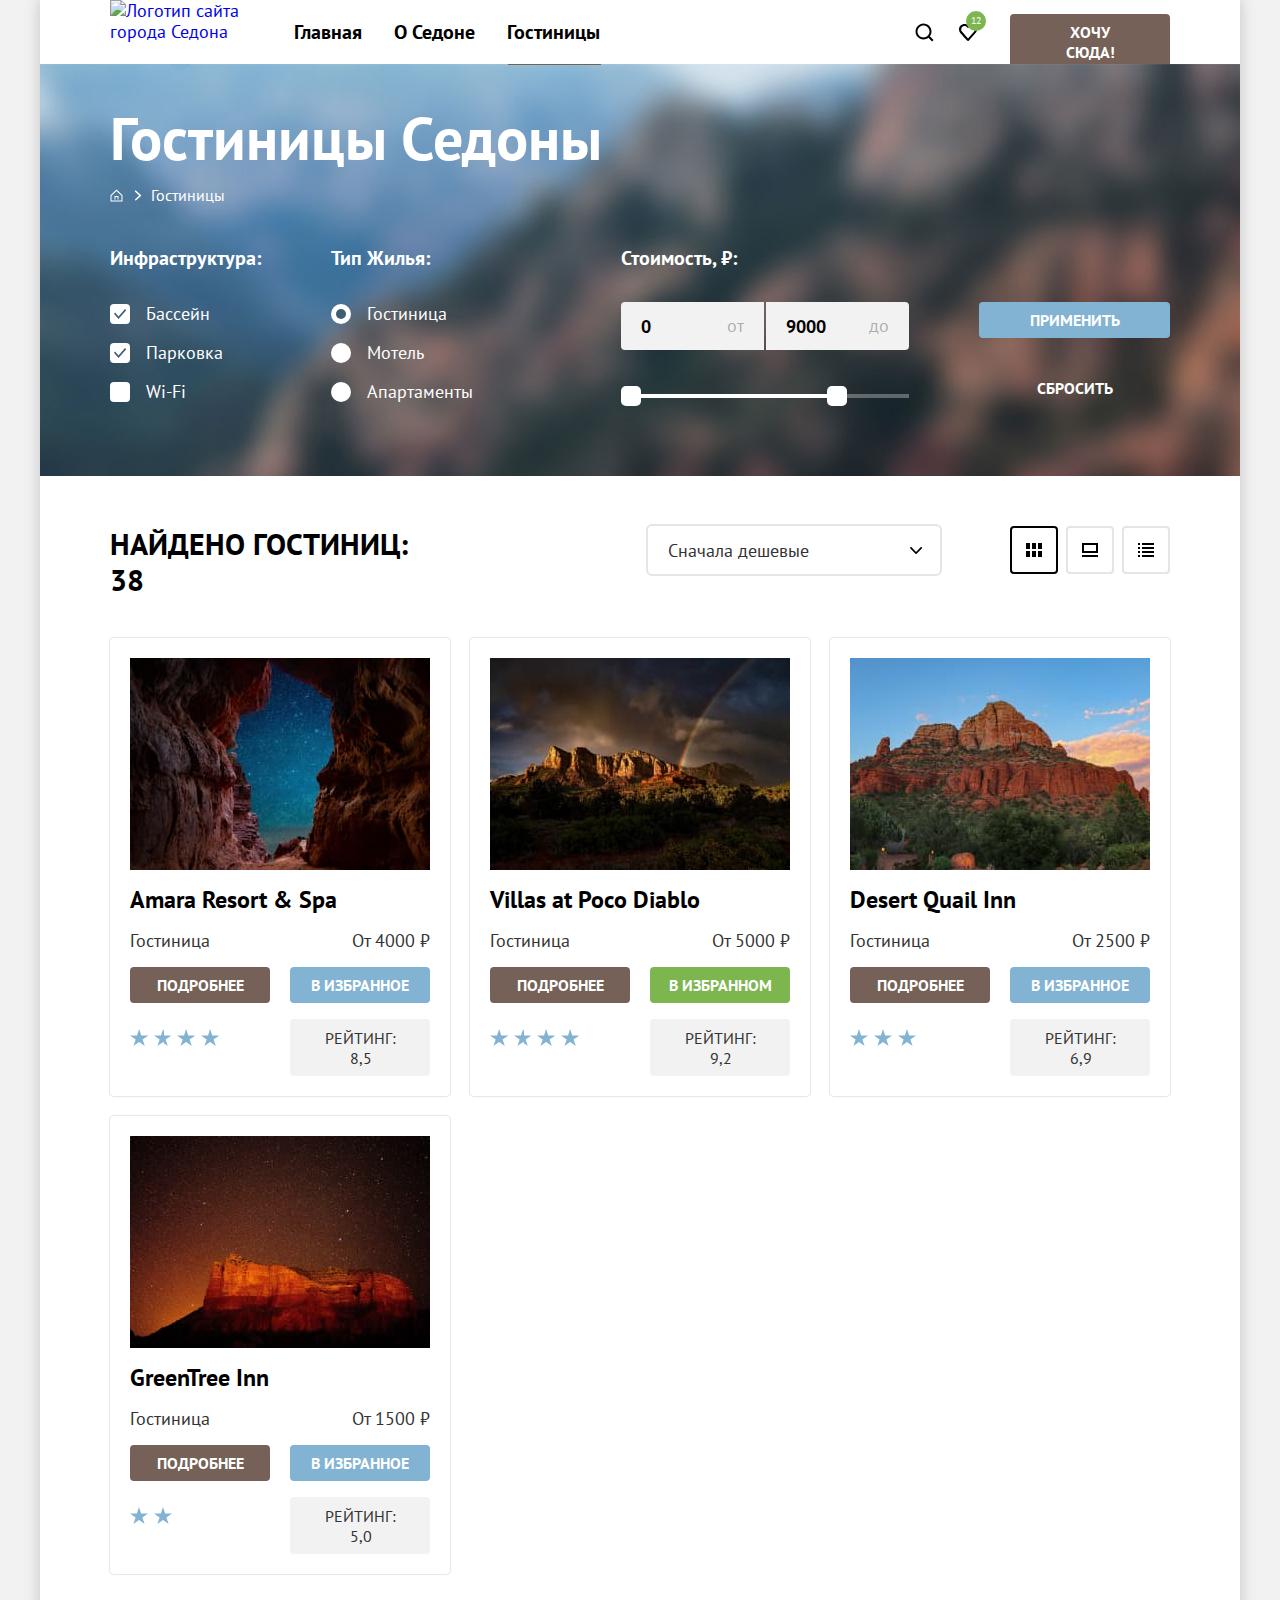
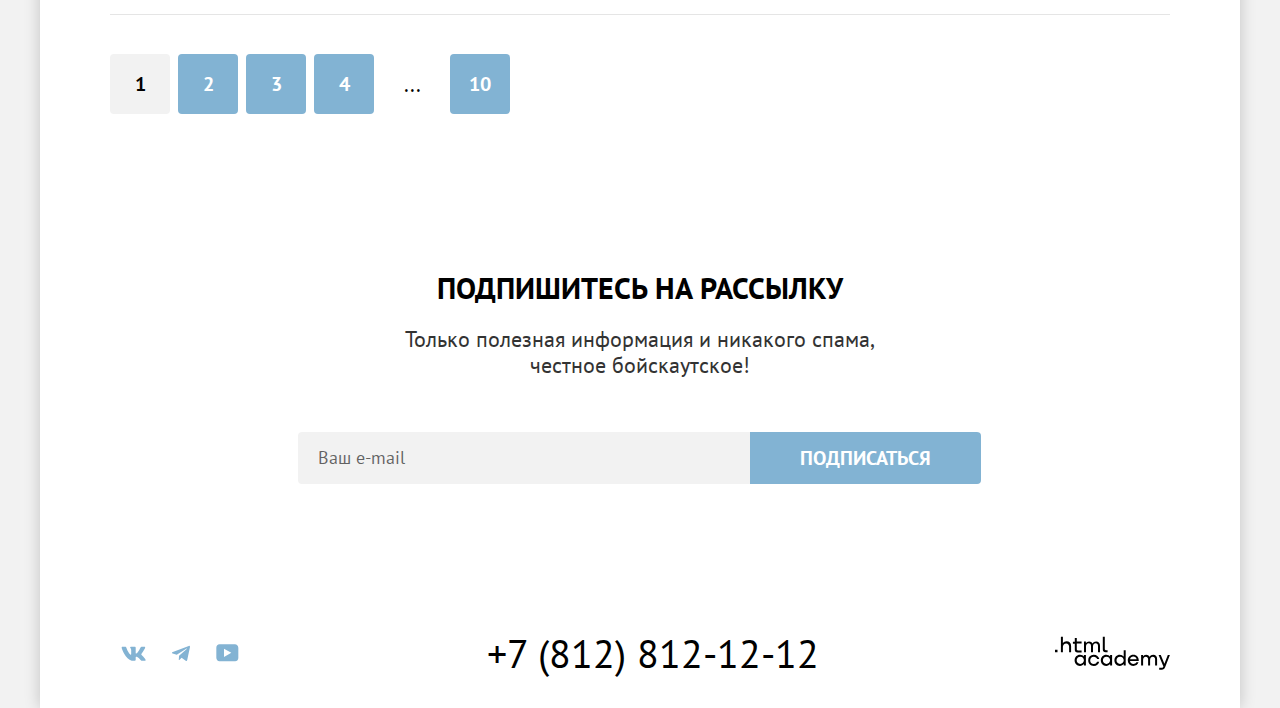
==== commit b98ff8eb: "синхронизация версий" ====
--- a/catalog.html
+++ b/catalog.html
@@ -1,137 +1,146 @@
 <!DOCTYPE html>
 <html lang="ru">
-
   <head>
     <meta charset="utf-8">
     <title>HTML Academy: Седона</title>
     <link rel="stylesheet" href="styles/styles.css">
     <link rel="icon" type="image/png" sizes="32x32" href="images/favicon.png">
   </head>
+  <body>
+    <header class="page-header" data-test="header">
+      <nav class="navigation">
+        <a class="navigation-logo" href="index.html">
+          <img class="logo-image" src="images/logo.svg" width="140" height="70" alt="Логотип сайта города Седона">
+        </a>
+        <ul class="navigation-list">
+          <li class="navigation-item">
+            <a class="navigation-link" href="index.html">Главная</a>
+          </li>
+          <li class="navigation-item">
+            <a class="navigation-link" href="#">О Седоне</a>
+          </li>
+          <li class="navigation-item">
+            <a class="navigation-link" href="catalog.html">Гостиницы</a>
+          </li>
+        </ul>
+        <ul class="navigation-list navigation-user">
+          <li class="navigation-item">
+            <a class="navigation-link navigation-icon icon-search" href="modal.html">
+              <span class="visually-hidden">Поиск</span>
+            </a>
+          </li>
+          <li class="navigation-item">
+            <a class="navigation-link navigation-icon icon-like" href="#">
+              <span class="visually-hidden">Избранное</span>
+              <span class="likes-number">12</span>
+            </a>
+          </li>
+          <li class="navigation-item navigation-item-button">
+            <a class="button navigation-button" href="#">Хочу сюда!</a>
+          </li>
+        </ul>
+      </nav>
+    </header>
 
-  <body>
-    <div class="container">
-      <header class="page-header" data-test="header">
-        <nav class="navigation">
-          <a class="navigation-logo" href="index.html">
-            <img src="images/logo.svg" width="140" height="70" alt="Логотип сайта города Седона">
-          </a>
-          <ul class="navigation-list">
-            <li class="navigation-item">
-              <a class="navigation-link active" href="index.html">Главная</a>
+    <main class="main-inner" data-test="main">
+      <section class="catalog-filter" data-test="filter">
+        <div class="catalog-container">
+        <h1 class="catalog-title">Гостиницы Седоны</h1>
+        <ul class="breadcrumbs">
+          <li class="breadcrumbs-item">
+            <a class="breadcrumbs-link breadcrumbs-home" href="index.html">
+              <span class="visually-hidden">Домашняя страница</span>
+            </a>
+          </li>
+          <li class="breadcrumbs-item">
+            <a class="breadcrumbs-link breadcrumbs-catalog" href="#">Гостиницы</a>
+          </li>
+        </ul>
+        <h2 class="visually-hidden">Список фильтров для поиска жилья</h2>
+        <form class="catalog-filter-form" action="https://echo.htmlacademy.ru/" method="get">
+          <fieldset class="catalog-filter-group group-1">
+            <legend class="catalog-filter-title">Инфраструктура:</legend>
+            <ul class="catalog-filter-list">
+              <li class="catalog-filter-item">
+                <label class="control">
+                  <input class="visually-hidden control-input" type="checkbox" name="pool" checked>
+                  <span class="control-mark"></span>
+                  <span class="control-label">Бассейн</span>
+                </label>
+              </li>
+              <li class="catalog-filter-item">
+                <label class="control">
+                  <input class="visually-hidden control-input" type="checkbox" name="parking" checked>
+                  <span class="control-mark"></span>
+                  <span class="control-label">Парковка</span>
+                </label>
+              </li>
+              <li class="catalog-filter-item">
+                <label class="control">
+                  <input class="visually-hidden control-input" type="checkbox" name="wi-fi">
+                  <span class="control-mark"></span>
+                  <span class="control-label">Wi-Fi</span>
+                </label>
+              </li>
+            </ul>
+          </fieldset>
+          <fieldset class="catalog-filter-group group-2">
+          <legend class="catalog-filter-title">Тип Жилья:</legend>
+          <ul class="catalog-filter-list">
+            <li class="catalog-filter-item">
+              <label class="control">
+                <input class="visually-hidden control-input" type="radio" name="accommodation-type" value="hotel" checked>
+                <span class="control-mark"></span>
+                <span class="control-label">Гостиница</span>
+              </label>
             </li>
-            <li class="navigation-item">
-              <a class="navigation-link capitalized" href="#">О седоне</a>
+            <li class="catalog-filter-item">
+              <label class="control">
+                <input class="visually-hidden control-input" type="radio" name="accommodation-type" value="motel">
+                <span class="control-mark"></span>
+                <span class="control-label">Мотель</span>
+              </label>
             </li>
-            <li class="navigation-item">
-              <a class="navigation-link" href="catalog.html">Гостиницы</a>
+            <li class="catalog-filter-item">
+              <label class="control">
+                <input class="visually-hidden control-input" type="radio" name="accommodation-type" value="apartment">
+                <span class="control-mark"></span>
+                <span class="control-label">Апартаменты</span>
+              </label>
             </li>
           </ul>
-          <ul class="navigation-list navigation-user">
-            <li class="navigation-item">
-              <a class="navigation-link navigation-icon icon-search" href="catalog.html">
-                <span class="visually-hidden">Поиск</span>
-              </a>
-            </li>
-            <li class="navigation-item link">
-              <a class="navigation-link navigation-icon icon-like" href="#">
-                <span class="visually-hidden">Избранное</span>
-                <span class="likes-number">12</span>
-              </a>
-            </li>
-            <li class="navigation-item navigation-item-button">
-              <a class="button navigation-button" href="#">Хочу сюда</a>
-            </li>
-          </ul>
-        </nav>
-      </header>
-
-      <main class="main-inner" data-test="main">
-        <div class="page-container">
-          <div class="filter-background">
-            <div class="filter-wrap">
-              <header class="inner-header">
-                <h1 class="inner-header-title">Гостиницы Седоны</h1>
-                <ul class="breadcrumbs">
-                  <li class="breadcrumbs-item">
-                    <a class="breadcrumbs-link" href="index.html">
-                      <span class="visually-hidden">Домашняя страница</span>
-                    </a>
-                  </li>
-                  <li class="breadcrumbs-item">
-                    <a class="breadcrumbs-link">Гостиницы</a>
-                  </li>
-                </ul>
-              </header>
-              <section class="filter-type" data-test="filter">
-                <h2 class="visually-hidden">Фильтр гостиниц</h2>
-                <form class="catalog-filter" action="https://echo.htmlacademy.ru/" method="get">
-                  <fieldset class="catalog-filter-group group-gap">
-                    <legend class="catalog-filter-title">Инфраструктура</legend>
-                    <ul class="catalog-filter-list">
-                      <li class="catalog-filter-item">
-                        <label class="control">
-                          <input class="control-input" type="checkbox" name="pool" checked>
-                          Бассейн
-                        </label>
-                      </li>
-                      <li class="catalog-filter-item">
-                        <label class="control">
-                          <input class="control-input" type="checkbox" name="parking" checked>
-                          Парковка
-                        </label>
-                      </li>
-                      <li class="catalog-filter-item">
-                        <label class="control">
-                          <input class="control-input" type="checkbox" name="wi-fi">
-                          Wi-Fi
-                        </label>
-                      </li>
-                    </ul>
-                  </fieldset>
-                  <fieldset class="catalog-filter-group group-gap-2">
-                    <legend class="catalog-filter-title capitalize">Тип жилья</legend>
-                    <ul class="catalog-filter-list">
-                      <li class="catalog-filter-item">
-                        <label class="control">
-                          <input class="control-input" type="radio" name="product-group" value="hotel" checked>
-                          Гостиница
-                        </label>
-                      </li>
-                      <li class="catalog-filter-item">
-                        <label class="control">
-                          <input class="control-input" type="radio" name="product-group" value="motel">
-                          Мотель
-                        </label>
-                      </li>
-                      <li class="catalog-filter-item">
-                        <label class="control">
-                          <input class="control-input" type="radio" name="product-group" value="apartments">
-                          Апартаменты
-                        </label>
-                      </li>
-                    </ul>
-                  </fieldset>
-                  <fieldset class="catalog-filter-group cost group-gap">
-                    <legend class="catalog-filter-title">Стоимость, ₽:</legend>
-                    <label class="control">
-                      <input class="control-input" type="number" name="product-group" min="0" max="10000" step="500"
-                        placeholder="от">
-                    </label>
-                    <label class="control">
-                      <input class="control-input" type="number" name="product-group" min="0" max="10000" step="500"
-                        placeholder="до">
-                    </label>
-                    <label class="control">
-                      <input class="control-input" type="range" name="product-group" min="0" max="10000" step="500">
-                    </label>
-                  </fieldset>
-                  <button class="button submit uppercase" type="submit">Применить</button>
-                  <button class="button reset uppercase" type="reset">Сбросить</button>
-                </form>
-              </section>
-            </div>
-          </div>
-          <section class="catalog-products" data-test="catalog">
+        </fieldset>
+        <fieldset class="catalog-filter-group group-3">
+          <legend class="catalog-filter-title">Стоимость, ₽:</legend>
+          <div class="range-wrapper-inputs">
+            <label class="catalog-filter-label">
+              <span class="filter-label-text">от</span>
+              <input class="field range-input min-price" type="number" value="0" name="min-price" required>
+            </label>
+            <label class="catalog-filter-label">
+              <span class="filter-label-text">до</span>
+              <input class=" field range-input max-price" type="number" value="9000" name="max-price" required>
+            </label>
+          </div>
+          <div class="range-scale">
+            <div class="range-bar" style="left: 0; width: 216px">
+              <button type="button" class="range-toggle toggle-min">
+                <span class="visually-hidden">Изменить минимальную цену</span>
+              </button>
+              <button type="button" class="range-toggle toggle-max">
+                <span class="visually-hidden">Изменить максимальную цену</span>
+              </button>
+            </div>
+          </div>
+        </fieldset>
+        <div class="filter-buttons">
+          <button class="button button-submit" type="submit">Применить</button>
+          <button class="button button-reset" type="reset">Сбросить</button>
+        </div>
+        </form>
+      </div>
+      </section>
+      <section class="catalog-products" data-test="catalog">
         <div class="select-container">
           <h2>Найдено гостиниц: 38</h2>
           <div class="select sorting-type">
@@ -158,7 +167,7 @@
         <ul class="catalog-card-list">
           <li class="catalog-card-item">
             <a class="card-link" href="#">
-              <img class="card-image" src="images/catalog/hotel-1.jpg" width="300" height="212" alt="Вид на звездное небо через ущелье">
+              <img class="card-image" src="images/hotel-1.jpg" width="300" height="212" alt="Вид на звездное небо через ущелье">
             </a>
             <a class="card-title-link" href="#">
               <h3 class="card-title">Amara Resort & Spa</h3>
@@ -174,7 +183,7 @@
           </li>
           <li class="catalog-card-item">
             <a class="card-link" href="#">
-              <img class="card-image" src="images/catalog/hotel-2.jpg" width="300" height="212" alt="Горы и радуга на фоне облачного неба">
+              <img class="card-image" src="images/hotel-2.jpg" width="300" height="212" alt="Горы и радуга на фоне облачного неба">
             </a>
             <a class="card-title-link" href="#">
               <h3 class="card-title">Villas at Poco Diablo</h3>
@@ -190,7 +199,7 @@
           </li>
           <li class="catalog-card-item">
             <a class="card-link" href="#">
-              <img class="card-image" src="images/catalog/hotel-3.jpg" width="300" height="212" alt="Дневной вид на горы">
+              <img class="card-image" src="images/hotel-3.jpg" width="300" height="212" alt="Дневной вид на горы">
             </a>
             <a class="card-title-link" href="#">
               <h3 class="card-title">Desert Quail Inn</h3>
@@ -206,7 +215,7 @@
           </li>
           <li class="catalog-card-item">
             <a class="card-link" href="#">
-              <img class="card-image" src="images/catalog/hotel-4.jpg" width="300" height="212" alt="Горы на фоне звёздного неба">
+              <img class="card-image" src="images/hotel-4.jpg" width="300" height="212" alt="Горы на фоне звёздного неба">
             </a>
             <a class="card-title-link" href="#">
               <h3 class="card-title">GreenTree Inn</h3>
@@ -241,51 +250,45 @@
             <a class="pagination-link" href="#">10</a>
           </li>
         </ul>
-            </div>
-          </section>
-          <section class="newsletter-inner" data-test="subscribe">
-            <h2>Подпишитесь на рассылку</h2>
-            <p>Только полезная информация и никакого спама, честное бойскаутское!</p>
-            <form class="newsletter-form" action="https://echo.htmlacademy.ru/" method="post">
-              <label class="visually-hidden" for="newsletter-email" hidden>Ваш email</label>
-              <input class="field" placeholder="Ваш e-mail" type="email" name="newsletter-email" id="newsletter-email">
-              <button class="button newsletter-button" type="submit">Подписаться</button>
-            </form>
-          </section>
-        </div>
-      </main>
-      <footer class="page-footer" data-test="footer">
-        <div class="page-footer-container">
-          <ul class="footer-social-list">
-            <li class="footer-social-item">
-              <a class="footer-social-link" href="https://vk.com/htmlacademy" target="_blank">
-                <svg class="social-icon" aria-hidden="true" focusable="false" xmlns="http://www.w3.org/2000/svg" width="25" height="15" fill="none" viewBox="0 0 25 15"><path fill-rule="evenodd" clip-rule="evenodd" d="M24.116 1.804c.166-.546 0-.948-.795-.948h-2.625c-.668 0-.976.347-1.143.73 0 0-1.335 3.196-3.226 5.272-.612.602-.89.793-1.224.793-.167 0-.418-.19-.418-.738V1.804c0-.656-.184-.948-.74-.948H9.817c-.417 0-.668.304-.668.593 0 .621.946.765 1.043 2.513V7.76c0 .833-.153.984-.487.984-.89 0-3.055-3.21-4.34-6.885-.249-.715-.5-1.003-1.172-1.003H1.566c-.75 0-.9.347-.9.73 0 .682.89 4.07 4.145 8.551 2.17 3.06 5.225 4.72 8.008 4.72 1.67 0 1.875-.369 1.875-1.004V11.54c0-.737.158-.884.687-.884.39 0 1.057.192 2.615 1.667 1.78 1.75 2.073 2.533 3.075 2.533h2.625c.75 0 1.126-.368.91-1.096-.238-.724-1.088-1.775-2.215-3.022-.612-.71-1.53-1.475-1.809-1.858-.389-.49-.278-.71 0-1.147 0 0 3.2-4.426 3.533-5.929h.001Z" fill="#83B3D3"/></svg>
-                <span class="visually-hidden">ВКонтакте</span>
-              </a>
-            </li>
-            <li class="footer-social-item">
-              <a class="footer-social-link" href="https://t.me/htmlacademy" target="_blank">
-                <svg class="social-icon" aria-hidden="true" focusable="false" xmlns="http://www.w3.org/2000/svg" width="18" height="17" fill="none" viewBox="0 0 18 17"><path d="M16.785.956.84 7.104C-.248 7.541-.24 8.148.64 8.42l4.094 1.277 9.472-5.976c.448-.272.857-.126.52.173l-7.673 6.925H7.05l.002.001-.283 4.22c.414 0 .597-.19.829-.414l1.988-1.934 4.136 3.055c.762.42 1.31.205 1.5-.706l2.715-12.795c.278-1.114-.425-1.618-1.153-1.29Z" fill="#83B3D3"/></svg>
-                <span class="visually-hidden">Телеграмм</span>
-              </a>
-            </li>
-            <li class="footer-social-item">
-              <a class="footer-social-link" href="https://www.youtube.com/user/htmlacademyru" target="_blank">
-                <svg class="social-icon" aria-hidden="true" focusable="false" xmlns="http://www.w3.org/2000/svg" width="23" height="18" fill="none" viewBox="0 0 23 18"><path d="M18.94.356H3.507C1.647.356.333 1.95.333 3.756V13.85c0 1.913 1.314 3.506 3.174 3.506H19.16c1.642 0 3.174-1.593 3.174-3.4v-10.2c-.219-1.806-1.532-3.4-3.393-3.4ZM7.995 12.894V4.819l7.333 4.037-7.333 4.038Z" fill="#83B3D3"/></svg>
-                <span class="visually-hidden">Youtube</span>
-              </a>
-            </li>
-          </ul>
-          <address class="footer-contacts-address">
-            <a class="footer-contacts-address-phone" href="tel:+78128121212" target="_blank">+7 (812) 812-12-12</a>
-          </address>
-          <a class="htmlacademy-link" href="https://htmlacademy.ru/intensive/htmlcss" target="_blank">
-            <svg class="html-academy-logo" role="img" aria-label="логотип разработчика HTML Academy" xmlns="http://www.w3.org/2000/svg" width="115" height="34" fill="none" viewBox="0 0 115 34"><path  d="M0 13.256v2.6h2.5v-2.6H0ZM11.6 4.856c-1.6 0-2.8.7-3.6 1.7h-.1v-6.2h-2v15.5h2v-5.3c0-2.1 1.3-3.6 3.3-3.6 1.8 0 2.9 1.4 2.9 3.2v5.7h2v-6.1c.1-3-1.8-4.9-4.5-4.9ZM26.6 5.156h-4.8v-3.7h-2v3.8h-1.9v2h1.9v6c0 1.7 1 2.7 2.7 2.7h4.1v-2h-3.7c-.7 0-1.1-.4-1.1-1.1v-5.7h4.8v-2ZM41.1 4.956c-1.6 0-2.9.8-3.5 2.1h-.1c-.6-1.2-1.8-2.1-3.4-2.1-1.4 0-2.5.8-3.1 1.8h-.1v-1.6H29v10.6h2v-5.4c0-2 1-3.5 2.6-3.5 1.5 0 2.4 1 2.4 2.6v6.3h2v-5.6c0-2.4 1.4-3.3 2.6-3.3 1.5 0 2.4 1 2.4 2.6v6.3h2v-6.5c.1-2.5-1.4-4.3-3.9-4.3ZM47.8 13.056c0 1.7 1 2.7 2.8 2.7h2v-2h-1.7c-.7 0-1.1-.4-1.1-1.1V.356h-2v12.7ZM28.9 20.056c-.9-1.1-2.2-1.8-3.9-1.8-3.1 0-5.4 2.3-5.4 5.6s2.3 5.6 5.4 5.6c1.8 0 3-.8 3.8-1.9h.1v1.6h2v-10.6h-2v1.5Zm-3.6 7.4c-2.2 0-3.6-1.6-3.6-3.6s1.4-3.6 3.6-3.6 3.6 1.6 3.6 3.6c0 1.9-1.4 3.6-3.6 3.6ZM44.2 22.356c-.5-2.4-2.6-4.1-5.4-4.1-3.4 0-5.6 2.5-5.6 5.6 0 3.1 2.2 5.6 5.6 5.6 2.8 0 4.9-1.8 5.4-4.2h-2.1c-.4 1.3-1.7 2.3-3.3 2.3-2.2 0-3.6-1.6-3.6-3.6s1.4-3.6 3.6-3.6c1.6 0 2.8 1 3.3 2.2h2.1v-.2ZM55.1 20.056c-.9-1.1-2.2-1.8-3.9-1.8-3.1 0-5.4 2.3-5.4 5.6s2.3 5.6 5.4 5.6c1.8 0 3-.8 3.8-1.9h.1v1.6h2v-10.6h-2v1.5Zm-3.6 7.4c-2.2 0-3.6-1.6-3.6-3.6s1.4-3.6 3.6-3.6 3.6 1.6 3.6 3.6c0 1.9-1.5 3.6-3.6 3.6ZM68.7 20.156c-.9-1.1-2.2-1.9-3.9-1.9-3.1 0-5.4 2.3-5.4 5.6s2.2 5.6 5.4 5.6c1.7 0 3-.8 3.8-1.8h.1v1.5h2v-15.4h-2v6.4Zm-3.6 7.3c-2.2 0-3.6-1.6-3.6-3.6s1.4-3.6 3.6-3.6 3.6 1.6 3.6 3.6c-.1 2-1.5 3.6-3.6 3.6ZM78.3 18.256c-3.3 0-5.5 2.5-5.5 5.6 0 3 2.1 5.6 5.5 5.6 2.5 0 4.5-1.3 5.2-3.6h-2.1c-.5 1-1.6 1.6-3 1.6-1.9 0-3.3-1.3-3.4-2.9h8.8c.2-3.6-2-6.3-5.5-6.3Zm0 1.9c1.7 0 3 1 3.3 2.6h-6.5c.3-1.5 1.5-2.6 3.2-2.6ZM98.2 18.256c-1.6 0-2.9.8-3.6 2h-.1c-.6-1.2-1.8-2-3.4-2-1.4 0-2.5.7-3.1 1.8v-1.5h-1.9v10.6h2v-5.4c0-2 1-3.4 2.6-3.5 1.5 0 2.4 1 2.4 2.6v6.3h2v-5.6c0-2.4 1.4-3.3 2.6-3.3 1.5 0 2.4 1 2.4 2.6v6.3h2v-6.5c.1-2.6-1.4-4.4-3.9-4.4ZM109.4 27.356l-3.6-8.9h-2.2l4.8 11.6c-.3.9-.7 1.2-1.7 1.2h-2.5v2h2.5c1.8 0 2.8-.8 3.5-2.6l4.7-12.2h-2.1l-3.4 8.9Z" fill="#000"/></svg>
+      </section>
+      <section class="newsletter-inner" data-test="subscribe">
+        <h2>Подпишитесь на рассылку</h2>
+        <p>Только полезная информация и никакого спама, честное бойскаутское!</p>
+        <form class="newsletter-form" action="https://echo.htmlacademy.ru/" method="post">
+          <label class="visually-hidden" for="newsletter-email" hidden>Ваш email</label>
+          <input class="field" placeholder="Ваш e-mail" type="email" name="newsletter-email" id="newsletter-email">
+          <button class="button newsletter-button" type="submit">Подписаться</button>
+        </form>
+      </section>
+    </main>
+
+    <footer class="page-footer" data-test="footer">
+      <h2 class="visually-hidden">Контакты</h2>
+      <ul class="social-list">
+        <li class="social-item">
+          <a class="social-link" href="https://vk.com/htmlacademy">
+            <svg class="social-icon" target="_blank" aria-hidden="true" focusable="false" xmlns="http://www.w3.org/2000/svg" width="25" height="15" fill="none" viewBox="0 0 25 15"><path fill-rule="evenodd" d="M24.12 1.8c.16-.54 0-.94-.8-.94H20.7c-.67 0-.98.34-1.15.73 0 0-1.33 3.2-3.22 5.27-.61.6-.9.8-1.23.8-.16 0-.41-.2-.41-.75v-5.1c0-.66-.19-.95-.74-.95H9.82c-.42 0-.67.3-.67.59 0 .62.95.76 1.04 2.51v3.8c0 .83-.15.98-.48.98-.9 0-3.06-3.2-4.34-6.88-.25-.72-.5-1-1.18-1H1.57c-.75 0-.9.34-.9.73 0 .68.89 4.07 4.14 8.55 2.17 3.06 5.23 4.72 8 4.72 1.68 0 1.88-.37 1.88-1v-2.32c0-.74.16-.88.7-.88.38 0 1.05.19 2.6 1.66 1.79 1.75 2.08 2.54 3.08 2.54h2.63c.75 0 1.12-.37.9-1.1-.23-.72-1.08-1.77-2.2-3.02-.62-.71-1.54-1.48-1.82-1.86-.39-.5-.28-.71 0-1.15 0 0 3.2-4.42 3.54-5.93Z" clip-rule="evenodd"/></svg>
+            <span class="visually-hidden">Вконтакте</span>
+          </a>
+        </li>
+        <li class="social-item">
+          <a class="social-link" href="https://t.me/htmlacademy">
+            <svg class="social-icon" target="_blank" aria-hidden="true" focusable="false" xmlns="http://www.w3.org/2000/svg" width="18" height="17" fill="none" viewBox="0 0 18 17"><path d="M16.79.96.84 7.1c-1.09.44-1.08 1.05-.2 1.32l4.1 1.28 9.47-5.98c.44-.27.85-.13.52.17l-7.68 6.93-.28 4.22c.41 0 .6-.2.83-.41l1.99-1.94 4.13 3.06c.77.42 1.31.2 1.5-.71l2.72-12.8c.28-1.1-.43-1.61-1.16-1.28Z"/></svg>
+            <span class="visually-hidden">Телеграм</span>
+          </a>
+        </li>
+        <li class="social-item">
+          <a class="social-link" href="https://www.youtube.com/user/htmlacademyru">
+            <svg class="social-icon" target="_blank" aria-hidden="true" focusable="false" xmlns="http://www.w3.org/2000/svg" width="23" height="18" fill="none" viewBox="0 0 23 18"><path d="M18.94.36H3.51C1.65.36.33 1.95.33 3.76v10.09c0 1.91 1.32 3.5 3.18 3.5h15.65c1.64 0 3.17-1.59 3.17-3.4V3.76c-.22-1.8-1.53-3.4-3.39-3.4ZM7.99 12.89V4.82l7.34 4.04-7.34 4.03Z"/></svg>
+            <span class="visually-hidden">Ютуб</span>
+          </a>
+        </li>
+      </ul>
+      <a class="contact-phone" target="_blank" href="tel:+78128121212">+7 (812) 812-12-12</a>
+      <a class="htmlacademy-link" target="_blank" href="https://htmlacademy.ru/">
+        <svg class="html-academy-logo" role="img" aria-label="логотип разработчика HTML Academy" xmlns="http://www.w3.org/2000/svg" width="115" height="34" fill="none" viewBox="0 0 115 34"><path  d="M0 13.72v2.6h2.5v-2.6H0ZM11.6 5.32c-1.6 0-2.8.7-3.6 1.7h-.1V.82h-2v15.5h2v-5.3c0-2.1 1.3-3.6 3.3-3.6 1.8 0 2.9 1.4 2.9 3.2v5.7h2v-6.1c.1-3-1.8-4.9-4.5-4.9ZM26.6 5.62h-4.8v-3.7h-2v3.8h-1.9v2h1.9v6c0 1.7 1 2.7 2.7 2.7h4.1v-2h-3.7c-.7 0-1.1-.4-1.1-1.1v-5.7h4.8v-2ZM41.1 5.42c-1.6 0-2.9.8-3.5 2.1h-.1c-.6-1.2-1.8-2.1-3.4-2.1-1.4 0-2.5.8-3.1 1.8h-.1v-1.6H29v10.6h2v-5.4c0-2 1-3.5 2.6-3.5 1.5 0 2.4 1 2.4 2.6v6.3h2v-5.6c0-2.4 1.4-3.3 2.6-3.3 1.5 0 2.4 1 2.4 2.6v6.3h2v-6.5c.1-2.5-1.4-4.3-3.9-4.3ZM47.8 13.52c0 1.7 1 2.7 2.8 2.7h2v-2h-1.7c-.7 0-1.1-.4-1.1-1.1V.82h-2v12.7ZM28.9 20.52c-.9-1.1-2.2-1.8-3.9-1.8-3.1 0-5.4 2.3-5.4 5.6s2.3 5.6 5.4 5.6c1.8 0 3-.8 3.8-1.9h.1v1.6h2v-10.6h-2v1.5Zm-3.6 7.4c-2.2 0-3.6-1.6-3.6-3.6s1.4-3.6 3.6-3.6 3.6 1.6 3.6 3.6c0 1.9-1.4 3.6-3.6 3.6ZM44.2 22.82c-.5-2.4-2.6-4.1-5.4-4.1a5.4 5.4 0 0 0-5.6 5.6c0 3.1 2.2 5.6 5.6 5.6 2.8 0 4.9-1.8 5.4-4.2h-2.1a3.4 3.4 0 0 1-3.3 2.3c-2.2 0-3.6-1.6-3.6-3.6s1.4-3.6 3.6-3.6c1.6 0 2.8 1 3.3 2.2h2.1v-.2ZM55.1 20.52c-.9-1.1-2.2-1.8-3.9-1.8-3.1 0-5.4 2.3-5.4 5.6s2.3 5.6 5.4 5.6c1.8 0 3-.8 3.8-1.9h.1v1.6h2v-10.6h-2v1.5Zm-3.6 7.4c-2.2 0-3.6-1.6-3.6-3.6s1.4-3.6 3.6-3.6 3.6 1.6 3.6 3.6c0 1.9-1.5 3.6-3.6 3.6ZM68.7 20.62c-.9-1.1-2.2-1.9-3.9-1.9-3.1 0-5.4 2.3-5.4 5.6s2.2 5.6 5.4 5.6c1.7 0 3-.8 3.8-1.8h.1v1.5h2v-15.4h-2v6.4Zm-3.6 7.3c-2.2 0-3.6-1.6-3.6-3.6s1.4-3.6 3.6-3.6 3.6 1.6 3.6 3.6c-.1 2-1.5 3.6-3.6 3.6ZM78.3 18.72c-3.3 0-5.5 2.5-5.5 5.6 0 3 2.1 5.6 5.5 5.6 2.5 0 4.5-1.3 5.2-3.6h-2.1c-.5 1-1.6 1.6-3 1.6-1.9 0-3.3-1.3-3.4-2.9h8.8c.2-3.6-2-6.3-5.5-6.3Zm0 1.9c1.7 0 3 1 3.3 2.6h-6.5c.3-1.5 1.5-2.6 3.2-2.6ZM98.2 18.72c-1.6 0-2.9.8-3.6 2h-.1c-.6-1.2-1.8-2-3.4-2-1.4 0-2.5.7-3.1 1.8v-1.5h-1.9v10.6h2v-5.4c0-2 1-3.4 2.6-3.5 1.5 0 2.4 1 2.4 2.6v6.3h2v-5.6c0-2.4 1.4-3.3 2.6-3.3 1.5 0 2.4 1 2.4 2.6v6.3h2v-6.5c.1-2.6-1.4-4.4-3.9-4.4ZM109.4 27.82l-3.6-8.9h-2.2l4.8 11.6c-.3.9-.7 1.2-1.7 1.2h-2.5v2h2.5c1.8 0 2.8-.8 3.5-2.6l4.7-12.2h-2.1l-3.4 8.9Z"/></svg>
         <span class="visually-hidden">Логотип HTML академии</span>
-          </a>
-        </div>
-      </footer>
-    </div>
+      </a>
+    </footer>
   </body>
-
 </html>
--- a/styles/styles.css
+++ b/styles/styles.css
@@ -5,6 +5,7 @@
   src: url("../fonts/ptsans-400.woff2") format("woff2");
   font-display: swap;
 }
+
 @font-face {
   font-family: "PT Sans";
   font-size: normal;
@@ -14,6 +15,9 @@
 }
 
 html {
+  margin-left: auto;
+  margin-right: auto;
+  background-color: #f2f2f2;
   height: 100%;
 }
 
@@ -22,16 +26,19 @@
 }
 
 body {
-  margin: 0;
+  font-family: "PT Sans", sans-serif;
+  width: 1200px;
+  margin: 0 auto;
+  font-size: 18px;
+  line-height: 21px;
+  font-weight: 400;
+  font-style: normal;
+  background-color: #ffffff;
+  color: #000000;
   display: flex;
   flex-direction: column;
   min-height: 100%;
-  font-family: "PT Sans", sans-serif;
-  font-size: 18px;
-  line-height: 21px;
-  color: #000000;
-  background-color: #f2f2f2;
-  box-shadow: 0px 0px 15px 0px rgba(0, 0, 0, 0.2);
+  box-shadow: 0 0 15px 0 rgba(0, 0, 0, 0.2);
 }
 
 .visually-hidden {
@@ -41,7 +48,7 @@
   margin: -1px;
   padding: 0;
   border: 0;
-  clip: rect(0 0 0 0);
+  clip: rect(0, 0, 0, 0);
   overflow: hidden;
 }
 
@@ -62,53 +69,66 @@
   cursor: pointer;
 }
 
-/* Pages */
-/* Header */
-
-.page-header, main, footer {
-  background-color: #ffffff
-}
-
-.container {
-  width: 1200px;
-  margin: 0 auto;
+.page-header {
+  color: #000000;
 }
 
 .navigation {
   display: flex;
+  column-gap: 30px;
   width: 1060px;
-  height: 64px;
-  margin: 0 auto;
-}
-
-.navigation-logo {
- margin-right: 28px;
+  margin: 0 auto;
+}
+
+.navigation-logo  {
+  width: 138px;
+}
+
+.navigation-logo:hover,
+.navigation-logo:active {
+  opacity: 0.5;
+}
+
+.logo-image {
+  display: block;
+  position: absolute;
 }
 
 .navigation-list {
-  width: 460px;
   display: flex;
   flex-wrap: wrap;
   align-items: flex-start;
-  margin: 0;
-  padding: 0;
   list-style-type: none;
-}
-
-.navigation-user {
-  max-width: 358px;
+  margin: 0;
+  padding: 0;
+  width: 460px;
 }
 
 .navigation-link {
   position: relative;
   display: block;
   padding: 20px 16px;
+  font-weight: 700;
   font-size: 20px;
   line-height: 24px;
-  font-weight: 700;
-  text-align: center;
   color: #000000;
+  text-align: center;
   text-decoration: none;
+}
+
+.navigation-link:hover,
+.navigation-link:active {
+  opacity: 0.5;
+}
+
+.navigation-link-active::after {
+  content: "";
+  position: absolute;
+  right: 16px;
+  bottom: 0;
+  left: 16px;
+  height: 2px;
+  background-color: #756257;
 }
 
 .navigation-icon {
@@ -170,145 +190,144 @@
   border-radius: 4px;
 }
 
+.navigation-button:not(:disabled):hover {
+  background-color: #615048;
+}
+
+.navigation-button:not(:disabled):active {
+  background-color: #756157;
+  color: rgba(255, 255, 255, 0.3);
+}
+
+.navigation-button:disabled {
+  background-color: #E5E5E5;
+  color: rgba(255, 255, 255, 0.3);
+}
+
 .page-container {
   flex-grow: 1;
 }
 
-.brown {
-  color: #ffffff;
-  background-color: #756157;
-}
-
-.capitalized {
-  text-transform: capitalize;
-}
-
-.uppercase {
-  text-transform: uppercase;
-}
-
-/* Main */
-/* Hero */
 .hero {
   padding-top: 51px;
   padding-bottom: 82px;
-    background-image: url("../images/index-background.jpg");
-    background-size: 100% auto;
-    background-repeat: no-repeat;
-    text-align: center;
-    background-color: #84929e;
-}
-
-.main-image {
+  background-image: url("../images/index-background.jpg");
+  background-size: 100% auto;
+  background-repeat: no-repeat;
+  text-align: center;
+  background-color: #84929e;
+}
+
+.hero-image {
   display: block;
   width: 458px;
   margin: 0 auto;
 }
 
-.hero h1 {
- margin: 0;
-}
-
-/* Advantages */
-/* Town */
-
-.advantages-town-title {
-  display: flex;
-  margin: 0 auto;
-  width: 620px;
-  padding: 69px 0 25px;
-}
-
-.advantages-town-reasons {
-  width: 651px;
-  margin: 0 auto;
-  padding-bottom: 69px;
-}
-
-.advantages-town-list {
-  display: flex;
-  justify-content: space-between;
-  flex-wrap: wrap;
-  list-style: none;
-  margin: 0;
-  margin-bottom: 64px;
-  padding: 0;
-  width: 1200px;
-}
-
-.advantages-town {
-  text-align: center;
-}
-
-.advantages-town b {
+.advantages-title {
+  width: 627px;
+  margin: 0 auto;
+  margin-top: 69px;
+  margin-bottom: 25px;
   font-size: 30px;
   line-height: 36px;
-  font-weight: 700;
+  text-align: center;
   text-transform: uppercase;
 }
 
-.advantages-town p {
+.advantages-reasons {
+  min-width: 651px;
+  margin: 0 auto;
+  margin-bottom: 90px;
   font-size: 22px;
   line-height: 26px;
-}
-
-.advantages-town-item {
+  color: #333333;
+  text-align: center;
+}
+
+.advantages-list {
   display: flex;
   flex-wrap: wrap;
-  height: 385px;
+  list-style-type: none;
+  margin: 0;
+  padding: 0;
+  margin-bottom: 64px;
+}
+
+.advantages-item {
+  display: flex;
+  flex-direction: column;
+  flex-grow: 1;
+  width: 400px;
+  background-color: #82B3D3;
+  padding: 113px 85px;
 }
 
 .little-item {
   background-color: rgba(131, 179, 211, 0.12)
-
 }
 
 .little-item:nth-child(odd) {
   background-color: rgba(131, 179, 211, 0.2);
 }
 
-.advantages-town-item:last-child {
+.big-item {
+  display: flex;
+  flex-direction: row;
+  width: 1200px;
+  padding: 0;
+}
+
+.big-item:nth-last-child(1) {
   flex-direction: row-reverse;
 }
 
-.text-wrap {
-  width: 400px;
-}
-
-.advantages-town-item h3 {
+.advantages-wrap {
+  width: 33.33%;
+  color: #ffffff;
+  padding: 102px 85px;
+}
+
+.advantages-image {
+  width: 66.66%;
+}
+
+.advantages-subtitle {
+  width: 175px;
+  margin: 0 auto;
+  padding: 0;
+  margin-bottom: 62px;
   font-size: 24px;
   line-height: 28px;
-  font-weight: 700;
+  text-align: center;
   text-transform: uppercase;
-  max-width: 175px;
-  max-height: 56px;
-  margin: 102px auto 30px;
-}
-
-.advantages-town-item p {
-  font-weight: 400;
-  font-size: 18px;
-  line-height: 21px;
-  max-width: 230px;
-  max-height: 42px;
-  margin: 60px auto 102px;
-}
-
-.little-wrap {
-  padding-top: 10px;
-  padding-bottom: 11px;
-}
-
-.white {
+  position: relative;
+}
+
+.advantages-subtitle::after {
+  content: "";
+  position: absolute;
+  width: 60px;
+  bottom: -30px;
+  left: 50%;
+  margin-left: -30px;
+  border-bottom: 2px solid rgba(0, 0, 0, 0.3);
+}
+
+.advantages-wrap .advantages-subtitle::after {
+  border-bottom: 2px solid rgba(255, 255, 255, 0.3);
+}
+
+.advantages-text {
+  width: 230px;
+  margin: 0 auto;
+  color: #333333;
+  text-align: center;
+}
+
+.advantages-text-light {
   color: #ffffff;
-  background-color: #82b3d3
-}
-
-.black {
-  color: #000000;
-}
-
-/* Services*/
+}
 
 .services-title {
   width: 505px;
@@ -390,13 +409,11 @@
   color: #333333;
 }
 
-/* Search */
-
-.search-hotel {
+.search {
   padding: 96px 304px;
 }
 
-.search-hotel h2 {
+.search h2 {
   width: 297px;
   margin: 0 auto;
   margin-bottom: 20px;
@@ -406,7 +423,7 @@
   text-transform: uppercase;
 }
 
-.search-hotel p {
+.search p {
   width: 592px;
   margin: 0 auto;
   margin-bottom: 54px;
@@ -439,8 +456,6 @@
   background-color: #E5E5E5;
   color: rgba(255, 255, 255, 0.3);
 }
-
-/* Newsletter */
 
 .newsletter {
   padding-top: 96px;
@@ -530,23 +545,24 @@
   color: rgba(255, 255, 255, 0.3);
 }
 
-/* Footer */
-
-.page-footer-container {
+.page-footer {
   display: flex;
   justify-content: space-between;
   padding: 40px 70px 30px;
 }
 
-.footer-social-list {
-  list-style: none;
-  display: flex;
-  margin-right: 41px;
-  padding: 0;
+.social-list {
+  display: flex;
+  flex-wrap: wrap;
+  list-style-type: none;
+  margin: 0;
+  padding: 0;
+  padding-top: 5px;
+  padding-bottom: 5px;
   width: 142px;
 }
 
-.footer-social-link {
+.social-link {
   position: relative;
   display: flex;
   justify-content: center;
@@ -555,7 +571,7 @@
   height: 40px;
 }
 
-.footer-social-link .social-icon {
+.social-link .social-icon {
   position: absolute;
   top: 0;
   right: 0;
@@ -565,28 +581,7 @@
   fill: #83B3D3;
 }
 
-.footer-social-item .button {
-  text-decoration: none;
-  color: #83b3d3;
-}
-
-.footer-contacts-address-phone {
-  color: #000000;
-  background-color: #ffffff;
-  font-size: 40px;
-  line-height: 40px;
-  font-weight: 400;
-  display: flex;
-  width: 720px;
-  margin-right: 41px;
-  justify-content: center;
- }
-
- .htmlacademy-link {
-  width: 115px;
- }
-
- .social-link:hover .social-icon,
+.social-link:hover .social-icon,
 .social-link:focus .social-icon {
   fill: #68A2CA;
 }
@@ -596,7 +591,7 @@
   fill-opacity: 0.3;
 }
 
-.footer-contacts-address-phone {
+.contact-phone {
   display: block;
   padding-top: 5px;
   padding-bottom: 5px;
@@ -607,12 +602,12 @@
   text-decoration: none;
 }
 
-.footer-contacts-address-phone:hover,
-.footer-contacts-address-phone:focus {
+.contact-phone:hover,
+.contact-phone:focus {
   color: #756157;
 }
 
-.footer-contacts-address-phone:active {
+.contact-phone:active {
   color: #756157;
   opacity: 0.3;
 }
@@ -639,151 +634,679 @@
   fill-opacity: 0.3;
 }
 
- /* Catalog */
-/* Filter */
-
-.filter-background {
-  background-image: url("../images/catalog/catalog-filter-background.jpg");
+.modal-container {
+  position: fixed;
+  top: 0;
+  left: 0;
+  display: flex;
+  width: 100%;
+  height: 100%;
+  background-color: rgba(242, 242, 242, 0.8);
+}
+
+.modal-container-close {
+  display: none;
+}
+
+.modal {
+  position: relative;
+  margin: auto;
+  padding: 64px 70px;
+  background-color: #ffffff;
+  border-radius: 30px;
+  box-shadow: 0 25px 50px rgba(0, 0, 0, 0.15);
+}
+
+.modal-search {
+  width: 717px;
+}
+
+.modal-close-button {
+  position: absolute;
+  padding: 0;
+  top: 64px;
+  right: 52px;
+  width: 52px;
+  height: 52px;
+  background-color: #F2F2F2;
+  border: none;
+  border-radius: 50%;
+  cursor: pointer;
+}
+
+.modal-close-button .close-icon {
+  position: absolute;
+  transform: translateX(-50%) translateY(-50%);
+  fill: #000000;
+}
+
+.modal-close-button:active .close-icon {
+  fill: rgba(0, 0, 0, 0.3);
+}
+
+.modal-close-button:hover {
+  background-color: #E6E6E6;
+}
+
+.modal-close-button:active {
+  background-color: #E5E5E5;
+}
+
+.modal-close-button:focus {
+  background-color: #E5E5E5;
+  outline: 3px solid #83B3D3;
+}
+
+.modal-title {
+  width: 526px;
+  margin: 0;
+  margin-bottom: 64px;
+  font-size: 30px;
+  line-height: 36px;
+  font-weight: 700;
+  color: #000000;
+  text-transform: uppercase;
+}
+
+.search-group {
+  display: flex;
+  width: 577px;
+  height: 48px;
+  margin-bottom: 4px;
+  position: relative;
+}
+
+.search-label {
+  width: 137px;
+  font-size: 20px;
+  line-height: 24px;
+  font-weight: 700;
+  color: #000000;
+}
+
+.label-check-in {
+  padding: 12px 24px;
+  padding-left: 0;
+}
+
+.label-check-out {
+  padding: 12px 18px;
+  padding-left: 0;
+}
+
+.search-field {
+  width: 440px;
+  padding: 12px 20px;
+  border-radius: 4px;
+  font-weight: 700;
+}
+
+.button-calendar {
+  position: absolute;
+  width: 20px;
+  height: 20px;
+  top: 50%;
+  transform: translateY(-50%);
+  right: 20px;
+  background-color: transparent;
+  border: none;
+  background-image: url("../images/calendar.svg");
+  background-repeat: no-repeat;
+  cursor: pointer;
+}
+
+.warning {
+  margin: 0;
+  margin-left: 137px;
+  margin-bottom: 23px;
+  padding: 0 20px;
+  font-size: 16px;
+  line-height: 21px;
+}
+
+.check-in-warning {
+  color: #FF5757;
+}
+
+.check-out-warning {
+  color: #333333;
+}
+
+.counter-form-group {
+  display: flex;
+  gap: 88px;
+  width: 577px;
+  height: 48px;
+  margin-bottom: 48px;
+}
+
+.counter-group {
+  display: flex;
+}
+
+.adults-counter {
+  width: 247px;
+}
+
+.children-counter {
+  width: 242px;
+}
+
+.counter-label {
+  font-size: 20px;
+  line-height: 24px;
+  font-weight: 700;
+}
+
+.adults-counter .counter-label {
+  width: 137px;
+  padding: 12px 46px;
+  padding-left: 0;
+}
+
+.form-label {
+  width: 131px;
+  padding: 11px 46px;
+  padding-left: 0;
+}
+
+.tooltip {
+  position: absolute;
+  margin-left: 10px;
+  width: 26px;
+  height: 26px;
+}
+
+.tooltip-toggle {
+  border: none;
+  background-color: transparent;
+  padding: 0;
+  margin: 0;
+  display: block;
+}
+
+.tooltip-icon {
+  width: 100%;
+  height: 100%;
+  fill: #ffffff;
+  display: block;
+}
+
+.tooltip-text {
+  width: 256px;
+  height: 143px;
+  padding: 19px 18px 18px 22px;
+  font-size: 16px;
+  line-height: 20px;
+  font-weight: 400;
+  text-transform: none;
+  color: #ffffff;
+  background-color: #333333;
+  box-shadow: 0 15px 30px rgba(0, 0, 0, 0.3);
+  border-radius: 10px;
+  position: absolute;
+  margin-bottom: 6px;
+  top: 41px;
+  left: 50%;
+  transform: translateX(-50%);
+  z-index: 1;
+  display: none;
+}
+
+.tooltip-toggle:hover + .tooltip-text,
+.tooltip-toggle:focus + .tooltip-text {
+  display: block;
+}
+
+.tooltip-text::after {
+  content:'';
+  background-image: url("../images/tooltip-arrow.svg");
+  width: 19px;
+  height: 9px;
+  position:absolute;
+  bottom: 100%;
+  left:0;
+  right:0;
+  margin-left: auto;
+  margin-right: auto;
+}
+
+.adults-count-field,
+.children-count-field {
+  width: 110px;
+  font-weight: 700;
+  text-align: center;
+  padding: 14px 40px;
+  line-height: 20px;
+  border-radius: 4px;
+  -moz-appearance: textfield;
+      appearance: textfield;
+}
+
+.children-count-field {
+  width: 111px;
+}
+
+.adults-count-field::-webkit-outer-spin-button,
+.adults-count-field::-webkit-inner-spin-button,
+.children-count-field::-webkit-outer-spin-button,
+.children-count-field::-webkit-inner-spin-button {
+  -webkit-appearance: none;
+          appearance: none;
+  margin: 0;
+}
+
+.input-group {
+  position: relative;
+}
+
+.minus-icon {
+  position: absolute;
+  padding: 0;
+  width: 20px;
+  height: 20px;
+  top: 50%;
+  transform: translateY(-50%);
+  left: 10px;
+  background-color: transparent;
+  border: none;
+  cursor: pointer;
+}
+
+.minus-icon svg {
+  fill: rgba(117, 97, 87, 0.3);
+}
+
+.plus-icon {
+  position: absolute;
+  padding: 0;
+  width: 20px;
+  height: 20px;
+  top: 50%;
+  transform: translateY(-50%);
+  right: 10px;
+  background-color: transparent;
+  border: none;
+  cursor: pointer;
+}
+
+.plus-icon svg {
+  fill: rgba(117, 97, 87, 0.3);
+}
+
+.minus-icon:hover svg,
+.plus-icon:hover svg {
+  fill: #000000;
+}
+
+.minus-icon:focus,
+.plus-icon:focus {
+  outline: 3px solid #82B3D3;
+  border-radius: 4px;
+}
+
+.minus-icon:focus svg,
+.plus-icon:focus svg {
+  fill: #000000;
+}
+
+.minus-icon:active svg,
+.plus-icon:active svg {
+  fill: rgba(0, 0, 0, 0.2);
+}
+
+.modal-search-button {
+  width: 100%;
+  height: 60px;
+  padding: 0;
+  font-size: 20px;
+  line-height: 24px;
+  font-weight: 700;
+  background-color: #83B3D3;
+}
+
+.modal-search-button:hover,
+.modal-search-button:focus {
+  background-color: #68A2CA;
+}
+
+.modal-search-button:active {
+  color: rgb(255, 255, 255, 0.3);
+  background-color: #68A2CA;
+}
+
+.catalog-filter {
+  padding-top: 35px;
+  padding-bottom: 70px;
+  background-image: url("../images/catalog-filter-background.jpg");
   background-size: cover;
   background-repeat: no-repeat;
   color: #ffffff;
-  background-color: #8a4697;
-  width: 1200px;
-  height: 412px;
-}
-
-.filter-wrap, .catalog-wrap {
-  margin: 0 70px;
-}
-
-.inner-header-title {
+  background-color: #84929e;
+}
+
+.catalog-container {
+  width: 1060px;
+  margin: 0 auto;
+}
+
+.catalog-title {
+  max-width: 495px;
+  margin: 0;
+  margin-bottom: 8px;
+  margin-right: auto;
   font-size: 60px;
   line-height: 78px;
-  margin: 0;
-  padding: 0;
-}
-
-.inner-header h1 {
-  padding-top: 35px;
 }
 
 .breadcrumbs {
   display: flex;
-  padding: 0;
+  flex-wrap: wrap;
+  min-width: 114px;
+  margin: 0;
+  padding: 0;
+  margin-bottom: 40px;
+  list-style-type: none;
+}
+
+.breadcrumbs-item {
+  min-width: 13px;
+  margin-right: 28px;
+  position: relative;
+}
+
+.breadcrumbs-item::after {
+  content: "";
+  position: absolute;
+  width: 8px;
+  height: 20px;
+  top: 0;
+  left: calc(100% + 11px);
+  background-image: url("../images/arrow.svg");
+}
+
+.breadcrumbs-item:last-child::after {
+  content: none;
 }
 
 .breadcrumbs-link {
+  font-size: 16px;
+  line-height: 21px;
+  color: #ffffff;
   text-decoration: none;
-  color: #ffffff;
-}
-
-.breadcrumbs-item {
-  list-style: none;
-  font-size: 16px;
-  font-weight: 400;
-}
-
-.catalog-filter {
-  display: flex;
+}
+
+.breadcrumbs-home {
+  display: block;
+  width: 13px;
+  height: 21px;
+  margin: 0 auto;
+  background-repeat: no-repeat;
+  background-position: center;
+  background-image: url("../images/home.svg");
+}
+
+.breadcrumbs-catalog {
+  display: block;
+}
+
+.breadcrumbs-catalog:hover {
+  color: rgba(255, 255, 255, 0.6);
+}
+
+.breadcrumbs-catalog:active {
+  color: rgba(255, 255, 255, 0.3);
+}
+
+.catalog-filter-form {
+  display: flex;
+}
+
+.catalog-filter-group {
+  margin: 0;
+  margin-bottom: 3px;
+  padding: 0;
+  border: none;
+}
+
+.group-1 {
+  min-width: 150px;
+  margin-right: 70px;
+}
+
+.group-2 {
+  min-width: 150px;
+  margin-right: auto;
+}
+
+.control {
+  position: relative;
+  display: block;
+  padding-left: 36px;
+  cursor: pointer;
+}
+
+.control-mark {
+  position: absolute;
+  top: 1.5px;
+  left: 0;
+  width: 20px;
+  height: 20px;
+  background-color: #ffffff;
+  border-radius: 4px;
+}
+
+.control-input[type="radio"] + .control-mark {
+  border-radius: 50%;
+}
+
+.control:hover .control-mark,
+.control:hover .control-label {
+  opacity: 0.6;
+}
+
+.control:active .control-mark,
+.control:active .control-label {
+  opacity: 0.3;
+}
+.control-input:focus + span {
+  outline: 3px solid #83B3D3;
+}
+
+.control-input[type="checkbox"]:checked + .control-mark::before {
+  position: absolute;
+  top: 50%;
+  left: 50%;
+  transform: translateX(-50%) translateY(-50%);
+  width: 12px;
+  height: 10px;
+  background-image: url("../images/checked-tick.svg");
+  content: "";
+}
+
+.control-input[type="radio"]:checked + .control-mark::before {
+  position: absolute;
+  top: 50%;
+  left: 50%;
+  transform: translateX(-50%) translateY(-50%);
+  width: 10px;
+  height: 10px;
+  background-color: #3F5E72;
+  border-radius: 50%;
+  content: "";
 }
 
 .catalog-filter-title {
+  padding: 0;
+  margin-bottom: 32px;
+  font-weight: 700;
   font-size: 20px;
   line-height: 24px;
+}
+
+.catalog-filter-list {
+  list-style-type: none;
+  margin: 0;
+  padding: 0;
+}
+
+.catalog-filter-item:not(:last-child) {
+  margin-bottom: 16px;
+}
+
+.control-label {
+  line-height: 23px;
+}
+
+.group-3 {
+  width: 288px;
+  margin-right: 70px;
+  margin-bottom: 0;
+}
+
+.group-3 .catalog-filter-title {
+  margin-bottom: 32px;
+}
+
+.range-wrapper-inputs {
+  display: flex;
+  gap: 2px;
+  width: 288px;
+  height: 48px;
+  margin-bottom: 44px;
+}
+
+.catalog-filter-label {
+  position: relative;
+}
+
+.filter-label-text {
+  position: absolute;
+  top: 50%;
+  transform: translateY(-50%);
+  right: 20px;
+  line-height: 24px;
+  color: rgba(0, 0, 0, 0.3);
+}
+
+.catalog-filter-label .max-price {
+  border-radius: 0 4px 4px 0;
+}
+
+.range-input {
+  padding: 12px 20px;
+  width: 143px;
+  height: 48px;
   font-weight: 700;
-  width: 150px;
-}
-
-.group-gap {
-  margin-right: 70px;
-}
-
-.group-gap-2 {
-  margin-right: 140px;
-}
-
-.catalog-filter-item {
-  line-height: 23px;
-  font-weight: 400;
-  list-style-type: none;
-}
-
-.catalog-filter-list {
-  padding-left: 0;
-}
-
-.cost {
-  width: 288px;
-}
-
-.catalog-filter button {
+  color: #000000;
+  -moz-appearance: textfield;
+      appearance: textfield;
+}
+
+.range-input:focus {
+  outline: 3px solid #83B3D3;
+}
+
+.range-input::-webkit-outer-spin-button,
+.range-input::-webkit-inner-spin-button {
+  -webkit-appearance: none;
+          appearance: none;
+  margin: 0;
+}
+
+.range-scale {
+  position: relative;
+  height: 4px;
+  background-color: rgba(255, 255, 255, 0.3);
+}
+
+.range-bar {
+  position: absolute;
+  height: 4px;
+  background-color: #ffffff;
+}
+
+.range-toggle {
+  position: absolute;
+  width: 20px;
+  height: 20px;
+  background: #ffffff;
+  border: none;
+  border-radius: 5px;
+  cursor: pointer;
+}
+
+.range-toggle:hover {
+  box-shadow: 0 4px 10px rgba(0, 0, 0, 0.25);
+}
+
+.range-toggle:active {
+  outline: 2px solid #83B3D3;
+  box-shadow: 0 7px 15px rgba(0, 0, 0, 0.4);
+}
+
+.range-toggle:focus {
+  outline: 3px solid #83B3D3;
+  box-shadow: 0 4px 10px rgba(0, 0, 0, 0.25);
+}
+
+.toggle-min {
+  top: -8px;
+}
+
+.toggle-max {
+  top: -8px;
+  right: -10px;
+}
+
+.filter-buttons {
+  display: flex;
+  flex-direction: column;
+  margin-top: auto;
   width: 191px;
-  height: 36px;
-}
-
-.submit {
-  background-color: #82b3d3;
+}
+
+.button-submit {
+  background-color: #82B3D3;
+  margin-bottom: 32px;
+  padding: 8px 50px;
+}
+
+.button-submit:not(:disabled):hover {
+  background-color: #68A2CA;
+}
+
+.button-submit:not(:disabled):active {
+  background-color: #82B3D3;
+  color: rgba(255, 255, 255, 0.3);
+}
+
+.button-submit:disabled {
+  background-color: #E5E5E5;
+  color: rgba(255, 255, 255, 0.3);
+}
+
+.button-reset {
+  background-color: transparent;
+  padding: 8px 57.5px;
+}
+
+.button-reset:not(:disabled):hover {
+  color: rgba(255, 255, 255, 0.6);
+}
+
+.button-reset:not(:disabled):active {
+  color: rgba(255, 255, 255, 0.3);
+}
+
+.button-reset:not(:disabled):focus {
   color: #ffffff;
-  font-size: 16px;
-  line-height: 20px;
-  font-weight: 700;
-}
-
-.reset {
-  background-color: rgba(255, 255, 255, 0);
-  border: none;
-  outline: none;
-  color: #ffffff;
-  font-size: 16px;
-  line-height: 20px;
-  font-weight: 700;
-}
-
-/* Catalog-Hotels */
-
-.catalog-h2 {
-  font-size: 30px;
-  line-height: 36px;
-  margin: 0;
-  width: 338px;
-  margin-right: 200px;
-  }
-.search-control {
-  display: flex;
-}
-
-.select-control {
-  width: 292px;
-  height: 49px;
-  margin-right: 70px;
-}
-
-
-
-.view .button {
-  text-decoration: none;
-  color: #000000;
-}
-
-.view {
-  list-style-type: none;
-  display: flex;
-  padding: 0;
-  margin: 0;
-}
-
-.tile, .card {
-  width: 48px;
-  height: 48px;
-  margin-right: 8px;
-}
-
-.list {
-  width: 48px;
-  height: 48px;
-}
-
-/* Hotel-cards */
+  outline: 3px solid #83B3D3;
+}
+
+.button-reset:disabled {
+  color: rgba(255, 255, 255, 0.1);
+}
 
 .select-container {
   display: flex;
@@ -995,7 +1518,7 @@
   content: "";
   display: block;
   height: 17px;
-  background-image: url("../images/catalog/star.svg");
+  background-image: url("../images/star.svg");
   background-repeat: space no-repeat;
   background-size: contain;
 }
@@ -1023,8 +1546,6 @@
   background-color: #F2F2F2;
   border-radius: 4px;
 }
-
-/* Pagination */
 
 .pagination {
   display: flex;
@@ -1109,9 +1630,7 @@
   line-height: 26px;
 }
 
- /* Newsletter*/
-
- .newsletter-inner {
+.newsletter-inner {
   width: 1200px;
   padding: 91px 258px 104px;
   background-color: #ffffff;
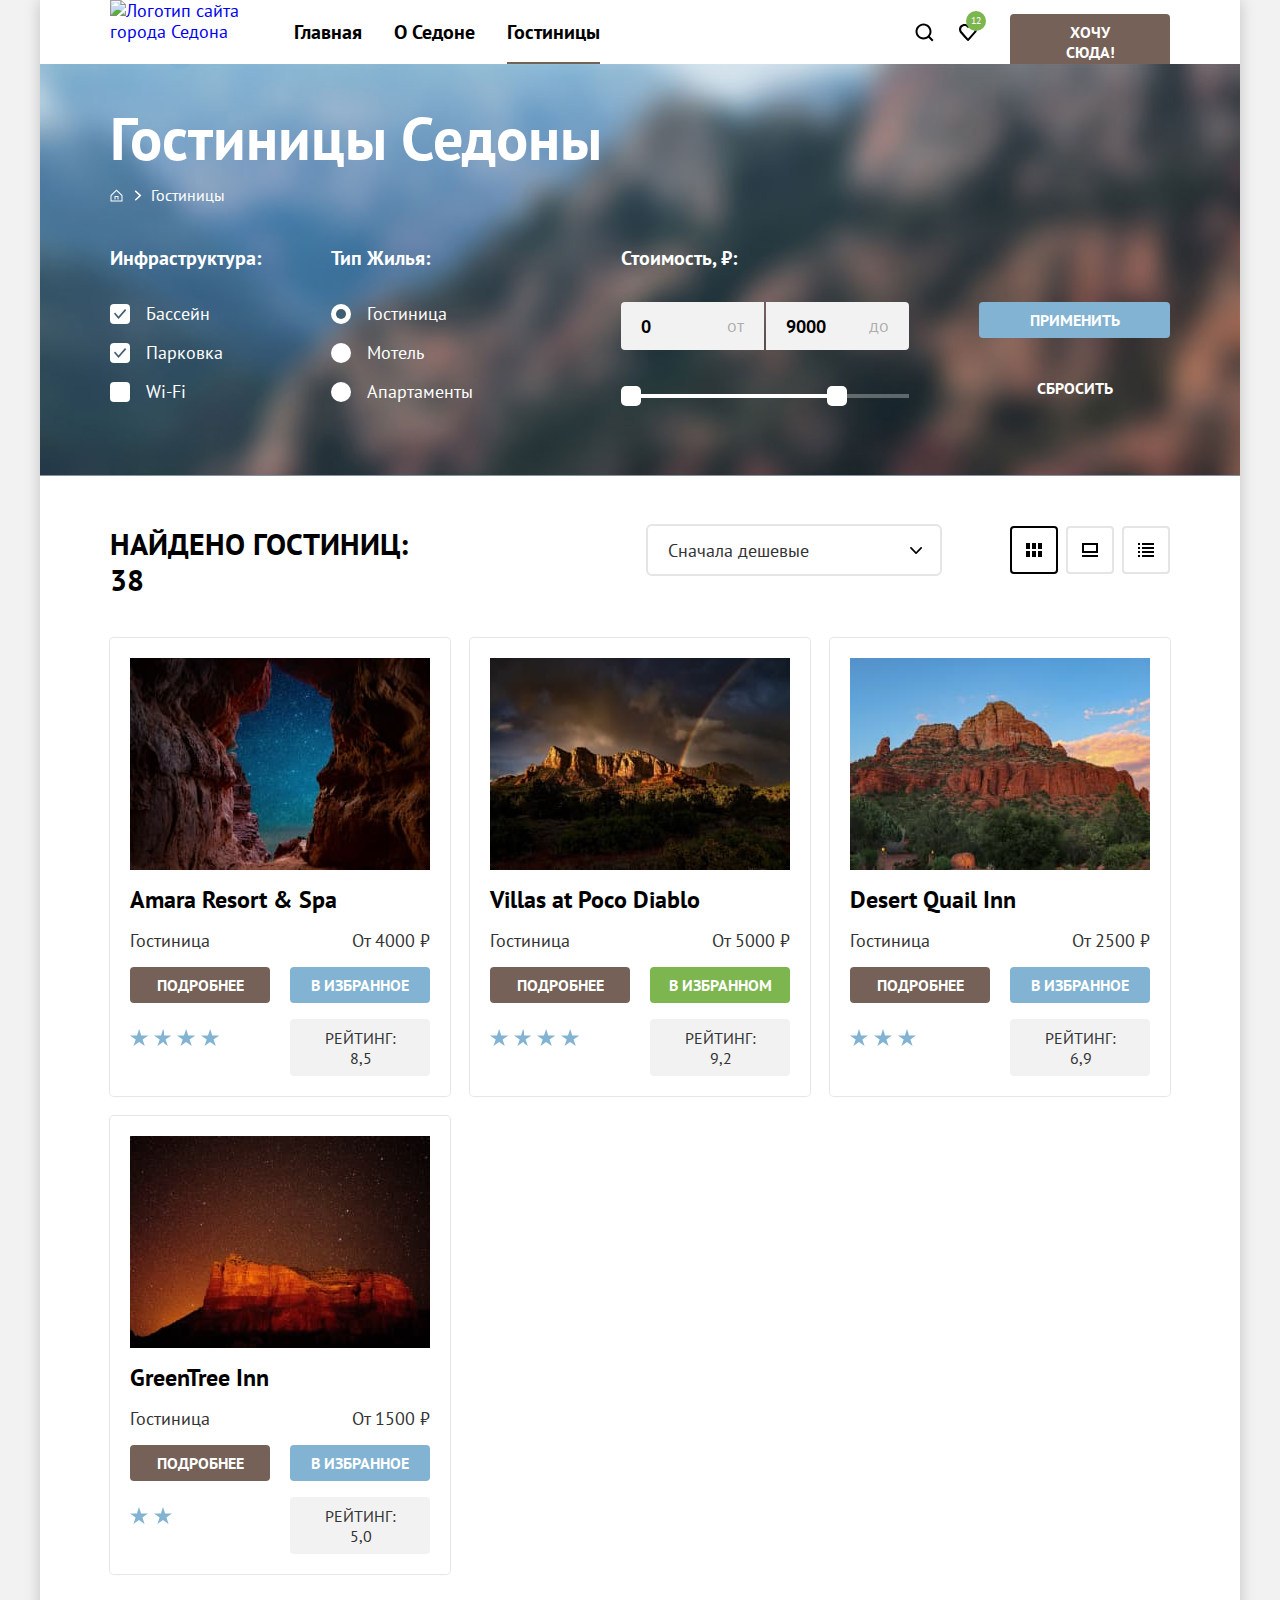
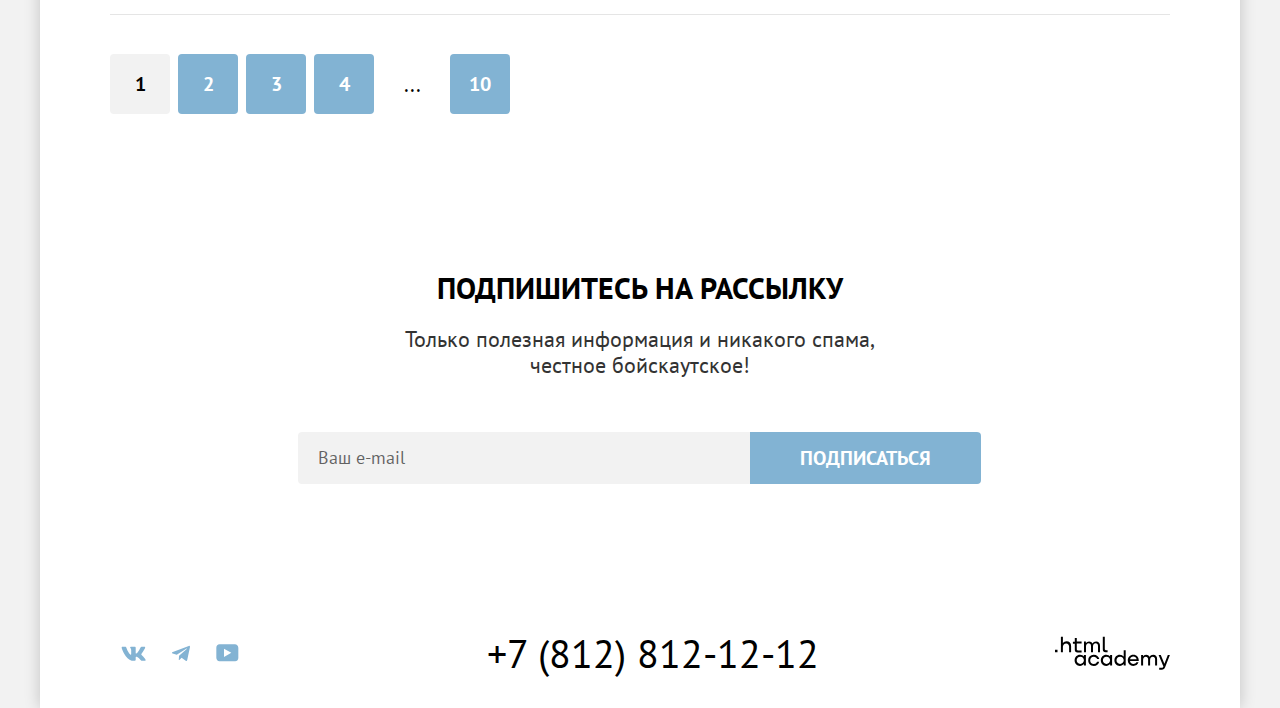
==== commit 2c0e82be: "добавляет правки" ====
--- a/catalog.html
+++ b/catalog.html
@@ -20,7 +20,7 @@
             <a class="navigation-link" href="#">О Седоне</a>
           </li>
           <li class="navigation-item">
-            <a class="navigation-link" href="catalog.html">Гостиницы</a>
+            <a class="navigation-link navigation-link-active" href="catalog.html">Гостиницы</a>
           </li>
         </ul>
         <ul class="navigation-list navigation-user">
@@ -142,7 +142,7 @@
       </section>
       <section class="catalog-products" data-test="catalog">
         <div class="select-container">
-          <h2>Найдено гостиниц: 38</h2>
+          <h2>Найдено гостиниц: <span>38</span></h2>
           <div class="select sorting-type">
           <select class="select-control" aria-label="Сортировка">
             <option value="cheap">Сначала дешевые</option>
--- a/styles/styles.css
+++ b/styles/styles.css
@@ -391,7 +391,7 @@
 }
 
 .services-icon-home::before {
-  background-image: url("../images/home.svg");
+  background-image: url("../images/house.svg");
 }
 
 .services-icon-food::before {
@@ -737,22 +737,18 @@
 .search-field {
   width: 440px;
   padding: 12px 20px;
+  padding-right: 46px;
   border-radius: 4px;
   font-weight: 700;
 }
 
-.button-calendar {
-  position: absolute;
-  width: 20px;
-  height: 20px;
-  top: 50%;
-  transform: translateY(-50%);
-  right: 20px;
-  background-color: transparent;
-  border: none;
+.icon-calendar {
   background-image: url("../images/calendar.svg");
   background-repeat: no-repeat;
   cursor: pointer;
+  background-size: 16px 15px;
+  background-position-x: 402px;
+  background-position-y: center;
 }
 
 .warning {
@@ -980,6 +976,7 @@
   padding-bottom: 70px;
   background-image: url("../images/catalog-filter-background.jpg");
   background-size: cover;
+  background-position: center calc(50% - 1px);
   background-repeat: no-repeat;
   color: #ffffff;
   background-color: #84929e;
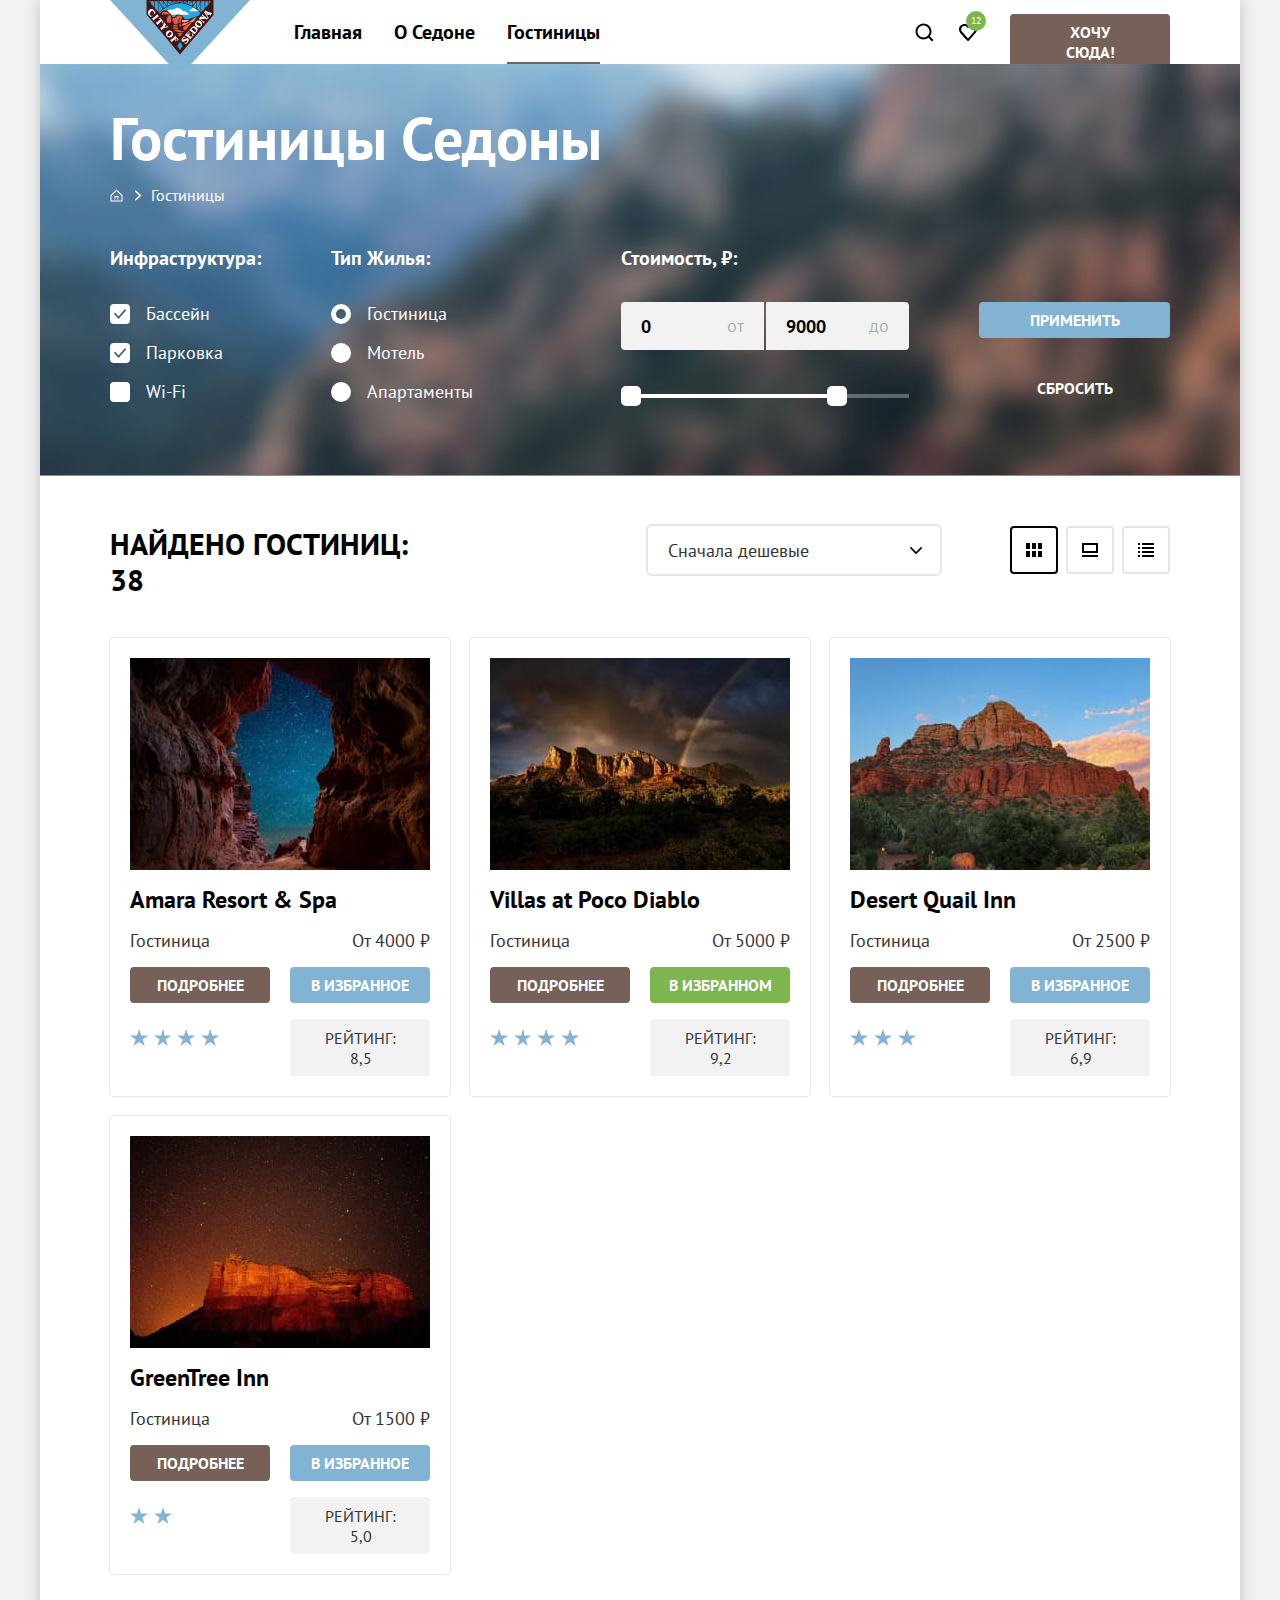
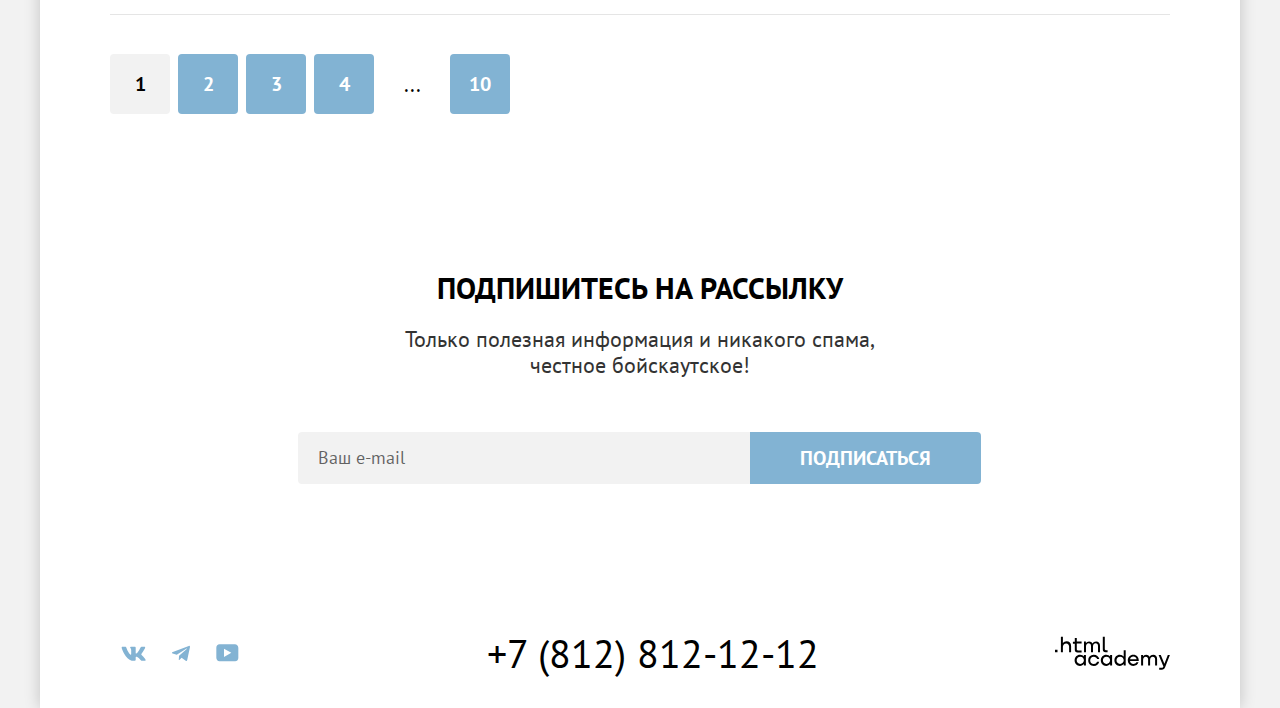
==== commit c3e213f0: "Merge pull request #1 from Julyova/master" ====
--- a/catalog.html
+++ b/catalog.html
@@ -266,26 +266,26 @@
       <h2 class="visually-hidden">Контакты</h2>
       <ul class="social-list">
         <li class="social-item">
-          <a class="social-link" href="https://vk.com/htmlacademy">
-            <svg class="social-icon" target="_blank" aria-hidden="true" focusable="false" xmlns="http://www.w3.org/2000/svg" width="25" height="15" fill="none" viewBox="0 0 25 15"><path fill-rule="evenodd" d="M24.12 1.8c.16-.54 0-.94-.8-.94H20.7c-.67 0-.98.34-1.15.73 0 0-1.33 3.2-3.22 5.27-.61.6-.9.8-1.23.8-.16 0-.41-.2-.41-.75v-5.1c0-.66-.19-.95-.74-.95H9.82c-.42 0-.67.3-.67.59 0 .62.95.76 1.04 2.51v3.8c0 .83-.15.98-.48.98-.9 0-3.06-3.2-4.34-6.88-.25-.72-.5-1-1.18-1H1.57c-.75 0-.9.34-.9.73 0 .68.89 4.07 4.14 8.55 2.17 3.06 5.23 4.72 8 4.72 1.68 0 1.88-.37 1.88-1v-2.32c0-.74.16-.88.7-.88.38 0 1.05.19 2.6 1.66 1.79 1.75 2.08 2.54 3.08 2.54h2.63c.75 0 1.12-.37.9-1.1-.23-.72-1.08-1.77-2.2-3.02-.62-.71-1.54-1.48-1.82-1.86-.39-.5-.28-.71 0-1.15 0 0 3.2-4.42 3.54-5.93Z" clip-rule="evenodd"/></svg>
+          <a class="social-link" target="_blank" href="https://vk.com/htmlacademy">
+            <svg class="social-icon" aria-hidden="true" focusable="false" xmlns="http://www.w3.org/2000/svg" width="25" height="15" fill="none" viewBox="0 0 25 15"><path fill-rule="evenodd" d="M24.12 1.8c.16-.54 0-.94-.8-.94H20.7c-.67 0-.98.34-1.15.73 0 0-1.33 3.2-3.22 5.27-.61.6-.9.8-1.23.8-.16 0-.41-.2-.41-.75v-5.1c0-.66-.19-.95-.74-.95H9.82c-.42 0-.67.3-.67.59 0 .62.95.76 1.04 2.51v3.8c0 .83-.15.98-.48.98-.9 0-3.06-3.2-4.34-6.88-.25-.72-.5-1-1.18-1H1.57c-.75 0-.9.34-.9.73 0 .68.89 4.07 4.14 8.55 2.17 3.06 5.23 4.72 8 4.72 1.68 0 1.88-.37 1.88-1v-2.32c0-.74.16-.88.7-.88.38 0 1.05.19 2.6 1.66 1.79 1.75 2.08 2.54 3.08 2.54h2.63c.75 0 1.12-.37.9-1.1-.23-.72-1.08-1.77-2.2-3.02-.62-.71-1.54-1.48-1.82-1.86-.39-.5-.28-.71 0-1.15 0 0 3.2-4.42 3.54-5.93Z" clip-rule="evenodd"/></svg>
             <span class="visually-hidden">Вконтакте</span>
           </a>
         </li>
         <li class="social-item">
-          <a class="social-link" href="https://t.me/htmlacademy">
-            <svg class="social-icon" target="_blank" aria-hidden="true" focusable="false" xmlns="http://www.w3.org/2000/svg" width="18" height="17" fill="none" viewBox="0 0 18 17"><path d="M16.79.96.84 7.1c-1.09.44-1.08 1.05-.2 1.32l4.1 1.28 9.47-5.98c.44-.27.85-.13.52.17l-7.68 6.93-.28 4.22c.41 0 .6-.2.83-.41l1.99-1.94 4.13 3.06c.77.42 1.31.2 1.5-.71l2.72-12.8c.28-1.1-.43-1.61-1.16-1.28Z"/></svg>
+          <a class="social-link" target="_blank" href="https://t.me/htmlacademy">
+            <svg class="social-icon"  aria-hidden="true" focusable="false" xmlns="http://www.w3.org/2000/svg" width="18" height="17" fill="none" viewBox="0 0 18 17"><path d="M16.79.96.84 7.1c-1.09.44-1.08 1.05-.2 1.32l4.1 1.28 9.47-5.98c.44-.27.85-.13.52.17l-7.68 6.93-.28 4.22c.41 0 .6-.2.83-.41l1.99-1.94 4.13 3.06c.77.42 1.31.2 1.5-.71l2.72-12.8c.28-1.1-.43-1.61-1.16-1.28Z"/></svg>
             <span class="visually-hidden">Телеграм</span>
           </a>
         </li>
         <li class="social-item">
-          <a class="social-link" href="https://www.youtube.com/user/htmlacademyru">
-            <svg class="social-icon" target="_blank" aria-hidden="true" focusable="false" xmlns="http://www.w3.org/2000/svg" width="23" height="18" fill="none" viewBox="0 0 23 18"><path d="M18.94.36H3.51C1.65.36.33 1.95.33 3.76v10.09c0 1.91 1.32 3.5 3.18 3.5h15.65c1.64 0 3.17-1.59 3.17-3.4V3.76c-.22-1.8-1.53-3.4-3.39-3.4ZM7.99 12.89V4.82l7.34 4.04-7.34 4.03Z"/></svg>
+          <a class="social-link" target="_blank" href="https://www.youtube.com/user/htmlacademyru">
+            <svg class="social-icon"  aria-hidden="true" focusable="false" xmlns="http://www.w3.org/2000/svg" width="23" height="18" fill="none" viewBox="0 0 23 18"><path d="M18.94.36H3.51C1.65.36.33 1.95.33 3.76v10.09c0 1.91 1.32 3.5 3.18 3.5h15.65c1.64 0 3.17-1.59 3.17-3.4V3.76c-.22-1.8-1.53-3.4-3.39-3.4ZM7.99 12.89V4.82l7.34 4.04-7.34 4.03Z"/></svg>
             <span class="visually-hidden">Ютуб</span>
           </a>
         </li>
       </ul>
       <a class="contact-phone" target="_blank" href="tel:+78128121212">+7 (812) 812-12-12</a>
-      <a class="htmlacademy-link" target="_blank" href="https://htmlacademy.ru/">
+      <a class="htmlacademy-link" target="_blank" " href="https://htmlacademy.ru/">
         <svg class="html-academy-logo" role="img" aria-label="логотип разработчика HTML Academy" xmlns="http://www.w3.org/2000/svg" width="115" height="34" fill="none" viewBox="0 0 115 34"><path  d="M0 13.72v2.6h2.5v-2.6H0ZM11.6 5.32c-1.6 0-2.8.7-3.6 1.7h-.1V.82h-2v15.5h2v-5.3c0-2.1 1.3-3.6 3.3-3.6 1.8 0 2.9 1.4 2.9 3.2v5.7h2v-6.1c.1-3-1.8-4.9-4.5-4.9ZM26.6 5.62h-4.8v-3.7h-2v3.8h-1.9v2h1.9v6c0 1.7 1 2.7 2.7 2.7h4.1v-2h-3.7c-.7 0-1.1-.4-1.1-1.1v-5.7h4.8v-2ZM41.1 5.42c-1.6 0-2.9.8-3.5 2.1h-.1c-.6-1.2-1.8-2.1-3.4-2.1-1.4 0-2.5.8-3.1 1.8h-.1v-1.6H29v10.6h2v-5.4c0-2 1-3.5 2.6-3.5 1.5 0 2.4 1 2.4 2.6v6.3h2v-5.6c0-2.4 1.4-3.3 2.6-3.3 1.5 0 2.4 1 2.4 2.6v6.3h2v-6.5c.1-2.5-1.4-4.3-3.9-4.3ZM47.8 13.52c0 1.7 1 2.7 2.8 2.7h2v-2h-1.7c-.7 0-1.1-.4-1.1-1.1V.82h-2v12.7ZM28.9 20.52c-.9-1.1-2.2-1.8-3.9-1.8-3.1 0-5.4 2.3-5.4 5.6s2.3 5.6 5.4 5.6c1.8 0 3-.8 3.8-1.9h.1v1.6h2v-10.6h-2v1.5Zm-3.6 7.4c-2.2 0-3.6-1.6-3.6-3.6s1.4-3.6 3.6-3.6 3.6 1.6 3.6 3.6c0 1.9-1.4 3.6-3.6 3.6ZM44.2 22.82c-.5-2.4-2.6-4.1-5.4-4.1a5.4 5.4 0 0 0-5.6 5.6c0 3.1 2.2 5.6 5.6 5.6 2.8 0 4.9-1.8 5.4-4.2h-2.1a3.4 3.4 0 0 1-3.3 2.3c-2.2 0-3.6-1.6-3.6-3.6s1.4-3.6 3.6-3.6c1.6 0 2.8 1 3.3 2.2h2.1v-.2ZM55.1 20.52c-.9-1.1-2.2-1.8-3.9-1.8-3.1 0-5.4 2.3-5.4 5.6s2.3 5.6 5.4 5.6c1.8 0 3-.8 3.8-1.9h.1v1.6h2v-10.6h-2v1.5Zm-3.6 7.4c-2.2 0-3.6-1.6-3.6-3.6s1.4-3.6 3.6-3.6 3.6 1.6 3.6 3.6c0 1.9-1.5 3.6-3.6 3.6ZM68.7 20.62c-.9-1.1-2.2-1.9-3.9-1.9-3.1 0-5.4 2.3-5.4 5.6s2.2 5.6 5.4 5.6c1.7 0 3-.8 3.8-1.8h.1v1.5h2v-15.4h-2v6.4Zm-3.6 7.3c-2.2 0-3.6-1.6-3.6-3.6s1.4-3.6 3.6-3.6 3.6 1.6 3.6 3.6c-.1 2-1.5 3.6-3.6 3.6ZM78.3 18.72c-3.3 0-5.5 2.5-5.5 5.6 0 3 2.1 5.6 5.5 5.6 2.5 0 4.5-1.3 5.2-3.6h-2.1c-.5 1-1.6 1.6-3 1.6-1.9 0-3.3-1.3-3.4-2.9h8.8c.2-3.6-2-6.3-5.5-6.3Zm0 1.9c1.7 0 3 1 3.3 2.6h-6.5c.3-1.5 1.5-2.6 3.2-2.6ZM98.2 18.72c-1.6 0-2.9.8-3.6 2h-.1c-.6-1.2-1.8-2-3.4-2-1.4 0-2.5.7-3.1 1.8v-1.5h-1.9v10.6h2v-5.4c0-2 1-3.4 2.6-3.5 1.5 0 2.4 1 2.4 2.6v6.3h2v-5.6c0-2.4 1.4-3.3 2.6-3.3 1.5 0 2.4 1 2.4 2.6v6.3h2v-6.5c.1-2.6-1.4-4.4-3.9-4.4ZM109.4 27.82l-3.6-8.9h-2.2l4.8 11.6c-.3.9-.7 1.2-1.7 1.2h-2.5v2h2.5c1.8 0 2.8-.8 3.5-2.6l4.7-12.2h-2.1l-3.4 8.9Z"/></svg>
         <span class="visually-hidden">Логотип HTML академии</span>
       </a>
